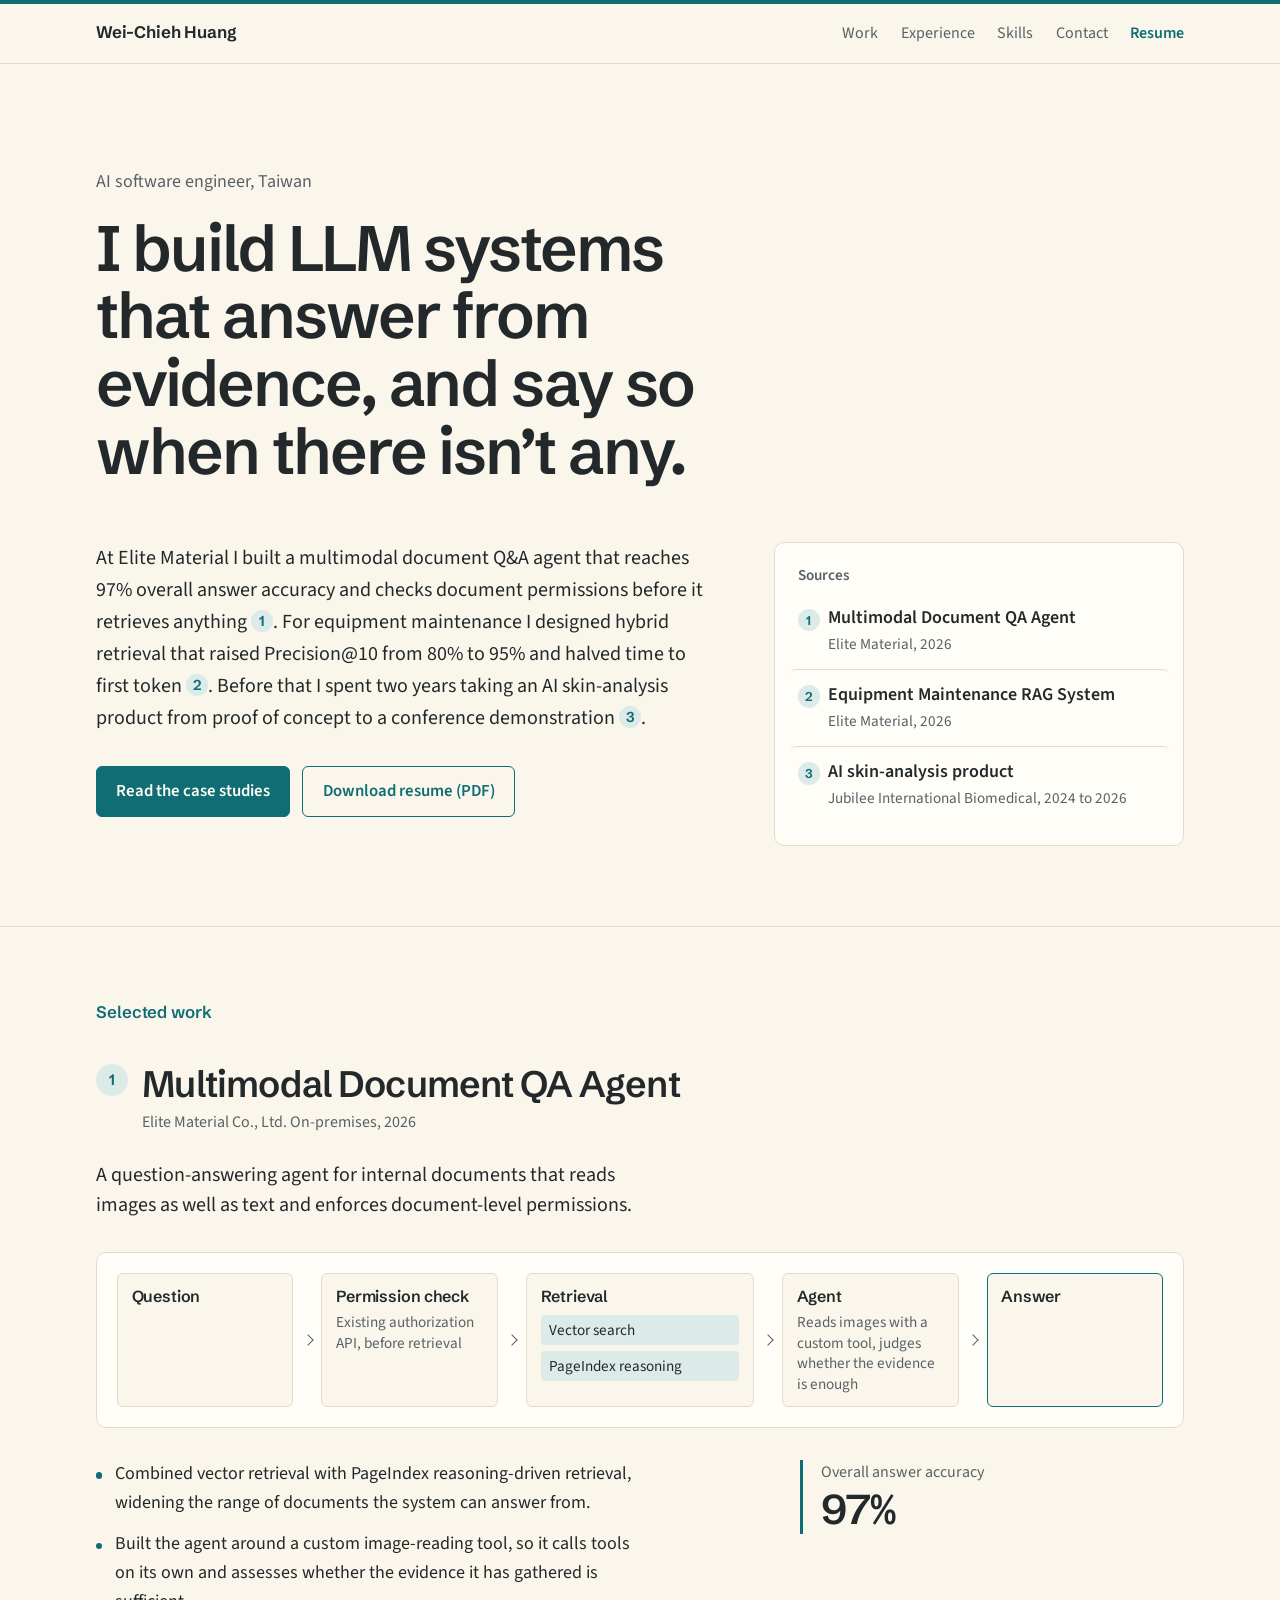
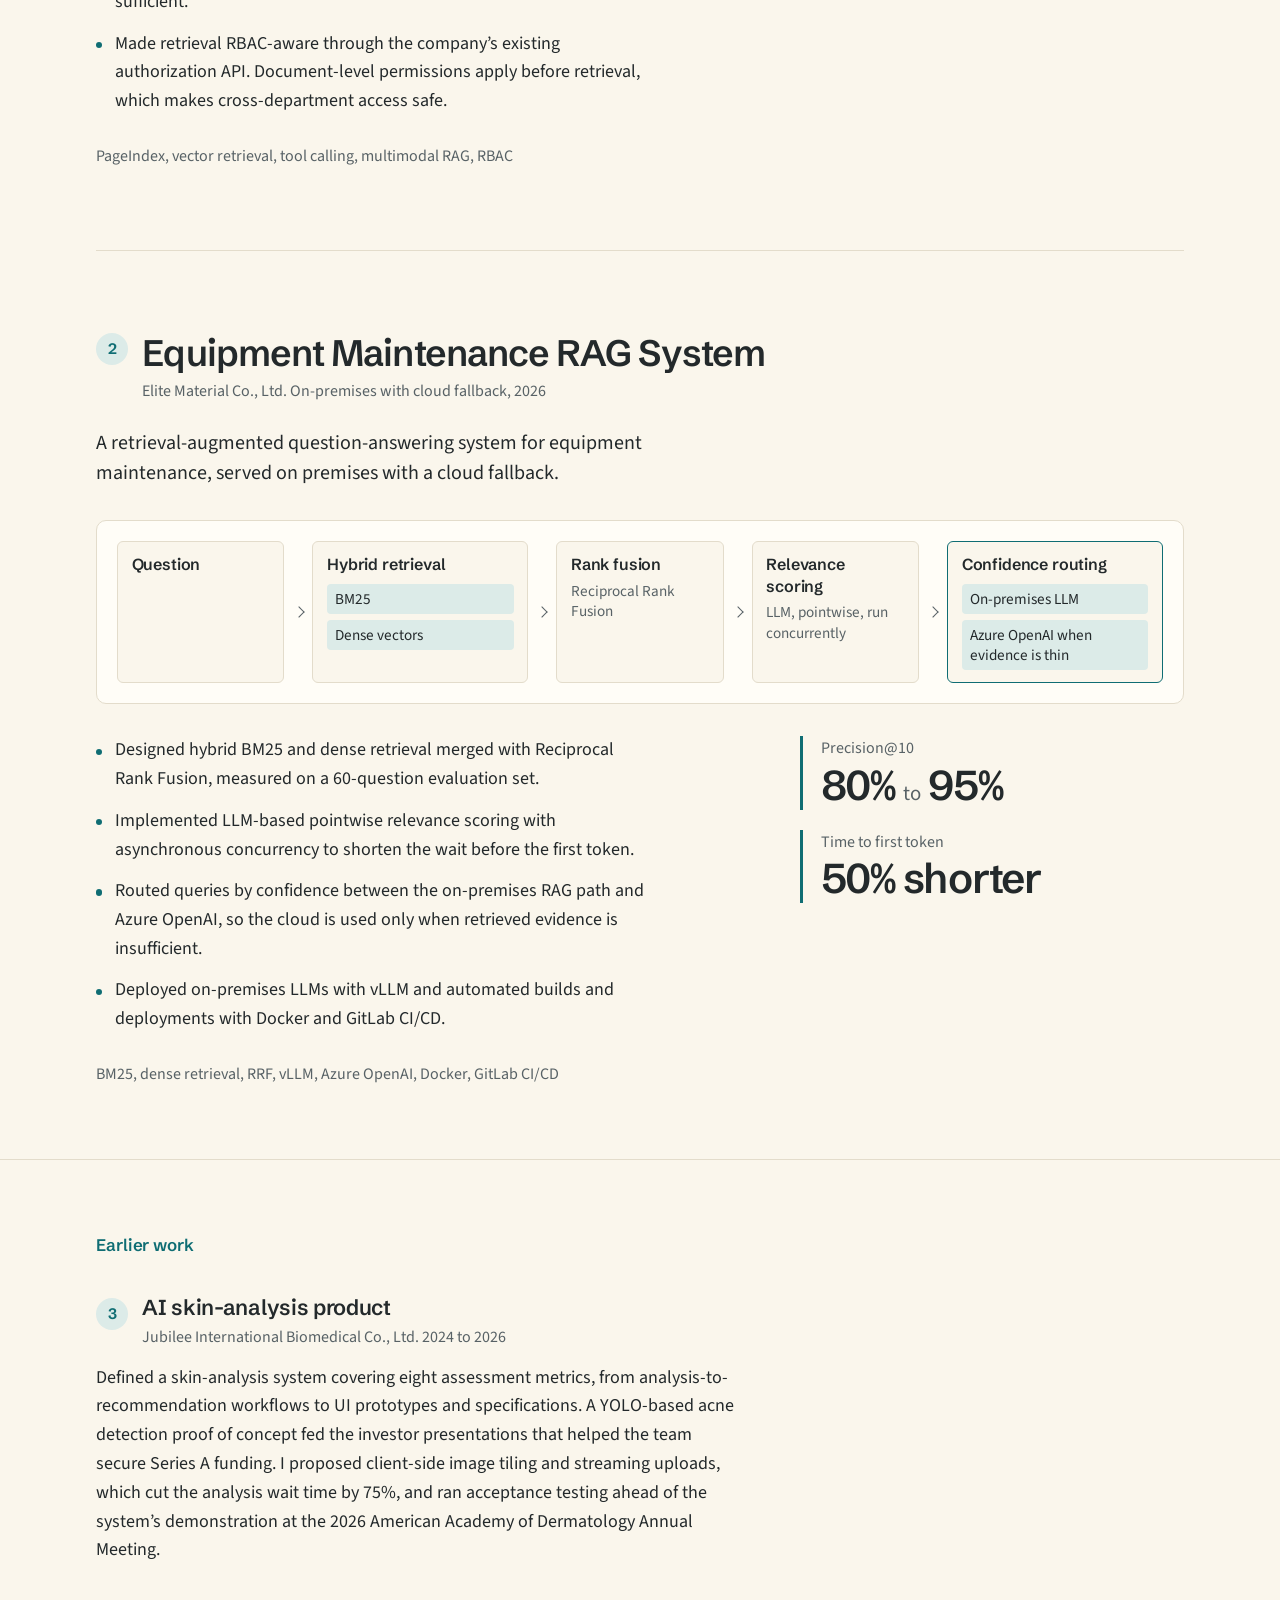
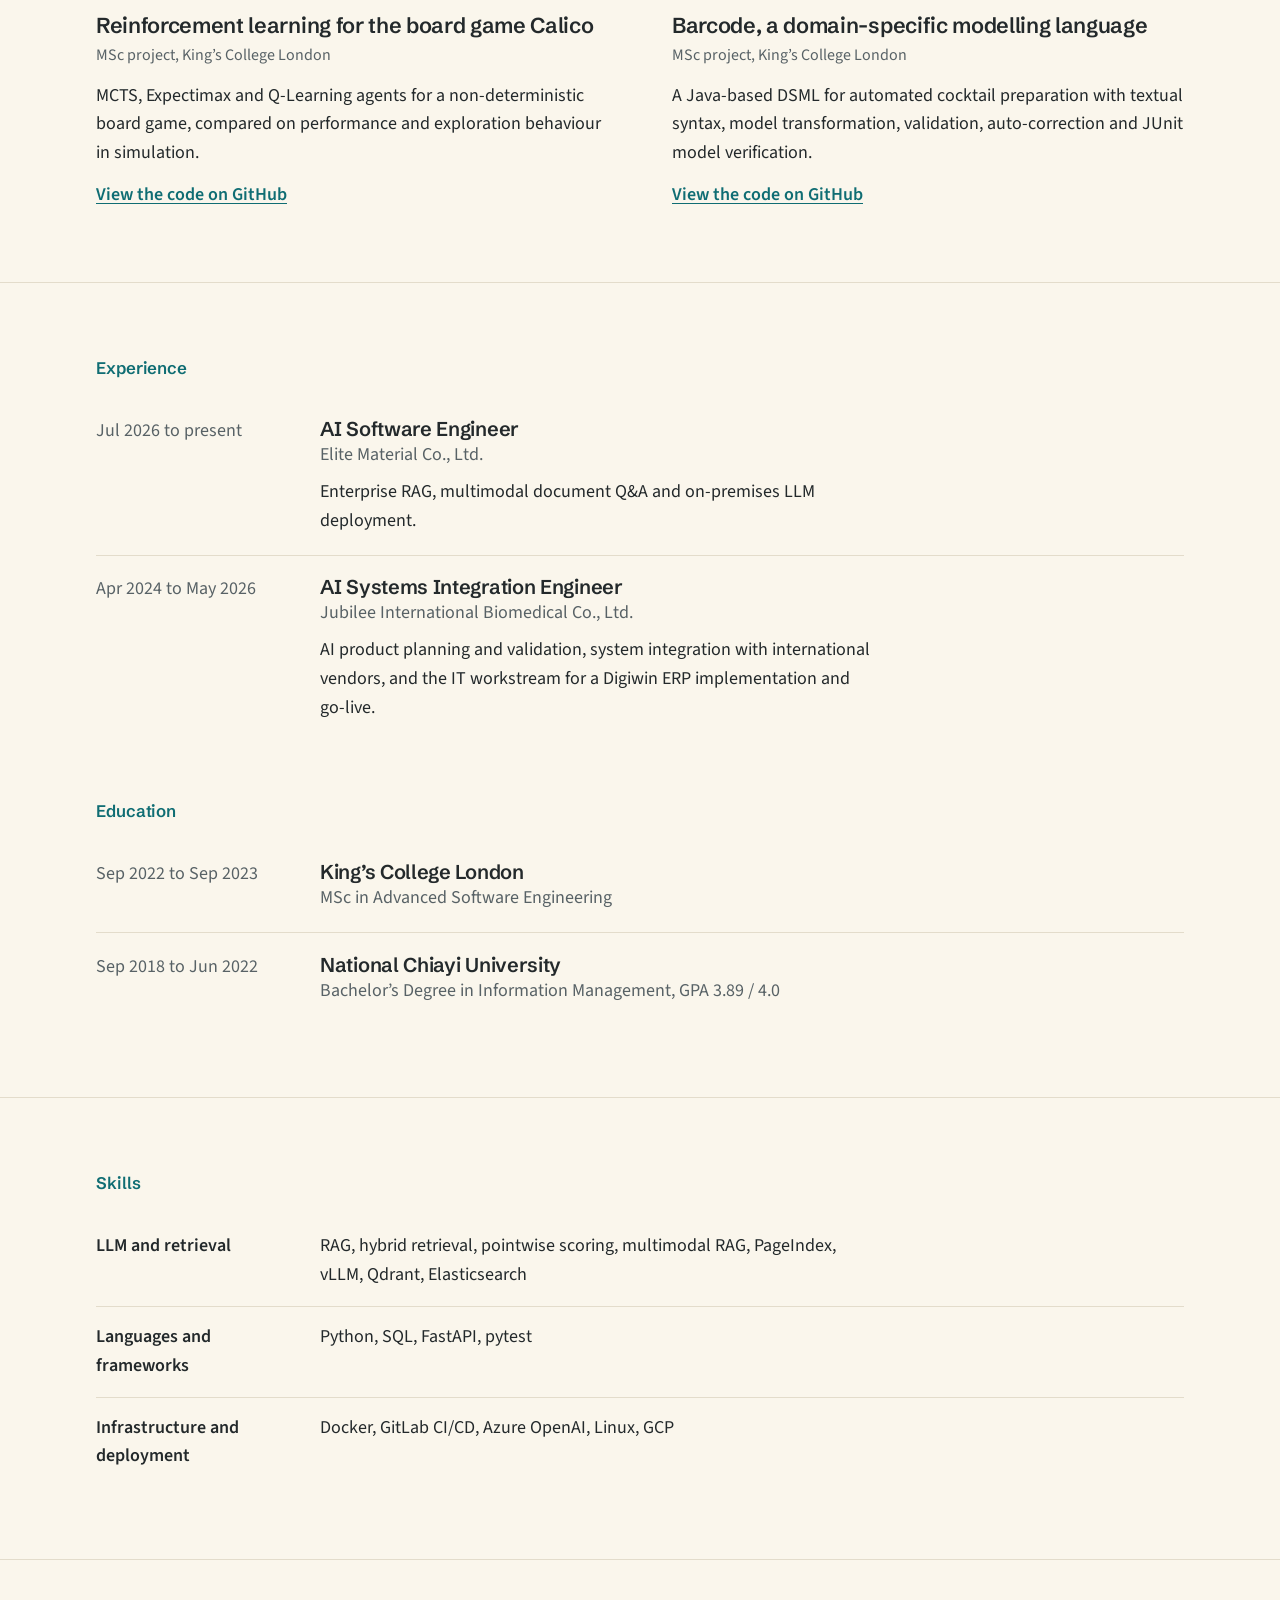
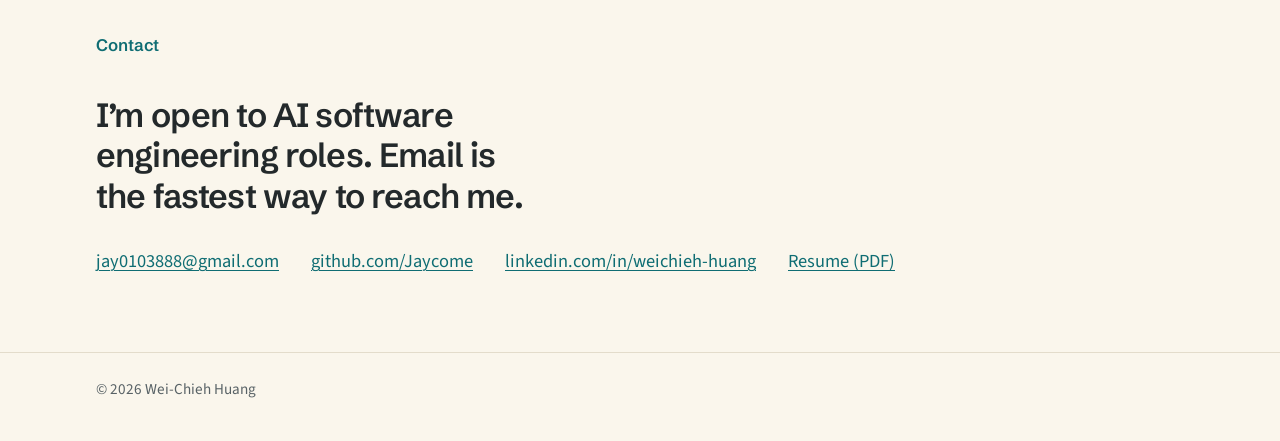
==== index.html @ 89e47720 "Keep case study intros to what the resume states Co-Authored-By: Claude Fable 5.2 <noreply@anthropic" ====
<!DOCTYPE html>
<html lang="en">
<head>
  <meta charset="UTF-8" />
  <meta name="viewport" content="width=device-width, initial-scale=1.0" />
  <title>Wei-Chieh Huang | AI Software Engineer</title>
  <meta name="description" content="Wei-Chieh Huang is an AI software engineer building enterprise RAG, multimodal document Q&amp;A and on-premises LLM systems." />
  <meta property="og:title" content="Wei-Chieh Huang | AI Software Engineer" />
  <meta property="og:description" content="Enterprise RAG, multimodal document Q&amp;A and on-premises LLM deployment, from proof of concept to delivery." />
  <meta property="og:type" content="website" />
  <meta property="og:url" content="https://jaycome.github.io/" />
  <meta name="theme-color" content="#FAF6EC" />
  <link rel="icon" href="data:image/svg+xml,%3Csvg xmlns='http://www.w3.org/2000/svg' viewBox='0 0 32 32'%3E%3Crect width='32' height='32' rx='6' fill='%230F6D73'/%3E%3Cpath d='M7 10l4 12 5-9 5 9 4-12' fill='none' stroke='%23FAF6EC' stroke-width='2.6' stroke-linecap='round' stroke-linejoin='round'/%3E%3C/svg%3E" />
  <link rel="preload" href="assets/fonts/schibsted-grotesk-latin-wght-normal.woff2" as="font" type="font/woff2" crossorigin />
  <link rel="preload" href="assets/fonts/source-sans-3-latin-wght-normal.woff2" as="font" type="font/woff2" crossorigin />
  <link rel="stylesheet" href="styles.css" />
</head>

<body>
  <a class="skip" href="#work">Skip to selected work</a>

  <header class="masthead">
    <a class="masthead-name" href="#top">Wei-Chieh Huang</a>
    <nav aria-label="Sections">
      <a href="#work">Work</a>
      <a href="#experience">Experience</a>
      <a href="#skills">Skills</a>
      <a href="#contact">Contact</a>
      <a class="nav-resume" href="assets/resume.pdf" download="Wei-Chieh_Huang_Resume.pdf">Resume</a>
    </nav>
  </header>

  <main id="top">
    <section class="intro">
      <p class="role">AI software engineer, Taiwan</p>
      <h1>I build LLM systems that answer from evidence, and say so when there isn’t any.</h1>

      <div class="grounded">
        <div class="answer">
          <p>
            At Elite Material I built a multimodal document Q&amp;A agent that reaches 97% overall answer
            accuracy and checks document permissions before it retrieves anything&nbsp;<a class="cite" href="#doc-qa" aria-label="Source 1: Multimodal Document QA Agent">1</a>.
            For equipment maintenance I designed hybrid retrieval that raised Precision@10 from 80% to 95%
            and halved time to first token&nbsp;<a class="cite" href="#maintenance-rag" aria-label="Source 2: Equipment Maintenance RAG System">2</a>.
            Before that I spent two years taking an AI skin-analysis product from proof of concept
            to a conference demonstration&nbsp;<a class="cite" href="#skin-analysis" aria-label="Source 3: AI skin-analysis product">3</a>.
          </p>
          <p class="actions">
            <a class="button" href="#work">Read the case studies</a>
            <a class="button quiet" href="assets/resume.pdf" download="Wei-Chieh_Huang_Resume.pdf">Download resume (PDF)</a>
          </p>
        </div>

        <aside class="sources" aria-label="Sources for the summary">
          <h2>Sources</h2>
          <ol>
            <li>
              <a href="#doc-qa">Multimodal Document QA Agent</a>
              <span>Elite Material, 2026</span>
            </li>
            <li>
              <a href="#maintenance-rag">Equipment Maintenance RAG System</a>
              <span>Elite Material, 2026</span>
            </li>
            <li>
              <a href="#skin-analysis">AI skin-analysis product</a>
              <span>Jubilee International Biomedical, 2024 to 2026</span>
            </li>
          </ol>
        </aside>
      </div>
    </section>

    <section id="work" class="band">
      <h2 class="band-title">Selected work</h2>

      <article id="doc-qa" class="case">
        <header class="case-head">
          <span class="case-no" aria-hidden="true">1</span>
          <div>
            <h3>Multimodal Document QA Agent</h3>
            <p class="case-meta">Elite Material Co., Ltd. On-premises, 2026</p>
          </div>
        </header>

        <p class="case-lede">
          A question-answering agent for internal documents that reads images as well as text and
          enforces document-level permissions.
        </p>

        <ol class="flow" aria-label="How a question is answered">
          <li><b>Question</b></li>
          <li><b>Permission check</b><span>Existing authorization API, before retrieval</span></li>
          <li class="fork"><b>Retrieval</b>
            <span class="lanes"><i>Vector search</i><i>PageIndex reasoning</i></span>
          </li>
          <li><b>Agent</b><span>Reads images with a custom tool, judges whether the evidence is enough</span></li>
          <li class="end"><b>Answer</b></li>
        </ol>

        <div class="case-body">
          <ul class="built">
            <li>Combined vector retrieval with PageIndex reasoning-driven retrieval, widening the range of documents the system can answer from.</li>
            <li>Built the agent around a custom image-reading tool, so it calls tools on its own and assesses whether the evidence it has gathered is sufficient.</li>
            <li>Made retrieval RBAC-aware through the company’s existing authorization API. Document-level permissions apply before retrieval, which makes cross-department access safe.</li>
          </ul>
          <dl class="results">
            <div>
              <dt>Overall answer accuracy</dt>
              <dd>97%</dd>
            </div>
          </dl>
        </div>
        <p class="stack">PageIndex, vector retrieval, tool calling, multimodal RAG, RBAC</p>
      </article>

      <article id="maintenance-rag" class="case">
        <header class="case-head">
          <span class="case-no" aria-hidden="true">2</span>
          <div>
            <h3>Equipment Maintenance RAG System</h3>
            <p class="case-meta">Elite Material Co., Ltd. On-premises with cloud fallback, 2026</p>
          </div>
        </header>

        <p class="case-lede">
          A retrieval-augmented question-answering system for equipment maintenance, served on premises
          with a cloud fallback.
        </p>

        <ol class="flow" aria-label="How a question is answered">
          <li><b>Question</b></li>
          <li class="fork"><b>Hybrid retrieval</b>
            <span class="lanes"><i>BM25</i><i>Dense vectors</i></span>
          </li>
          <li><b>Rank fusion</b><span>Reciprocal Rank Fusion</span></li>
          <li><b>Relevance scoring</b><span>LLM, pointwise, run concurrently</span></li>
          <li class="fork end"><b>Confidence routing</b>
            <span class="lanes"><i>On-premises LLM</i><i>Azure OpenAI when evidence is thin</i></span>
          </li>
        </ol>

        <div class="case-body">
          <ul class="built">
            <li>Designed hybrid BM25 and dense retrieval merged with Reciprocal Rank Fusion, measured on a 60-question evaluation set.</li>
            <li>Implemented LLM-based pointwise relevance scoring with asynchronous concurrency to shorten the wait before the first token.</li>
            <li>Routed queries by confidence between the on-premises RAG path and Azure OpenAI, so the cloud is used only when retrieved evidence is insufficient.</li>
            <li>Deployed on-premises LLMs with vLLM and automated builds and deployments with Docker and GitLab CI/CD.</li>
          </ul>
          <dl class="results">
            <div>
              <dt>Precision@10</dt>
              <dd>80% <span class="to">to</span> 95%</dd>
            </div>
            <div>
              <dt>Time to first token</dt>
              <dd>50% shorter</dd>
            </div>
          </dl>
        </div>
        <p class="stack">BM25, dense retrieval, RRF, vLLM, Azure OpenAI, Docker, GitLab CI/CD</p>
      </article>
    </section>

    <section class="band" aria-labelledby="earlier-title">
      <h2 class="band-title" id="earlier-title">Earlier work</h2>

      <div class="earlier">
        <article id="skin-analysis" class="earlier-item">
          <header class="case-head">
            <span class="case-no" aria-hidden="true">3</span>
            <div>
              <h3>AI skin-analysis product</h3>
              <p class="case-meta">Jubilee International Biomedical Co., Ltd. 2024 to 2026</p>
            </div>
          </header>
          <p>
            Defined a skin-analysis system covering eight assessment metrics, from analysis-to-recommendation
            workflows to UI prototypes and specifications. A YOLO-based acne detection proof of concept fed the
            investor presentations that helped the team secure Series A funding. I proposed client-side image
            tiling and streaming uploads, which cut the analysis wait time by 75%, and ran acceptance testing
            ahead of the system’s demonstration at the 2026 American Academy of Dermatology Annual Meeting.
          </p>
        </article>

        <article class="earlier-item">
          <h3>Reinforcement learning for the board game Calico</h3>
          <p class="case-meta">MSc project, King’s College London</p>
          <p>
            MCTS, Expectimax and Q-Learning agents for a non-deterministic board game, compared on
            performance and exploration behaviour in simulation.
          </p>
          <p><a class="text-link" href="https://github.com/Jaycome/Calico-with-MCTS">View the code on GitHub</a></p>
        </article>

        <article class="earlier-item">
          <h3>Barcode, a domain-specific modelling language</h3>
          <p class="case-meta">MSc project, King’s College London</p>
          <p>
            A Java-based DSML for automated cocktail preparation with textual syntax, model
            transformation, validation, auto-correction and JUnit model verification.
          </p>
          <p><a class="text-link" href="https://github.com/Jaycome/barcode_dsml">View the code on GitHub</a></p>
        </article>
      </div>
    </section>

    <section id="experience" class="band">
      <h2 class="band-title">Experience</h2>
      <div class="rows">
        <div class="row">
          <p class="when">Jul 2026 to present</p>
          <div>
            <h3>AI Software Engineer</h3>
            <p class="where">Elite Material Co., Ltd.</p>
            <p>Enterprise RAG, multimodal document Q&amp;A and on-premises LLM deployment.</p>
          </div>
        </div>
        <div class="row">
          <p class="when">Apr 2024 to May 2026</p>
          <div>
            <h3>AI Systems Integration Engineer</h3>
            <p class="where">Jubilee International Biomedical Co., Ltd.</p>
            <p>
              AI product planning and validation, system integration with international vendors, and the
              IT workstream for a Digiwin ERP implementation and go-live.
            </p>
          </div>
        </div>
      </div>

      <h2 class="band-title second">Education</h2>
      <div class="rows">
        <div class="row">
          <p class="when">Sep 2022 to Sep 2023</p>
          <div>
            <h3>King’s College London</h3>
            <p class="where">MSc in Advanced Software Engineering</p>
          </div>
        </div>
        <div class="row">
          <p class="when">Sep 2018 to Jun 2022</p>
          <div>
            <h3>National Chiayi University</h3>
            <p class="where">Bachelor’s Degree in Information Management, GPA 3.89 / 4.0</p>
          </div>
        </div>
      </div>
    </section>

    <section id="skills" class="band">
      <h2 class="band-title">Skills</h2>
      <dl class="skills">
        <div>
          <dt>LLM and retrieval</dt>
          <dd>RAG, hybrid retrieval, pointwise scoring, multimodal RAG, PageIndex, vLLM, Qdrant, Elasticsearch</dd>
        </div>
        <div>
          <dt>Languages and frameworks</dt>
          <dd>Python, SQL, FastAPI, pytest</dd>
        </div>
        <div>
          <dt>Infrastructure and deployment</dt>
          <dd>Docker, GitLab CI/CD, Azure OpenAI, Linux, GCP</dd>
        </div>
      </dl>
    </section>

    <section id="contact" class="band contact">
      <h2 class="band-title">Contact</h2>
      <p class="contact-line">
        I’m open to AI software engineering roles. Email is the fastest way to reach me.
      </p>
      <ul class="contact-links">
        <li><a href="mailto:jay0103888@gmail.com">jay0103888@gmail.com</a></li>
        <li><a href="https://github.com/Jaycome">github.com/Jaycome</a></li>
        <li><a href="https://www.linkedin.com/in/weichieh-huang/">linkedin.com/in/weichieh-huang</a></li>
        <li><a href="assets/resume.pdf" download="Wei-Chieh_Huang_Resume.pdf">Resume (PDF)</a></li>
      </ul>
    </section>
  </main>

  <footer class="colophon">
    <p>© 2026 Wei-Chieh Huang</p>
  </footer>
</body>
</html>
---- styles.css ----
/* Wei-Chieh Huang, portfolio. Static HTML and CSS, no build step. */

@font-face {
  font-family: "Schibsted Grotesk";
  src: url("assets/fonts/schibsted-grotesk-latin-wght-normal.woff2") format("woff2");
  font-weight: 400 900;
  font-display: swap;
}

@font-face {
  font-family: "Source Sans 3";
  src: url("assets/fonts/source-sans-3-latin-wght-normal.woff2") format("woff2");
  font-weight: 200 900;
  font-display: swap;
}

:root {
  --milk: #faf6ec;        /* page */
  --paper: #fffdf7;       /* raised surfaces */
  --ink: #23292b;         /* text */
  --slate: #586266;       /* secondary text */
  --teal: #0f6d73;        /* accent, same as the resume */
  --teal-wash: #dcebe8;   /* accent tint */
  --rule: #e3dccb;        /* hairlines */

  --display: "Schibsted Grotesk", "Helvetica Neue", Arial, sans-serif;
  --text: "Source Sans 3", "Segoe UI", system-ui, sans-serif;

  --page: 68rem;
  --gutter: clamp(1.25rem, 5vw, 3rem);
}

*,
*::before,
*::after {
  box-sizing: border-box;
}

html {
  scroll-behavior: smooth;
  scroll-padding-top: 5rem;
  -webkit-text-size-adjust: 100%;
}

body {
  margin: 0;
  background: var(--milk);
  color: var(--ink);
  font-family: var(--text);
  font-size: 1.125rem;
  line-height: 1.6;
  border-top: 4px solid var(--teal);
}

h1,
h2,
h3,
p,
ul,
ol,
dl,
dd {
  margin: 0;
}

ul,
ol {
  padding: 0;
  list-style: none;
}

a {
  color: var(--teal);
  text-decoration-thickness: 1px;
  text-underline-offset: 0.18em;
}

a:hover {
  text-decoration-thickness: 2px;
}

:focus-visible {
  outline: 2px solid var(--teal);
  outline-offset: 3px;
  border-radius: 2px;
}

.skip {
  position: absolute;
  left: var(--gutter);
  top: -4rem;
  background: var(--ink);
  color: var(--milk);
  padding: 0.5rem 0.9rem;
  z-index: 30;
}

.skip:focus {
  top: 0.75rem;
}

/* Masthead */

.masthead {
  position: sticky;
  top: 0;
  z-index: 20;
  display: flex;
  flex-wrap: wrap;
  align-items: baseline;
  justify-content: space-between;
  gap: 0.25rem 2rem;
  padding: 0.85rem max(var(--gutter), calc((100vw - var(--page)) / 2));
  background: color-mix(in srgb, var(--milk) 92%, transparent);
  backdrop-filter: blur(10px);
  border-bottom: 1px solid var(--rule);
}

.masthead-name {
  font-family: var(--display);
  font-weight: 650;
  font-size: 1.05rem;
  letter-spacing: -0.01em;
  color: var(--ink);
  text-decoration: none;
}

.masthead nav {
  display: flex;
  flex-wrap: wrap;
  gap: 0.1rem 1.4rem;
  font-size: 1rem;
}

.masthead nav a {
  color: var(--slate);
  text-decoration: none;
  padding: 0.2rem 0;
}

.masthead nav a:hover {
  color: var(--ink);
}

.masthead nav .nav-resume {
  color: var(--teal);
  font-weight: 600;
}

/* Shared page width */

main > section {
  padding-inline: max(var(--gutter), calc((100vw - var(--page)) / 2));
}

/* Intro */

.intro {
  padding-block: clamp(3rem, 9vw, 6.5rem) clamp(3rem, 7vw, 5rem);
}

.role {
  color: var(--slate);
  margin-bottom: 1.1rem;
}

h1 {
  font-family: var(--display);
  font-weight: 600;
  font-size: clamp(2.1rem, 5.6vw, 4rem);
  line-height: 1.06;
  letter-spacing: -0.032em;
  max-width: 19ch;
  text-wrap: balance;
}

.grounded {
  display: grid;
  grid-template-columns: minmax(0, 1.5fr) minmax(0, 1fr);
  gap: clamp(2rem, 5vw, 4.5rem);
  align-items: start;
  margin-top: clamp(2.25rem, 5vw, 3.5rem);
}

.answer p {
  font-size: 1.25rem;
  line-height: 1.6;
  max-width: 62ch;
}

/* Citation markers: the one loud element on the page */

.cite {
  display: inline-grid;
  place-items: center;
  min-width: 1.55em;
  height: 1.55em;
  padding: 0 0.35em;
  font-family: var(--display);
  font-size: 0.72em;
  font-weight: 650;
  line-height: 1;
  color: var(--teal);
  background: var(--teal-wash);
  border-radius: 999px;
  text-decoration: none;
  vertical-align: 0.14em;
  transition: background-color 0.15s, color 0.15s;
}

.cite:hover,
.cite:focus-visible {
  background: var(--teal);
  color: var(--paper);
}

.actions {
  display: flex;
  flex-wrap: wrap;
  gap: 0.75rem;
  margin-top: 2rem;
}

.button {
  display: inline-block;
  padding: 0.7rem 1.2rem;
  font-size: 1.05rem;
  font-weight: 600;
  color: var(--paper);
  background: var(--teal);
  border: 1px solid var(--teal);
  border-radius: 6px;
  text-decoration: none;
}

.button:hover {
  background: #0b5a5f;
}

.button.quiet {
  color: var(--teal);
  background: transparent;
}

.button.quiet:hover {
  background: var(--teal-wash);
}

.sources {
  padding: 1.25rem 1.4rem 1.4rem;
  background: var(--paper);
  border: 1px solid var(--rule);
  border-radius: 10px;
}

.sources h2 {
  font-family: var(--text);
  font-size: 0.95rem;
  font-weight: 600;
  color: var(--slate);
  margin-bottom: 0.4rem;
}

.sources ol {
  counter-reset: source;
}

.sources li {
  counter-increment: source;
  position: relative;
  padding: 0.8rem 0.5rem 0.8rem 2.4rem;
  margin-inline: -0.5rem;
  border-radius: 6px;
  transition: background-color 0.15s;
}

.sources li + li {
  border-top: 1px solid var(--rule);
}

.sources li::before {
  content: counter(source);
  position: absolute;
  left: 0.5rem;
  top: 0.95rem;
  display: grid;
  place-items: center;
  width: 1.4rem;
  height: 1.4rem;
  font-family: var(--display);
  font-size: 0.8rem;
  font-weight: 650;
  color: var(--teal);
  background: var(--teal-wash);
  border-radius: 999px;
}

.sources a {
  display: block;
  font-weight: 600;
  line-height: 1.3;
  color: var(--ink);
  text-decoration: none;
}

.sources a:hover {
  color: var(--teal);
  text-decoration: underline;
}

.sources span {
  display: block;
  font-size: 0.95rem;
  color: var(--slate);
  margin-top: 0.15rem;
}

/* Pointing at a citation lights up its source */
.grounded:has(.cite[href="#doc-qa"]:is(:hover, :focus-visible)) .sources li:nth-child(1),
.grounded:has(.cite[href="#maintenance-rag"]:is(:hover, :focus-visible)) .sources li:nth-child(2),
.grounded:has(.cite[href="#skin-analysis"]:is(:hover, :focus-visible)) .sources li:nth-child(3) {
  background: var(--teal-wash);
}

/* Bands */

.band {
  padding-block: clamp(2.75rem, 6vw, 4.5rem);
  border-top: 1px solid var(--rule);
}

.band-title {
  font-family: var(--display);
  font-size: 1.05rem;
  font-weight: 600;
  letter-spacing: -0.005em;
  color: var(--teal);
  margin-bottom: clamp(1.5rem, 3vw, 2.25rem);
}

.band-title.second {
  margin-top: clamp(2.5rem, 5vw, 3.5rem);
}

h3 {
  font-family: var(--display);
  font-weight: 600;
  letter-spacing: -0.015em;
  line-height: 1.2;
}

/* Case studies */

.case + .case {
  margin-top: clamp(3rem, 7vw, 5rem);
  padding-top: clamp(3rem, 7vw, 5rem);
  border-top: 1px solid var(--rule);
}

.case-head {
  display: flex;
  align-items: flex-start;
  gap: 0.9rem;
}

.case-no {
  flex: none;
  display: grid;
  place-items: center;
  width: 2rem;
  height: 2rem;
  margin-top: 0.15rem;
  font-family: var(--display);
  font-size: 0.95rem;
  font-weight: 650;
  color: var(--teal);
  background: var(--teal-wash);
  border-radius: 999px;
}

.case h3 {
  font-size: clamp(1.6rem, 3.4vw, 2.3rem);
  letter-spacing: -0.025em;
}

.case-meta {
  color: var(--slate);
  font-size: 1rem;
  margin-top: 0.25rem;
}

.case-lede {
  font-size: 1.25rem;
  line-height: 1.5;
  max-width: 58ch;
  margin-top: 1.5rem;
}

/* Target highlight when arriving from a citation */
.case:target .case-no,
.earlier-item:target .case-no {
  background: var(--teal);
  color: var(--paper);
}

/* Pipeline: a real sequence, so it is an ordered list */

.flow {
  display: flex;
  align-items: stretch;
  gap: 1.75rem;
  margin-top: 2rem;
  padding: 1.25rem;
  background: var(--paper);
  border: 1px solid var(--rule);
  border-radius: 10px;
}

.flow li {
  position: relative;
  flex: 1 1 0;
  min-width: 0;
  padding: 0.75rem 0.85rem;
  font-size: 0.95rem;
  line-height: 1.35;
  background: var(--milk);
  border: 1px solid var(--rule);
  border-radius: 6px;
}

.flow li.fork {
  flex-grow: 1.35;
}

.flow b {
  display: block;
  font-family: var(--display);
  font-weight: 600;
  font-size: 1rem;
  letter-spacing: -0.01em;
}

.flow span {
  display: block;
  color: var(--slate);
  margin-top: 0.3rem;
}

.flow .lanes {
  display: grid;
  gap: 0.35rem;
  margin-top: 0.5rem;
}

.flow .lanes i {
  font-style: normal;
  color: var(--ink);
  padding: 0.3rem 0.5rem;
  background: var(--teal-wash);
  border-radius: 4px;
}

.flow li.end {
  border-color: var(--teal);
}

/* Arrow between steps */
.flow li:not(:last-child)::after {
  content: "";
  position: absolute;
  top: 50%;
  right: -1.2rem;
  width: 0.5rem;
  height: 0.5rem;
  border-top: 1.5px solid var(--slate);
  border-right: 1.5px solid var(--slate);
  transform: translateY(-50%) rotate(45deg);
}

.case-body {
  display: grid;
  grid-template-columns: minmax(0, 1.7fr) minmax(0, 1fr);
  gap: clamp(1.5rem, 4vw, 4rem);
  align-items: start;
  margin-top: 2rem;
}

.built li {
  position: relative;
  padding-left: 1.2rem;
  max-width: 62ch;
}

.built li + li {
  margin-top: 0.8rem;
}

.built li::before {
  content: "";
  position: absolute;
  left: 0;
  top: 0.68em;
  width: 0.4rem;
  height: 0.4rem;
  background: var(--teal);
  border-radius: 50%;
}

.results {
  display: grid;
  gap: 1.25rem;
}

.results div {
  padding-left: 1.1rem;
  border-left: 3px solid var(--teal);
}

.results dt {
  color: var(--slate);
  font-size: 1rem;
}

.results dd {
  font-family: var(--display);
  font-weight: 600;
  font-size: clamp(1.9rem, 3.6vw, 2.6rem);
  line-height: 1.15;
  letter-spacing: -0.03em;
  font-variant-numeric: tabular-nums;
}

.results .to {
  font-family: var(--text);
  font-size: 0.5em;
  font-weight: 400;
  letter-spacing: 0;
  color: var(--slate);
}

.stack {
  margin-top: 1.75rem;
  font-size: 1rem;
  color: var(--slate);
}

/* Earlier work */

.earlier {
  display: grid;
  grid-template-columns: repeat(2, minmax(0, 1fr));
  gap: clamp(2rem, 4vw, 3rem) clamp(2rem, 5vw, 4.5rem);
}

.earlier-item:first-child {
  grid-column: 1 / -1;
}

.earlier-item h3 {
  font-size: 1.35rem;
}

.earlier-item > p:not(.case-meta) {
  margin-top: 0.8rem;
  max-width: 72ch;
}

.text-link {
  font-weight: 600;
}

/* Experience and education rows */

.row {
  display: grid;
  grid-template-columns: 12rem minmax(0, 1fr);
  gap: 0.25rem 2rem;
  padding-block: 1.2rem;
  border-top: 1px solid var(--rule);
}

.rows .row:first-child {
  border-top: 0;
  padding-top: 0;
}

.when {
  color: var(--slate);
  font-variant-numeric: tabular-nums;
}

.row h3 {
  font-size: 1.25rem;
}

.where {
  color: var(--slate);
}

.row div p:not(.where) {
  margin-top: 0.5rem;
  max-width: 62ch;
}

/* Skills */

.skills div {
  display: grid;
  grid-template-columns: 12rem minmax(0, 1fr);
  gap: 0.25rem 2rem;
  padding-block: 1rem;
  border-top: 1px solid var(--rule);
}

.skills div:first-child {
  border-top: 0;
  padding-top: 0;
}

.skills dt {
  font-weight: 600;
}

.skills dd {
  max-width: 62ch;
}

/* Contact */

.contact-line {
  font-family: var(--display);
  font-weight: 600;
  font-size: clamp(1.5rem, 3.2vw, 2.1rem);
  line-height: 1.2;
  letter-spacing: -0.025em;
  max-width: 26ch;
  text-wrap: balance;
}

.contact-links {
  display: flex;
  flex-wrap: wrap;
  gap: 0.5rem 2rem;
  margin-top: 1.75rem;
  font-size: 1.15rem;
}

.contact-links a {
  display: inline-block;
  padding-block: 0.2rem;
}

.colophon {
  padding: 1.5rem max(var(--gutter), calc((100vw - var(--page)) / 2)) 2.5rem;
  border-top: 1px solid var(--rule);
  color: var(--slate);
  font-size: 0.95rem;
}

/* 404 */

.lost {
  min-height: 70vh;
  display: grid;
  align-content: center;
  gap: 1.25rem;
  justify-items: start;
  padding: 3rem max(var(--gutter), calc((100vw - var(--page)) / 2));
}

.lost h1 {
  max-width: 16ch;
}

/* Narrow screens */

@media (max-width: 56rem) {
  .grounded,
  .case-body {
    grid-template-columns: minmax(0, 1fr);
  }

  .flow {
    flex-direction: column;
    gap: 1.6rem;
  }

  .flow li:not(:last-child)::after {
    top: auto;
    right: auto;
    left: 50%;
    bottom: -1.1rem;
    transform: translateX(-50%) rotate(135deg);
  }

  .results {
    grid-template-columns: repeat(auto-fit, minmax(11rem, 1fr));
  }
}

@media (max-width: 40rem) {
  body {
    font-size: 1.0625rem;
  }

  .answer p,
  .case-lede {
    font-size: 1.15rem;
  }

  .masthead nav {
    gap: 0.1rem 1.1rem;
  }

  .earlier {
    grid-template-columns: minmax(0, 1fr);
  }

  .row,
  .skills div {
    grid-template-columns: minmax(0, 1fr);
  }
}

@media (prefers-reduced-motion: reduce) {
  html {
    scroll-behavior: auto;
  }

  * {
    transition: none !important;
  }
}

@media print {
  .masthead {
    position: static;
  }

  .actions,
  .skip {
    display: none;
  }
}
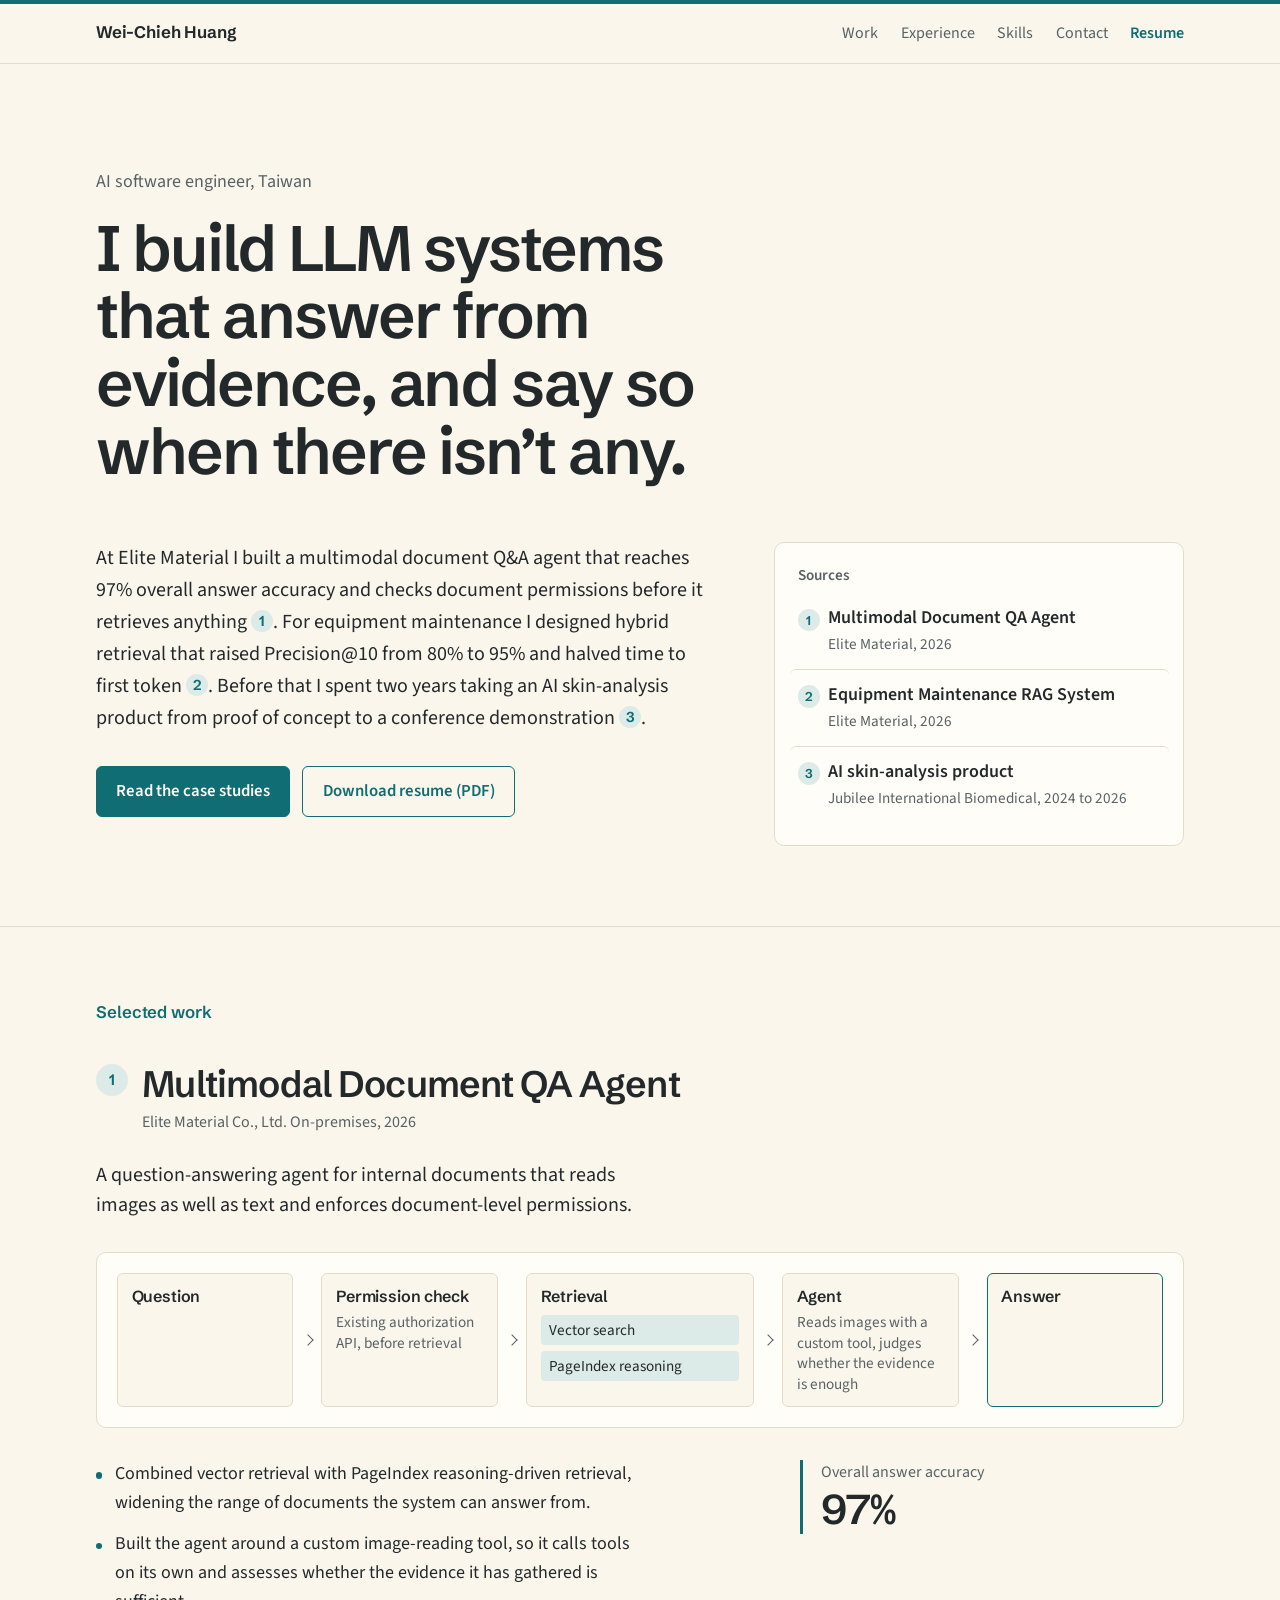
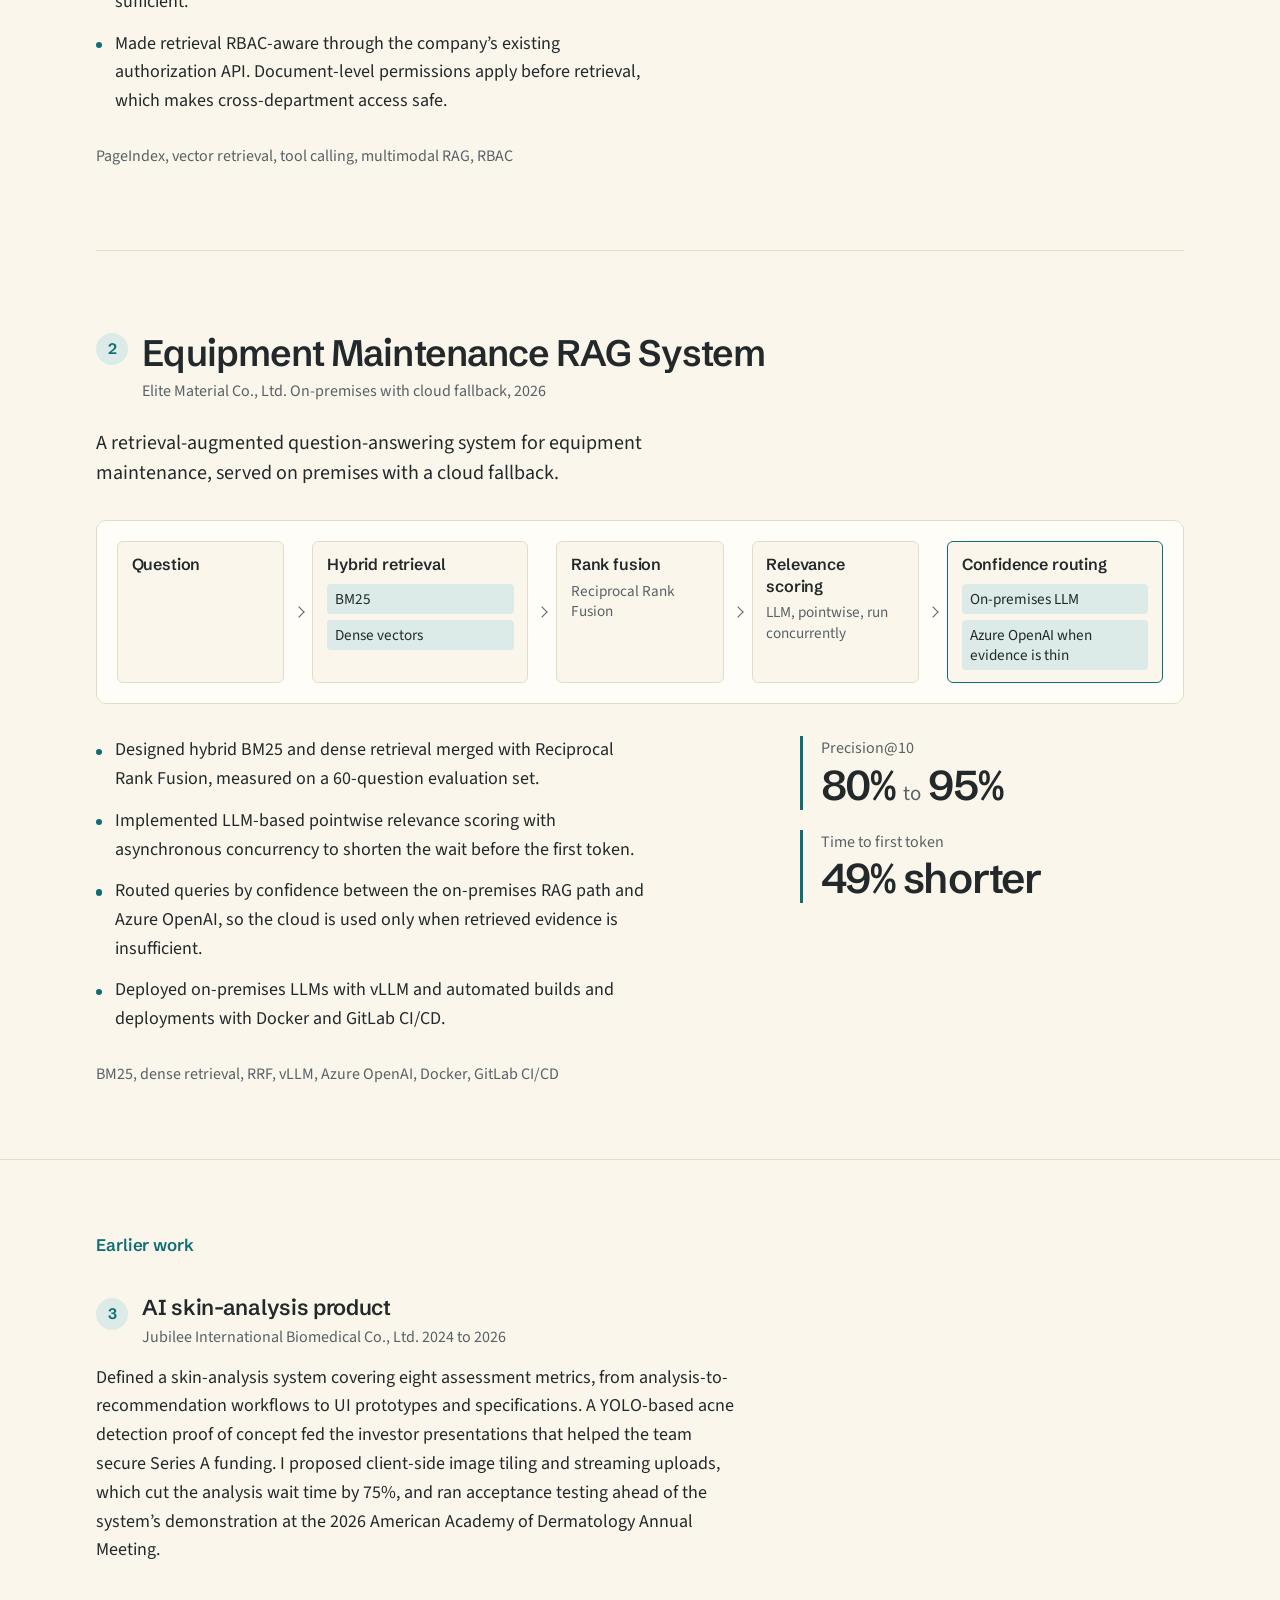
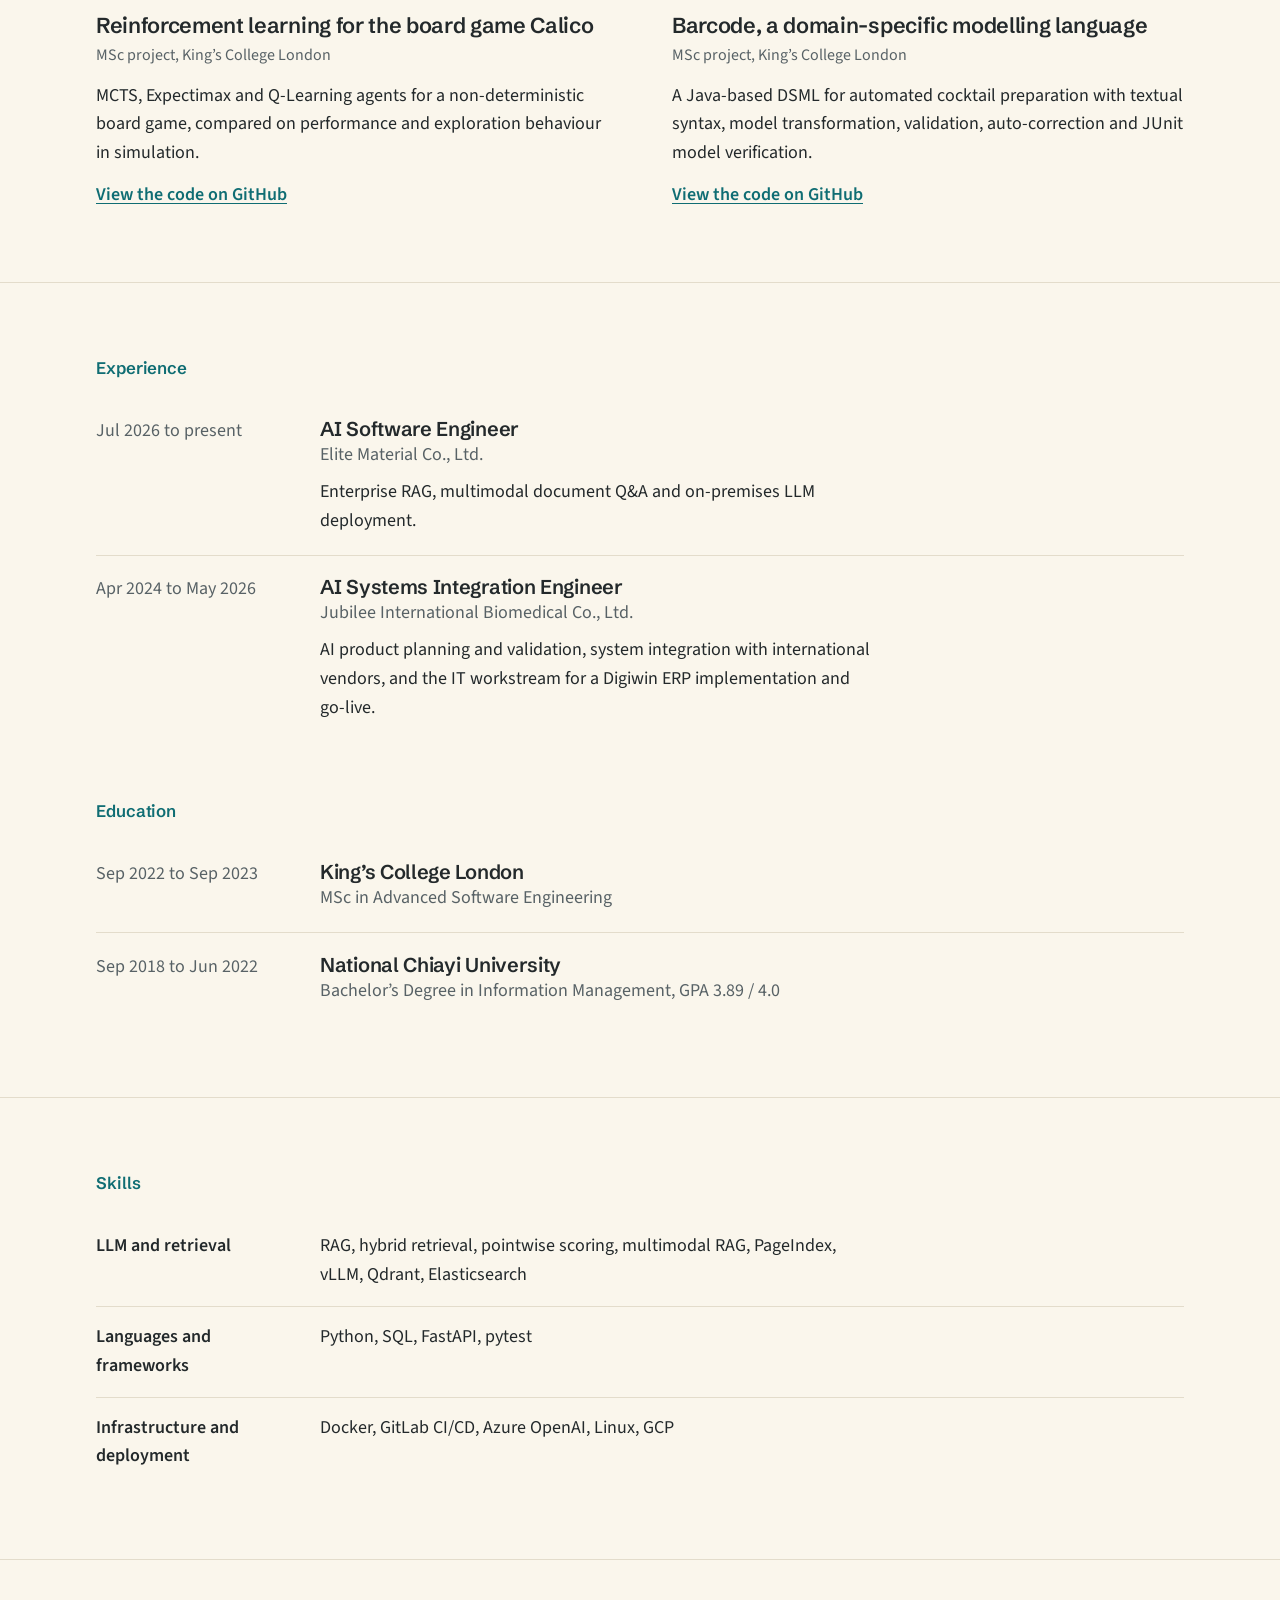
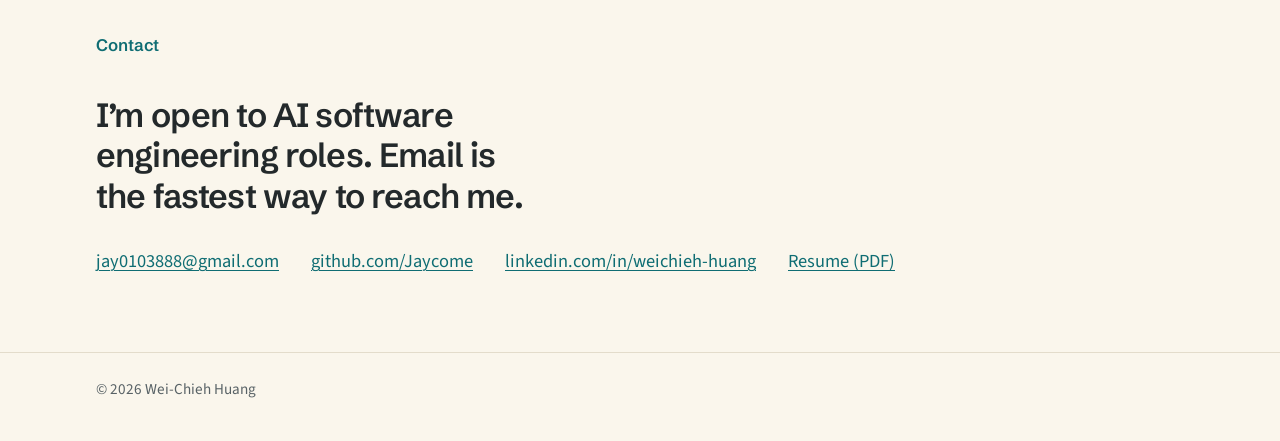
==== commit 79dfd836: "Add motion: grounded load sequence, running pipelines, counters Motion is progressive enhancement. T" ====
--- a/index.html
+++ b/index.html
@@ -14,6 +14,7 @@
   <link rel="preload" href="assets/fonts/schibsted-grotesk-latin-wght-normal.woff2" as="font" type="font/woff2" crossorigin />
   <link rel="preload" href="assets/fonts/source-sans-3-latin-wght-normal.woff2" as="font" type="font/woff2" crossorigin />
   <link rel="stylesheet" href="styles.css" />
+  <script>document.documentElement.classList.add("js");</script>
 </head>
 
 <body>
@@ -107,7 +108,7 @@
           <dl class="results">
             <div>
               <dt>Overall answer accuracy</dt>
-              <dd>97%</dd>
+              <dd><span data-count="97">97</span>%</dd>
             </div>
           </dl>
         </div>
@@ -150,11 +151,11 @@
           <dl class="results">
             <div>
               <dt>Precision@10</dt>
-              <dd>80% <span class="to">to</span> 95%</dd>
+              <dd>80% <span class="to">to</span> <span data-count="95" data-from="80">95</span>%</dd>
             </div>
             <div>
               <dt>Time to first token</dt>
-              <dd>50% shorter</dd>
+              <dd><span data-count="50">50</span>% shorter</dd>
             </div>
           </dl>
         </div>
@@ -283,5 +284,7 @@
   <footer class="colophon">
     <p>© 2026 Wei-Chieh Huang</p>
   </footer>
+
+  <script src="script.js" defer></script>
 </body>
 </html>
--- a/styles.css
+++ b/styles.css
@@ -722,13 +722,184 @@
   }
 }
 
+/* Motion
+   One orchestrated moment on load (the answer gets grounded in its sources),
+   then motion only where something happens: a pipeline running as it scrolls
+   into view, results counting up, and feedback on hover and focus. */
+
+.button {
+  transition: background-color 0.18s, transform 0.18s, box-shadow 0.18s;
+}
+
+.button:hover {
+  transform: translateY(-2px);
+  box-shadow: 0 6px 16px -8px rgba(15, 109, 115, 0.55);
+}
+
+.button:active {
+  transform: translateY(0);
+  box-shadow: none;
+}
+
+.masthead nav a {
+  background: linear-gradient(var(--teal), var(--teal)) left bottom / 0 2px no-repeat;
+  transition: color 0.18s, background-size 0.3s cubic-bezier(0.2, 0.7, 0.2, 1);
+}
+
+.masthead nav a:hover,
+.masthead nav a[aria-current="true"] {
+  background-size: 100% 2px;
+}
+
+.masthead nav a[aria-current="true"] {
+  color: var(--ink);
+}
+
+.case-no {
+  transition: background-color 0.3s, color 0.3s;
+}
+
+@media (prefers-reduced-motion: no-preference) {
+  @keyframes rise {
+    from {
+      opacity: 0;
+      transform: translateY(16px);
+    }
+  }
+
+  @keyframes pop {
+    0% {
+      opacity: 0;
+      transform: scale(0.3);
+    }
+    70% {
+      background: var(--teal);
+      color: var(--paper);
+    }
+  }
+
+  @keyframes slide-in {
+    0% {
+      opacity: 0;
+      transform: translateX(12px);
+    }
+    60% {
+      background: var(--teal-wash);
+    }
+  }
+
+  @keyframes step {
+    0% {
+      opacity: 0;
+      transform: translateY(10px);
+      border-color: var(--teal);
+    }
+    55% {
+      opacity: 1;
+      transform: none;
+      border-color: var(--teal);
+      box-shadow: 0 0 0 3px var(--teal-wash);
+    }
+    100% {
+      box-shadow: 0 0 0 0 transparent;
+    }
+  }
+
+  @keyframes arrive {
+    0% {
+      opacity: 0;
+      transform: translateY(10px);
+    }
+    55% {
+      opacity: 1;
+      transform: none;
+      box-shadow: 0 0 0 4px var(--teal-wash);
+    }
+    100% {
+      box-shadow: 0 0 0 0 transparent;
+    }
+  }
+
+  @keyframes ring {
+    from {
+      box-shadow: 0 0 0 0 rgba(15, 109, 115, 0.45);
+    }
+    to {
+      box-shadow: 0 0 0 14px rgba(15, 109, 115, 0);
+    }
+  }
+
+  /* Load sequence */
+  .intro .role,
+  .intro h1,
+  .answer > p,
+  .sources {
+    animation: rise 0.75s cubic-bezier(0.2, 0.7, 0.2, 1) both;
+  }
+
+  .intro .role { animation-delay: 0.05s; }
+  .intro h1 { animation-delay: 0.14s; }
+  .answer > p:first-child { animation-delay: 0.42s; }
+  .sources { animation-delay: 0.56s; }
+  .answer > .actions { animation-delay: 1.9s; }
+
+  .cite {
+    animation: pop 0.5s cubic-bezier(0.3, 1.5, 0.5, 1) both;
+  }
+
+  .sources li {
+    animation: slide-in 0.6s cubic-bezier(0.2, 0.7, 0.2, 1) both;
+  }
+
+  .cite[href="#doc-qa"],
+  .sources li:nth-child(1) { animation-delay: 1.05s; }
+  .cite[href="#maintenance-rag"],
+  .sources li:nth-child(2) { animation-delay: 1.35s; }
+  .cite[href="#skin-analysis"],
+  .sources li:nth-child(3) { animation-delay: 1.65s; }
+
+  /* Pipelines run when they scroll into view */
+  .js .flow:not(.run) li,
+  .js .results:not(.run) div {
+    opacity: 0;
+  }
+
+  .flow.run li {
+    animation: step 0.7s cubic-bezier(0.2, 0.7, 0.2, 1) both;
+  }
+
+  .flow.run li.end {
+    animation-name: arrive;
+  }
+
+  .flow.run li:nth-child(2) { animation-delay: 0.28s; }
+  .flow.run li:nth-child(3) { animation-delay: 0.56s; }
+  .flow.run li:nth-child(4) { animation-delay: 0.84s; }
+  .flow.run li:nth-child(5) { animation-delay: 1.12s; }
+
+  .results.run div {
+    animation: rise 0.6s cubic-bezier(0.2, 0.7, 0.2, 1) both;
+  }
+
+  .results.run div:nth-child(2) { animation-delay: 0.15s; }
+
+  /* Arriving from a citation */
+  .case:target .case-no,
+  .earlier-item:target .case-no {
+    animation: ring 0.9s ease-out 0.2s 2;
+  }
+}
+
 @media (prefers-reduced-motion: reduce) {
   html {
     scroll-behavior: auto;
   }
 
-  * {
+  *,
+  *::before,
+  *::after {
     transition: none !important;
+    animation: none !important;
   }
 }
 
@@ -741,4 +912,9 @@
   .skip {
     display: none;
   }
-}
+
+  .flow li,
+  .results div {
+    opacity: 1 !important;
+  }
+}
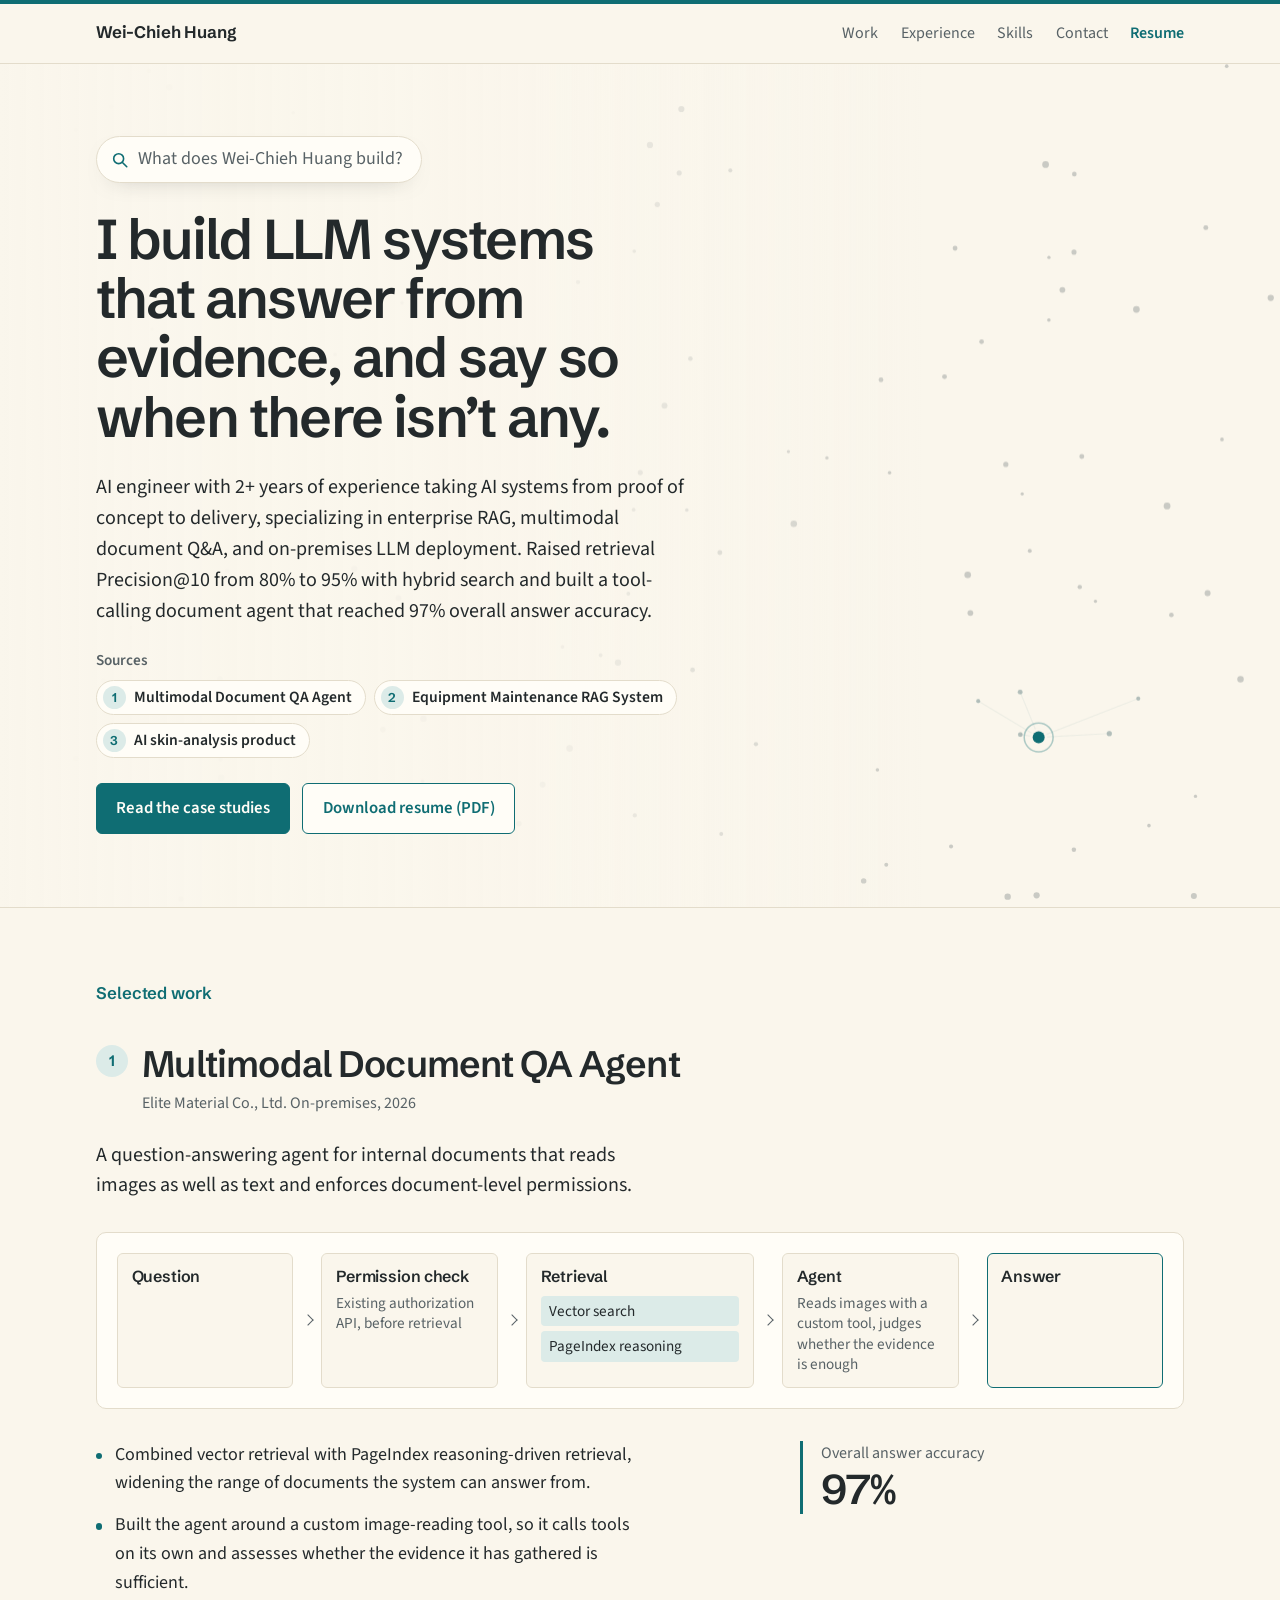
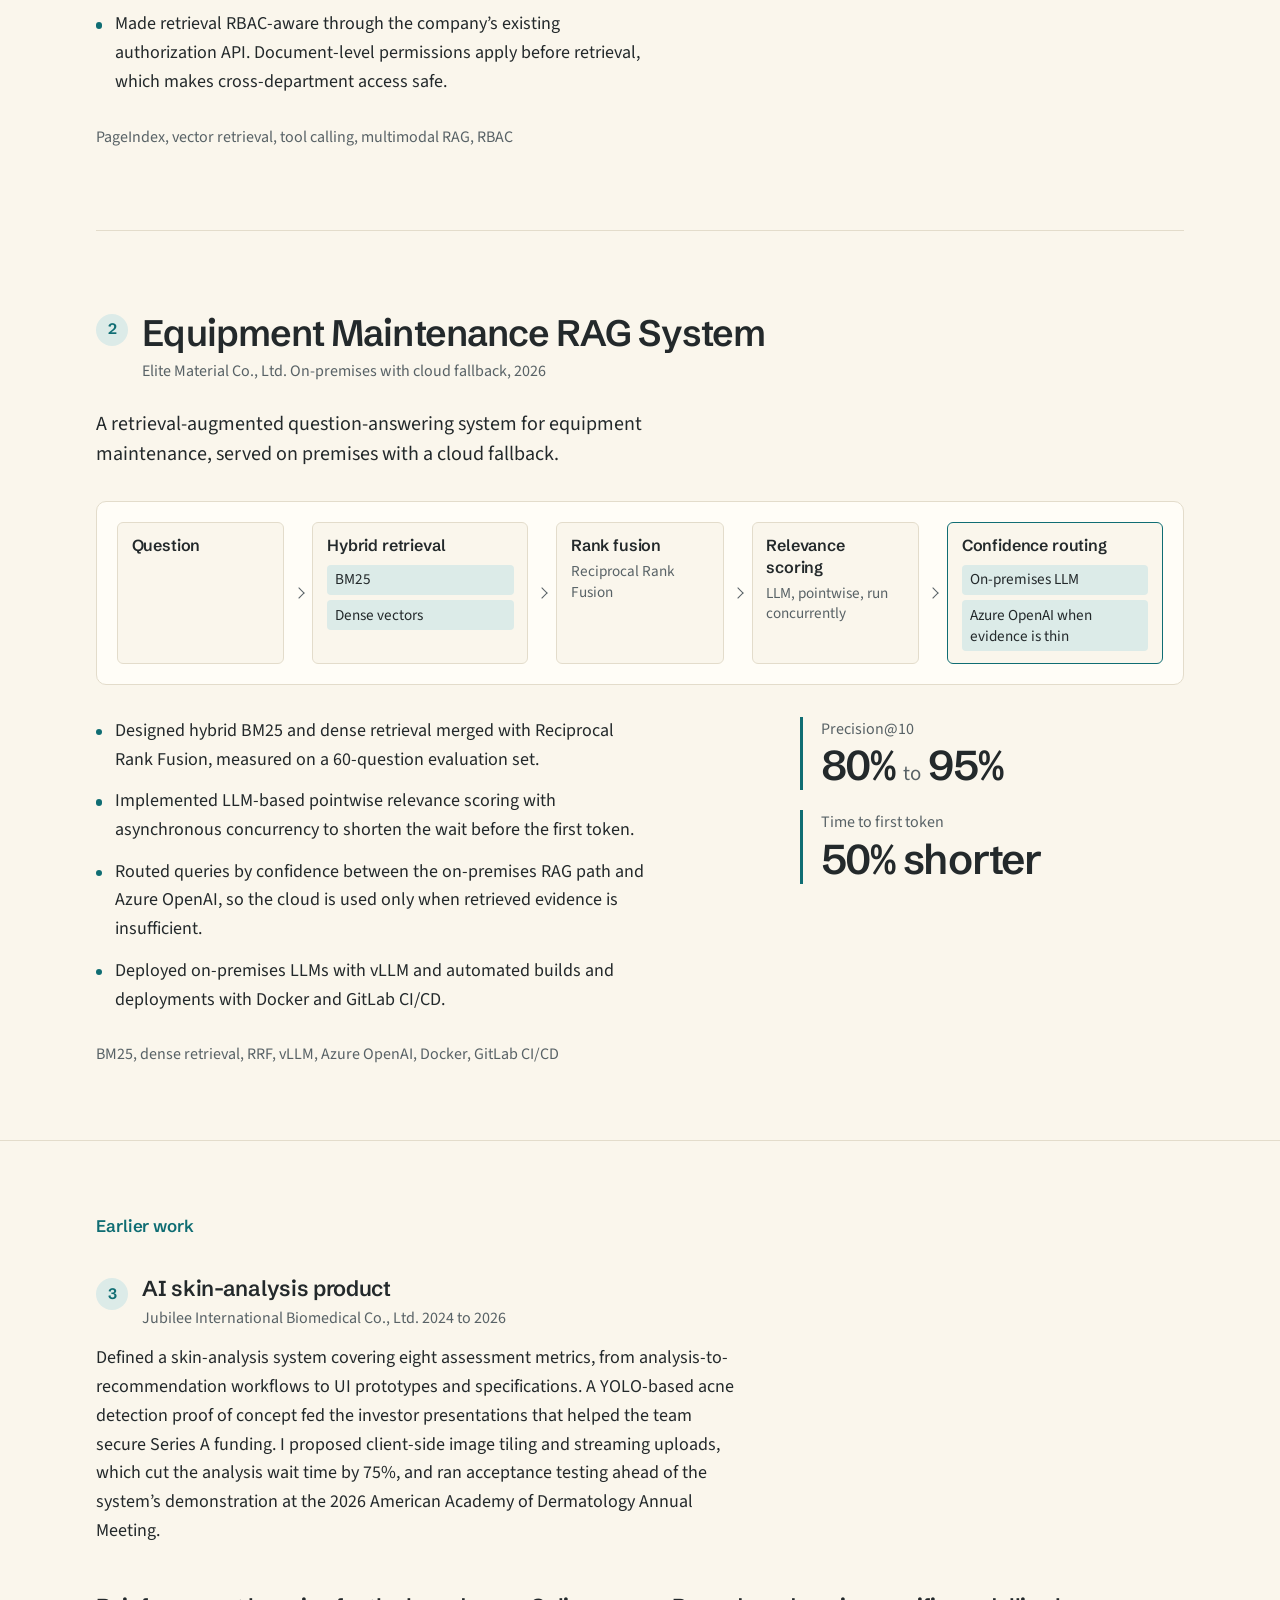
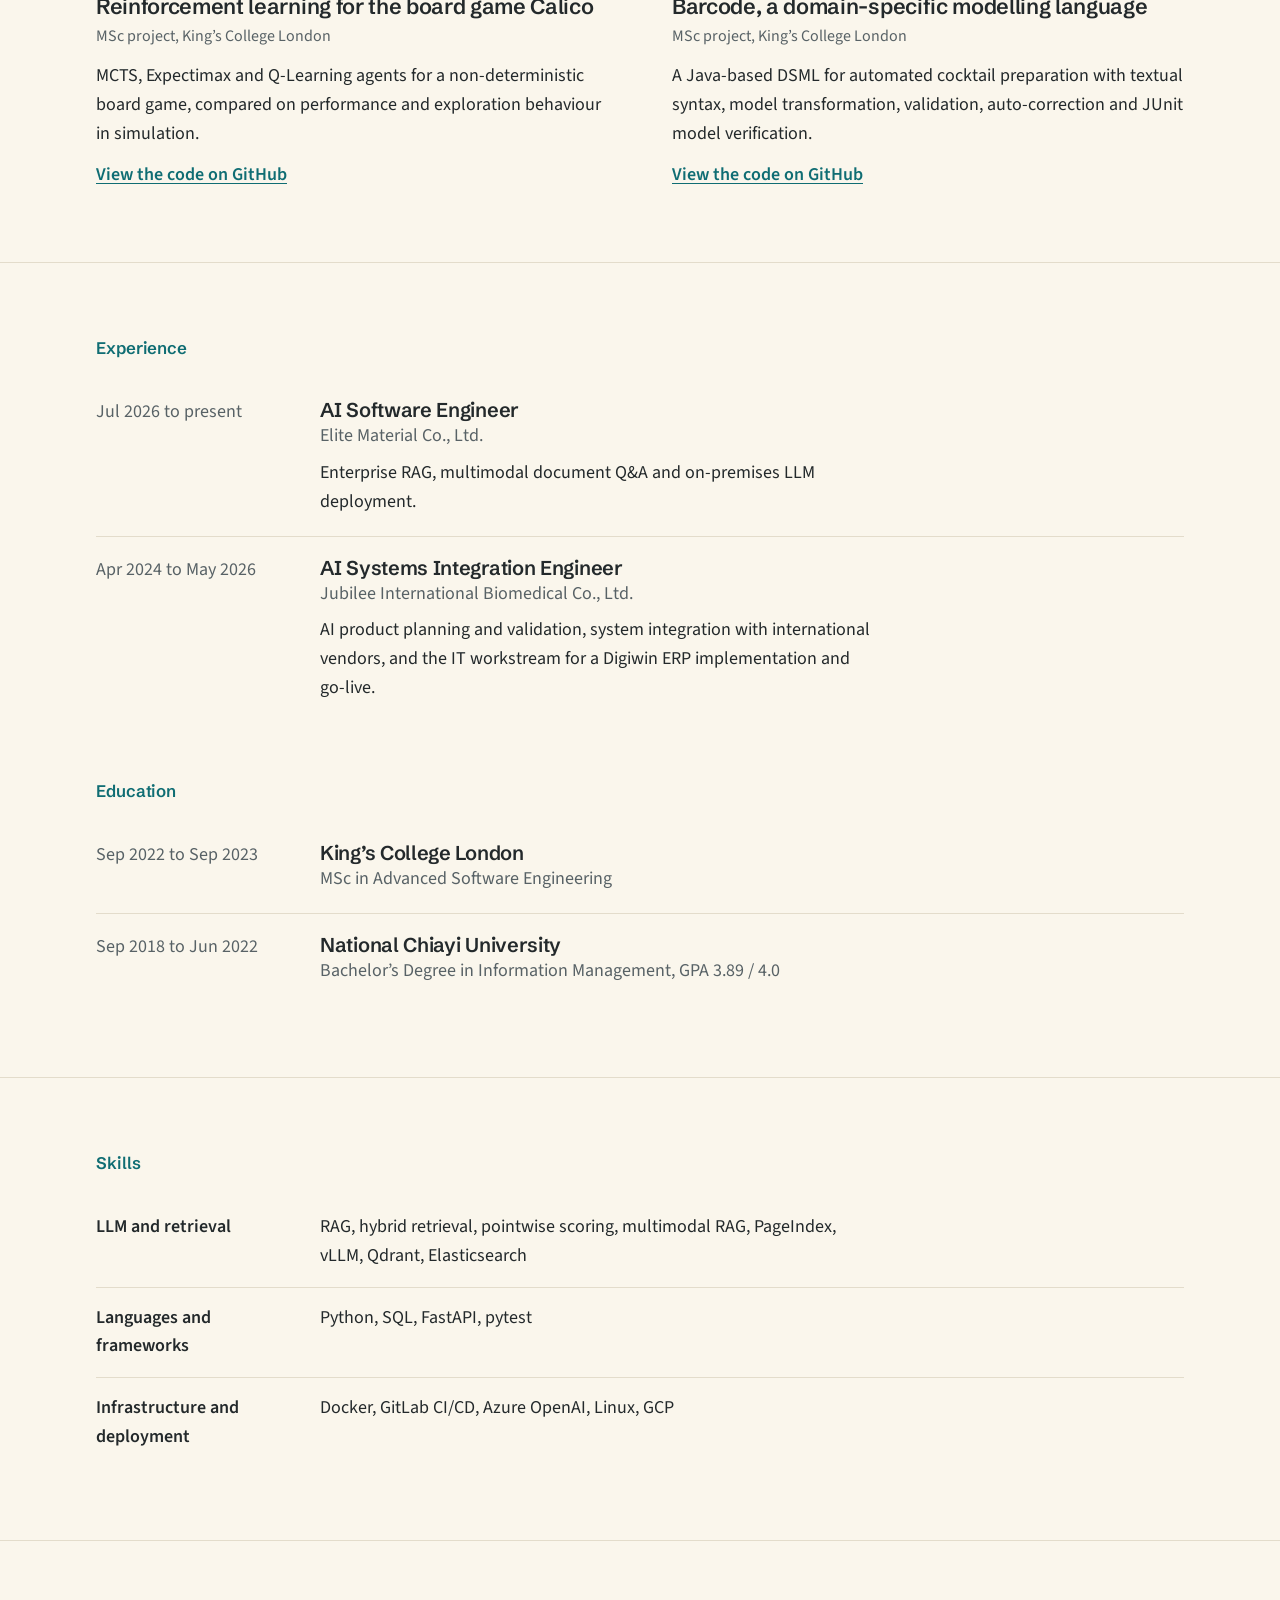
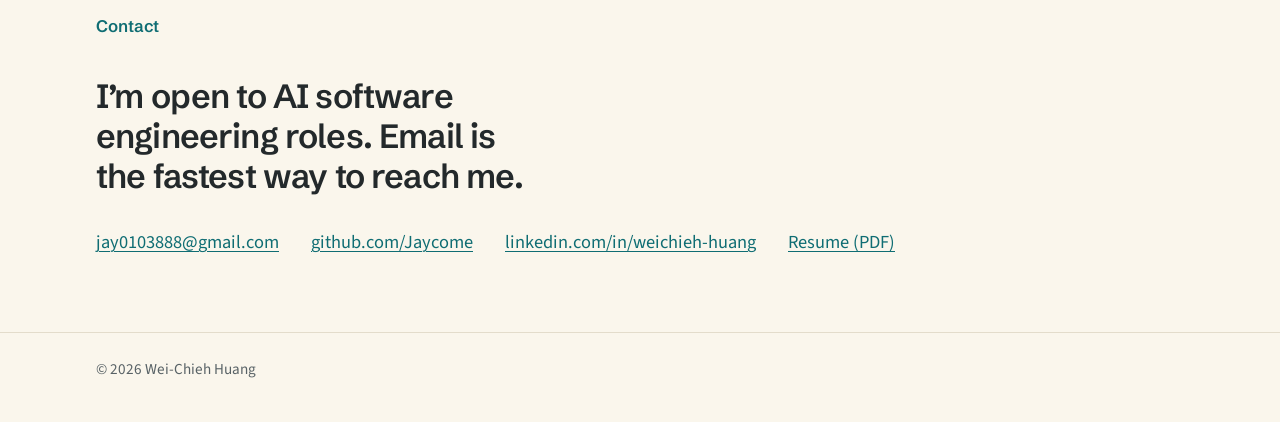
==== commit 0cb71ebe: "Add full-screen landing with streamed summary and retrieval field The landing types a question, stre" ====
--- a/index.html
+++ b/index.html
@@ -32,43 +32,37 @@
   </header>
 
   <main id="top">
-    <section class="intro">
-      <p class="role">AI software engineer, Taiwan</p>
-      <h1>I build LLM systems that answer from evidence, and say so when there isn’t any.</h1>
-
-      <div class="grounded">
-        <div class="answer">
-          <p>
-            At Elite Material I built a multimodal document Q&amp;A agent that reaches 97% overall answer
-            accuracy and checks document permissions before it retrieves anything&nbsp;<a class="cite" href="#doc-qa" aria-label="Source 1: Multimodal Document QA Agent">1</a>.
-            For equipment maintenance I designed hybrid retrieval that raised Precision@10 from 80% to 95%
-            and halved time to first token&nbsp;<a class="cite" href="#maintenance-rag" aria-label="Source 2: Equipment Maintenance RAG System">2</a>.
-            Before that I spent two years taking an AI skin-analysis product from proof of concept
-            to a conference demonstration&nbsp;<a class="cite" href="#skin-analysis" aria-label="Source 3: AI skin-analysis product">3</a>.
-          </p>
-          <p class="actions">
-            <a class="button" href="#work">Read the case studies</a>
-            <a class="button quiet" href="assets/resume.pdf" download="Wei-Chieh_Huang_Resume.pdf">Download resume (PDF)</a>
-          </p>
-        </div>
-
-        <aside class="sources" aria-label="Sources for the summary">
-          <h2>Sources</h2>
+    <section class="landing">
+      <canvas class="field" aria-hidden="true"></canvas>
+
+      <div class="landing-inner">
+        <p class="query">
+          <svg viewBox="0 0 20 20" width="18" height="18" aria-hidden="true"><circle cx="8.5" cy="8.5" r="5.5" fill="none" stroke="currentColor" stroke-width="1.8"/><path d="M13 13l4.5 4.5" stroke="currentColor" stroke-width="1.8" stroke-linecap="round"/></svg>
+          <span data-stream="char">What does Wei-Chieh Huang build?</span>
+        </p>
+
+        <h1>I build LLM systems that answer from evidence, and say so when there isn’t any.</h1>
+
+        <p class="summary" data-stream="word">
+          AI engineer with 2+ years of experience taking AI systems from proof of concept to delivery,
+          specializing in enterprise RAG, multimodal document Q&amp;A, and on-premises LLM deployment.
+          Raised retrieval Precision@10 from 80% to 95% with hybrid search and built a tool-calling
+          document agent that reached 97% overall answer accuracy.
+        </p>
+
+        <div class="retrieved">
+          <p>Sources</p>
           <ol>
-            <li>
-              <a href="#doc-qa">Multimodal Document QA Agent</a>
-              <span>Elite Material, 2026</span>
-            </li>
-            <li>
-              <a href="#maintenance-rag">Equipment Maintenance RAG System</a>
-              <span>Elite Material, 2026</span>
-            </li>
-            <li>
-              <a href="#skin-analysis">AI skin-analysis product</a>
-              <span>Jubilee International Biomedical, 2024 to 2026</span>
-            </li>
+            <li><a href="#doc-qa"><b>1</b>Multimodal Document QA Agent</a></li>
+            <li><a href="#maintenance-rag"><b>2</b>Equipment Maintenance RAG System</a></li>
+            <li><a href="#skin-analysis"><b>3</b>AI skin-analysis product</a></li>
           </ol>
-        </aside>
+        </div>
+
+        <p class="actions">
+          <a class="button" href="#work">Read the case studies</a>
+          <a class="button quiet" href="assets/resume.pdf" download="Wei-Chieh_Huang_Resume.pdf">Download resume (PDF)</a>
+        </p>
       </div>
     </section>
 
--- a/styles.css
+++ b/styles.css
@@ -153,140 +153,129 @@
   padding-inline: max(var(--gutter), calc((100vw - var(--page)) / 2));
 }
 
-/* Intro */
-
-.intro {
-  padding-block: clamp(3rem, 9vw, 6.5rem) clamp(3rem, 7vw, 5rem);
+/* Landing: the page opens as a retrieval-augmented answer */
+
+.landing {
+  position: relative;
+  display: grid;
+  align-items: center;
+  min-height: calc(100svh - 3.6rem);
+  padding-block: clamp(2rem, 4.5vh, 4rem);
+  overflow: hidden;
+  isolation: isolate;
+}
+
+.field {
+  position: absolute;
+  inset: 0;
+  width: 100%;
+  height: 100%;
+  z-index: -2;
+}
+
+/* Keeps the text column legible over the field */
+.landing::before {
+  content: "";
+  position: absolute;
+  inset: 0;
+  z-index: -1;
+  background: linear-gradient(90deg, var(--milk) 0%, color-mix(in srgb, var(--milk) 88%, transparent) 42%, transparent 72%);
+  pointer-events: none;
+}
+
+.landing-inner {
+  max-width: 49rem;
 }
 
 .role {
   color: var(--slate);
   margin-bottom: 1.1rem;
+}
+
+.query {
+  display: inline-flex;
+  align-items: center;
+  gap: 0.6rem;
+  max-width: 100%;
+  padding: 0.5rem 1.1rem 0.5rem 0.85rem;
+  margin-bottom: clamp(1.2rem, 2.4vw, 1.6rem);
+  color: var(--slate);
+  background: var(--paper);
+  border: 1px solid var(--rule);
+  border-radius: 999px;
+  box-shadow: 0 8px 24px -18px rgba(35, 41, 43, 0.5);
+}
+
+.query svg {
+  flex: none;
+  color: var(--teal);
 }
 
 h1 {
   font-family: var(--display);
   font-weight: 600;
-  font-size: clamp(2.1rem, 5.6vw, 4rem);
+  font-size: clamp(2.1rem, 5vw, 3.5rem);
   line-height: 1.06;
   letter-spacing: -0.032em;
   max-width: 19ch;
   text-wrap: balance;
 }
 
-.grounded {
-  display: grid;
-  grid-template-columns: minmax(0, 1.5fr) minmax(0, 1fr);
-  gap: clamp(2rem, 5vw, 4.5rem);
-  align-items: start;
-  margin-top: clamp(2.25rem, 5vw, 3.5rem);
-}
-
-.answer p {
+.summary {
+  margin-top: clamp(1.2rem, 2.4vw, 1.6rem);
   font-size: 1.25rem;
-  line-height: 1.6;
-  max-width: 62ch;
-}
-
-/* Citation markers: the one loud element on the page */
-
-.cite {
-  display: inline-grid;
-  place-items: center;
-  min-width: 1.55em;
-  height: 1.55em;
-  padding: 0 0.35em;
-  font-family: var(--display);
-  font-size: 0.72em;
-  font-weight: 650;
-  line-height: 1;
-  color: var(--teal);
-  background: var(--teal-wash);
+  line-height: 1.55;
+  max-width: 60ch;
+}
+
+.retrieved {
+  display: flex;
+  flex-wrap: wrap;
+  align-items: baseline;
+  gap: 0.5rem 0.9rem;
+  margin-top: 1.3rem;
+}
+
+.retrieved p {
+  font-size: 0.95rem;
+  font-weight: 600;
+  color: var(--slate);
+}
+
+.retrieved ol {
+  display: flex;
+  flex-wrap: wrap;
+  gap: 0.5rem;
+}
+
+.retrieved a {
+  display: inline-flex;
+  align-items: center;
+  gap: 0.5rem;
+  padding: 0.3rem 0.8rem 0.3rem 0.35rem;
+  font-size: 0.98rem;
+  font-weight: 600;
+  line-height: 1.3;
+  color: var(--ink);
+  background: var(--paper);
+  border: 1px solid var(--rule);
   border-radius: 999px;
   text-decoration: none;
-  vertical-align: 0.14em;
-  transition: background-color 0.15s, color 0.15s;
-}
-
-.cite:hover,
-.cite:focus-visible {
-  background: var(--teal);
-  color: var(--paper);
-}
-
-.actions {
-  display: flex;
-  flex-wrap: wrap;
-  gap: 0.75rem;
-  margin-top: 2rem;
-}
-
-.button {
-  display: inline-block;
-  padding: 0.7rem 1.2rem;
-  font-size: 1.05rem;
-  font-weight: 600;
-  color: var(--paper);
-  background: var(--teal);
-  border: 1px solid var(--teal);
-  border-radius: 6px;
-  text-decoration: none;
-}
-
-.button:hover {
-  background: #0b5a5f;
-}
-
-.button.quiet {
-  color: var(--teal);
-  background: transparent;
-}
-
-.button.quiet:hover {
+  transition: border-color 0.18s, background-color 0.18s, transform 0.18s;
+}
+
+.retrieved a:hover {
+  border-color: var(--teal);
   background: var(--teal-wash);
-}
-
-.sources {
-  padding: 1.25rem 1.4rem 1.4rem;
-  background: var(--paper);
-  border: 1px solid var(--rule);
-  border-radius: 10px;
-}
-
-.sources h2 {
-  font-family: var(--text);
-  font-size: 0.95rem;
-  font-weight: 600;
-  color: var(--slate);
-  margin-bottom: 0.4rem;
-}
-
-.sources ol {
-  counter-reset: source;
-}
-
-.sources li {
-  counter-increment: source;
-  position: relative;
-  padding: 0.8rem 0.5rem 0.8rem 2.4rem;
-  margin-inline: -0.5rem;
-  border-radius: 6px;
-  transition: background-color 0.15s;
-}
-
-.sources li + li {
-  border-top: 1px solid var(--rule);
-}
-
-.sources li::before {
-  content: counter(source);
-  position: absolute;
-  left: 0.5rem;
-  top: 0.95rem;
+  transform: translateY(-1px);
+}
+
+.retrieved b {
   display: grid;
   place-items: center;
-  width: 1.4rem;
-  height: 1.4rem;
+  flex: none;
+  width: 1.45rem;
+  height: 1.45rem;
   font-family: var(--display);
   font-size: 0.8rem;
   font-weight: 650;
@@ -295,30 +284,40 @@
   border-radius: 999px;
 }
 
-.sources a {
-  display: block;
-  font-weight: 600;
-  line-height: 1.3;
-  color: var(--ink);
+.retrieved a:hover b {
+  color: var(--paper);
+  background: var(--teal);
+}
+
+.actions {
+  display: flex;
+  flex-wrap: wrap;
+  gap: 0.75rem;
+  margin-top: 1.6rem;
+}
+
+.button {
+  display: inline-block;
+  padding: 0.7rem 1.2rem;
+  font-size: 1.05rem;
+  font-weight: 600;
+  color: var(--paper);
+  background: var(--teal);
+  border: 1px solid var(--teal);
+  border-radius: 6px;
   text-decoration: none;
 }
 
-.sources a:hover {
+.button:hover {
+  background: #0b5a5f;
+}
+
+.button.quiet {
   color: var(--teal);
-  text-decoration: underline;
-}
-
-.sources span {
-  display: block;
-  font-size: 0.95rem;
-  color: var(--slate);
-  margin-top: 0.15rem;
-}
-
-/* Pointing at a citation lights up its source */
-.grounded:has(.cite[href="#doc-qa"]:is(:hover, :focus-visible)) .sources li:nth-child(1),
-.grounded:has(.cite[href="#maintenance-rag"]:is(:hover, :focus-visible)) .sources li:nth-child(2),
-.grounded:has(.cite[href="#skin-analysis"]:is(:hover, :focus-visible)) .sources li:nth-child(3) {
+  background: var(--paper);
+}
+
+.button.quiet:hover {
   background: var(--teal-wash);
 }
 
@@ -675,9 +674,12 @@
 /* Narrow screens */
 
 @media (max-width: 56rem) {
-  .grounded,
   .case-body {
     grid-template-columns: minmax(0, 1fr);
+  }
+
+  .landing::before {
+    background: color-mix(in srgb, var(--milk) 72%, transparent);
   }
 
   .flow {
@@ -703,9 +705,13 @@
     font-size: 1.0625rem;
   }
 
-  .answer p,
+  .summary,
   .case-lede {
     font-size: 1.15rem;
+  }
+
+  .query {
+    font-size: 1rem;
   }
 
   .masthead nav {
@@ -723,7 +729,8 @@
 }
 
 /* Motion
-   One orchestrated moment on load (the answer gets grounded in its sources),
+   One orchestrated moment on load (a question is asked, evidence is retrieved
+   in the field behind it, and the answer streams in with its sources),
    then motion only where something happens: a pipeline running as it scrolls
    into view, results counting up, and feedback on hover and focus. */
 
@@ -767,27 +774,6 @@
     }
   }
 
-  @keyframes pop {
-    0% {
-      opacity: 0;
-      transform: scale(0.3);
-    }
-    70% {
-      background: var(--teal);
-      color: var(--paper);
-    }
-  }
-
-  @keyframes slide-in {
-    0% {
-      opacity: 0;
-      transform: translateX(12px);
-    }
-    60% {
-      background: var(--teal-wash);
-    }
-  }
-
   @keyframes step {
     0% {
       opacity: 0;
@@ -829,34 +815,75 @@
     }
   }
 
-  /* Load sequence */
-  .intro .role,
-  .intro h1,
-  .answer > p,
-  .sources {
-    animation: rise 0.75s cubic-bezier(0.2, 0.7, 0.2, 1) both;
-  }
-
-  .intro .role { animation-delay: 0.05s; }
-  .intro h1 { animation-delay: 0.14s; }
-  .answer > p:first-child { animation-delay: 0.42s; }
-  .sources { animation-delay: 0.56s; }
-  .answer > .actions { animation-delay: 1.9s; }
-
-  .cite {
-    animation: pop 0.5s cubic-bezier(0.3, 1.5, 0.5, 1) both;
-  }
-
-  .sources li {
-    animation: slide-in 0.6s cubic-bezier(0.2, 0.7, 0.2, 1) both;
-  }
-
-  .cite[href="#doc-qa"],
-  .sources li:nth-child(1) { animation-delay: 1.05s; }
-  .cite[href="#maintenance-rag"],
-  .sources li:nth-child(2) { animation-delay: 1.35s; }
-  .cite[href="#skin-analysis"],
-  .sources li:nth-child(3) { animation-delay: 1.65s; }
+  /* Landing sequence: the question is typed, then the answer streams in
+     and its sources are attached. script.js sets --d on each piece. */
+  @keyframes ink {
+    0% {
+      opacity: 0;
+      color: var(--teal);
+    }
+    40% {
+      opacity: 1;
+      color: var(--teal);
+    }
+  }
+
+  @keyframes chip {
+    0% {
+      opacity: 0;
+      transform: translateY(8px) scale(0.92);
+    }
+    60% {
+      border-color: var(--teal);
+      box-shadow: 0 0 0 3px var(--teal-wash);
+    }
+    100% {
+      box-shadow: 0 0 0 0 transparent;
+    }
+  }
+
+  @keyframes reveal {
+    to {
+      opacity: 1;
+    }
+  }
+
+  .js .landing-inner > *,
+  .js .field {
+    opacity: 0;
+    /* If the script never runs, show everything after a moment */
+    animation: reveal 0.4s 3s forwards;
+  }
+
+  .js .landing.play .field {
+    animation: reveal 1.6s 0.2s forwards;
+  }
+
+  .js .landing.play .landing-inner > * {
+    opacity: 1;
+    animation: rise 0.7s cubic-bezier(0.2, 0.7, 0.2, 1) var(--d, 0s) both;
+  }
+
+  .js .landing.play .summary,
+  .js .landing.play .retrieved {
+    animation: none;
+  }
+
+  .landing.play [data-stream] > span {
+    animation: ink 0.5s var(--d, 0s) both;
+  }
+
+  .landing.play [data-stream="char"] > span {
+    animation-duration: 0.12s;
+  }
+
+  .landing.play .retrieved p {
+    animation: rise 0.5s var(--d, 0s) both;
+  }
+
+  .landing.play .retrieved li {
+    animation: chip 0.6s cubic-bezier(0.3, 1.4, 0.5, 1) var(--d, 0s) both;
+  }
 
   /* Pipelines run when they scroll into view */
   .js .flow:not(.run) li,
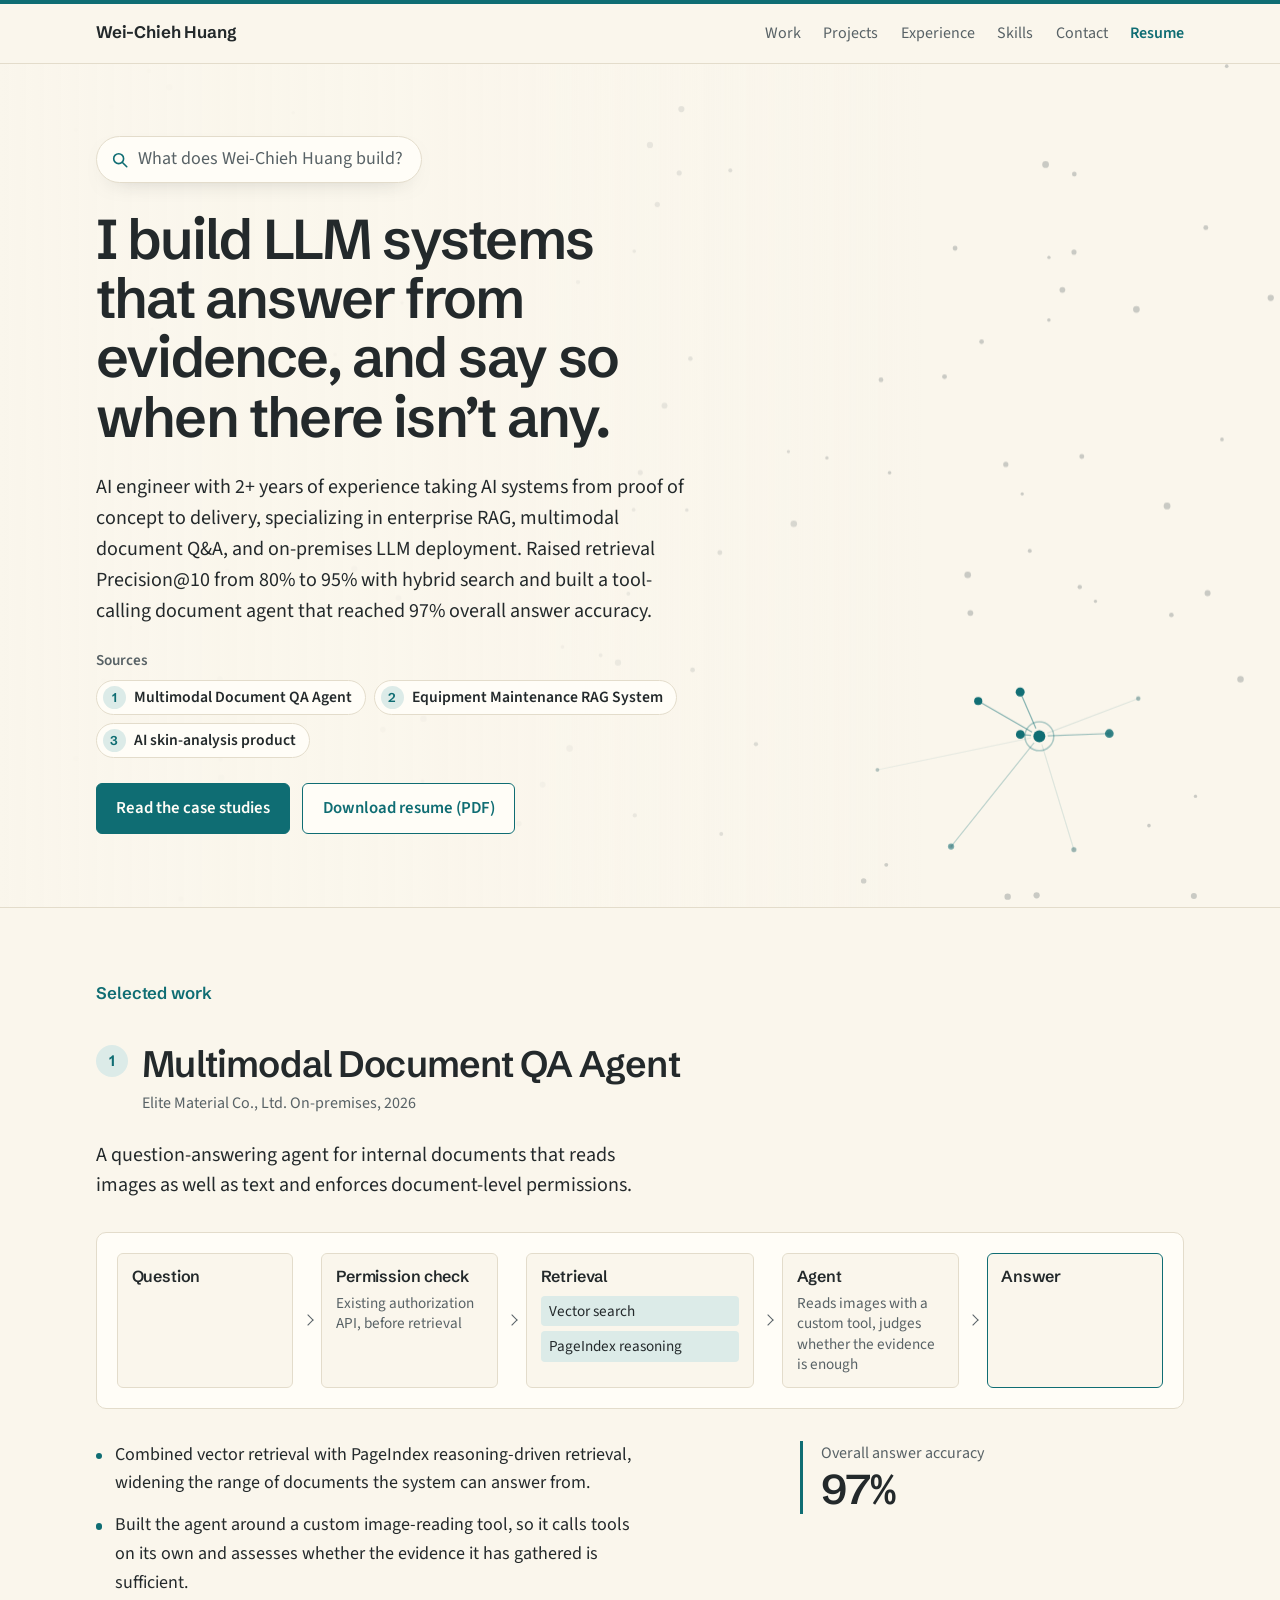
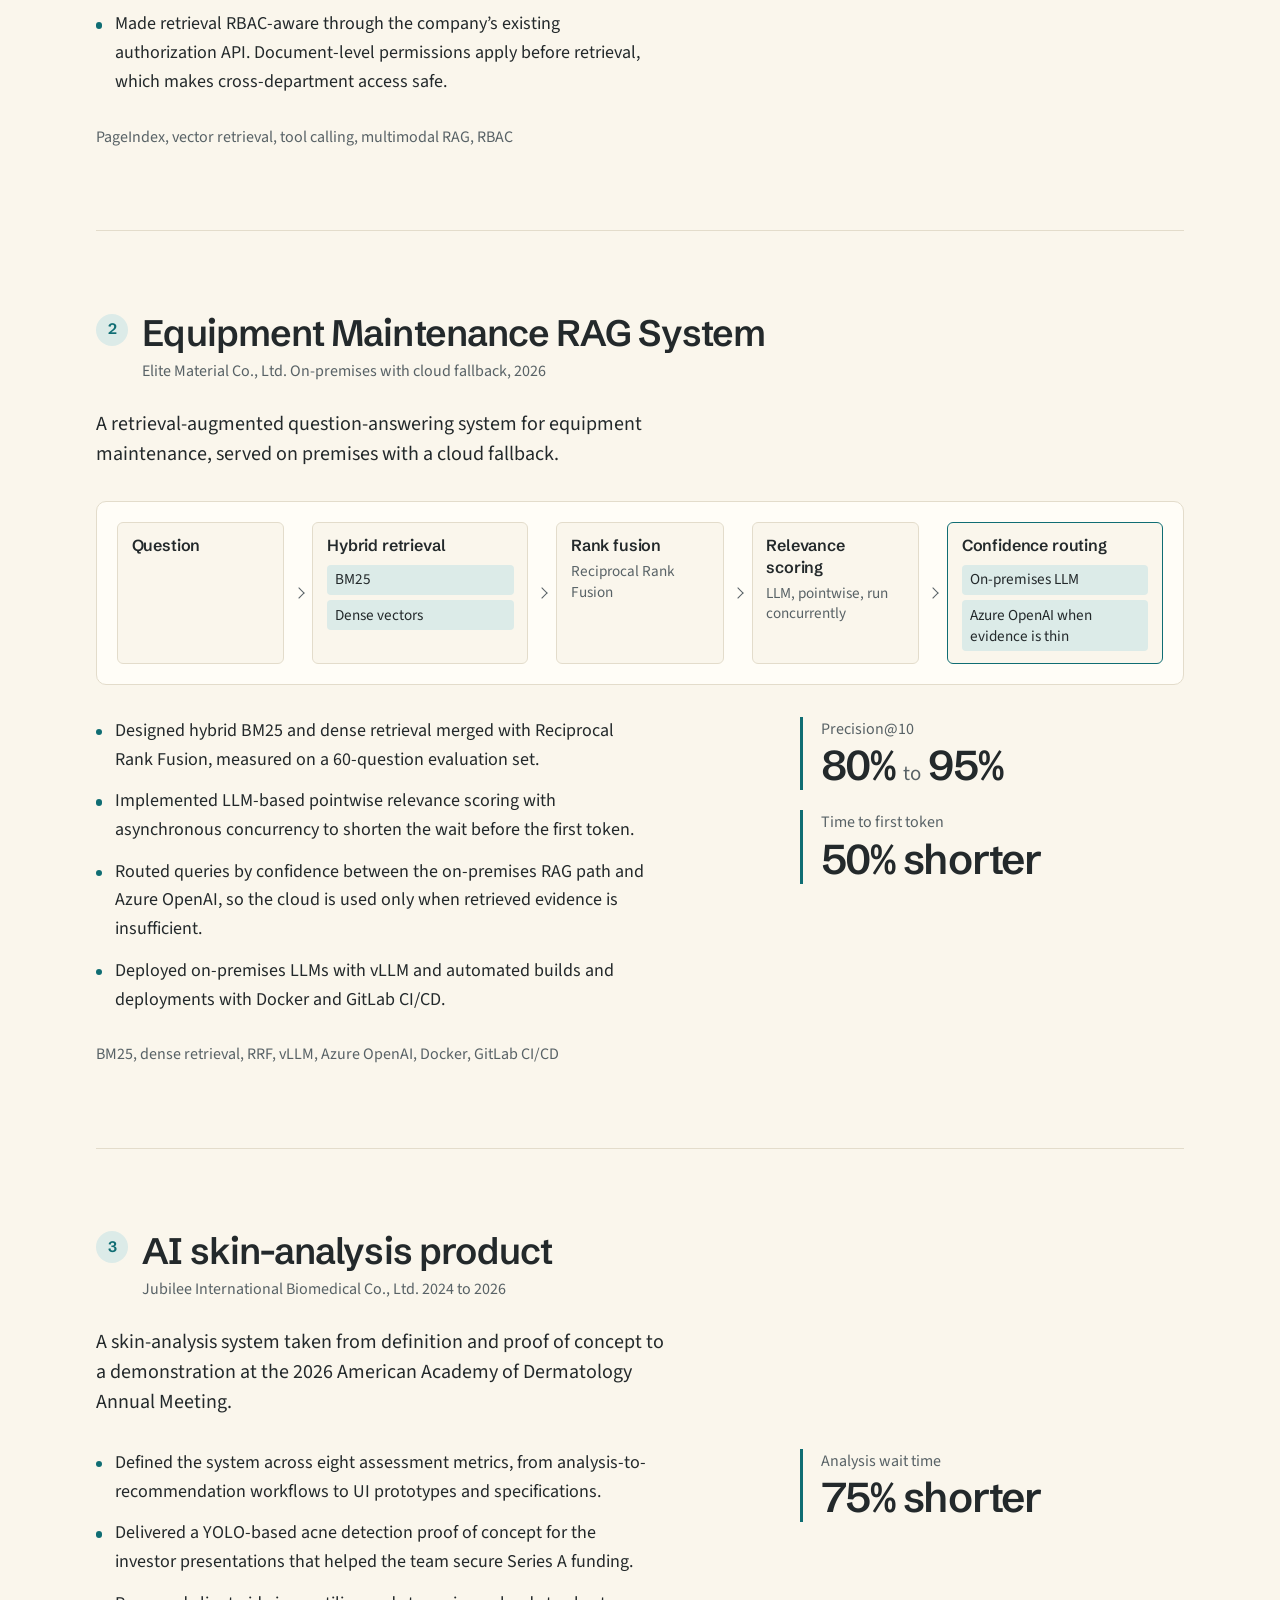
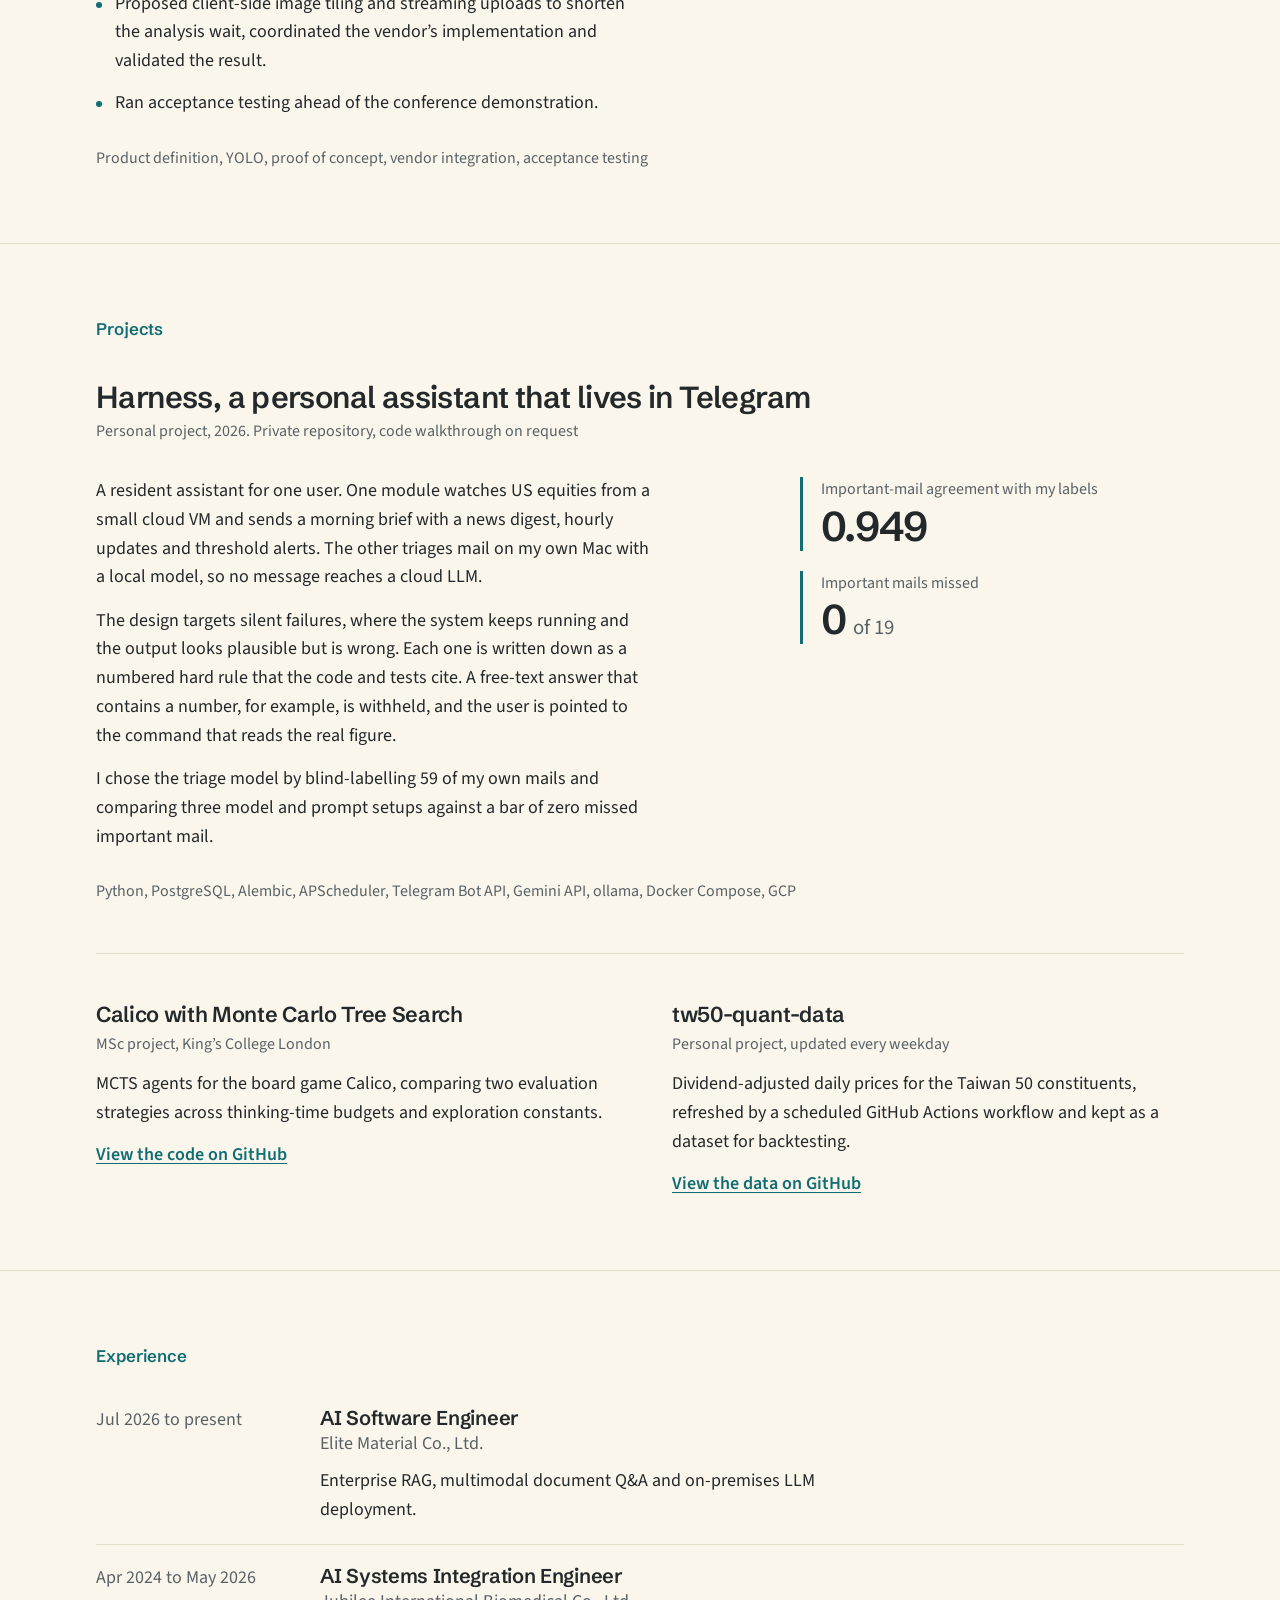
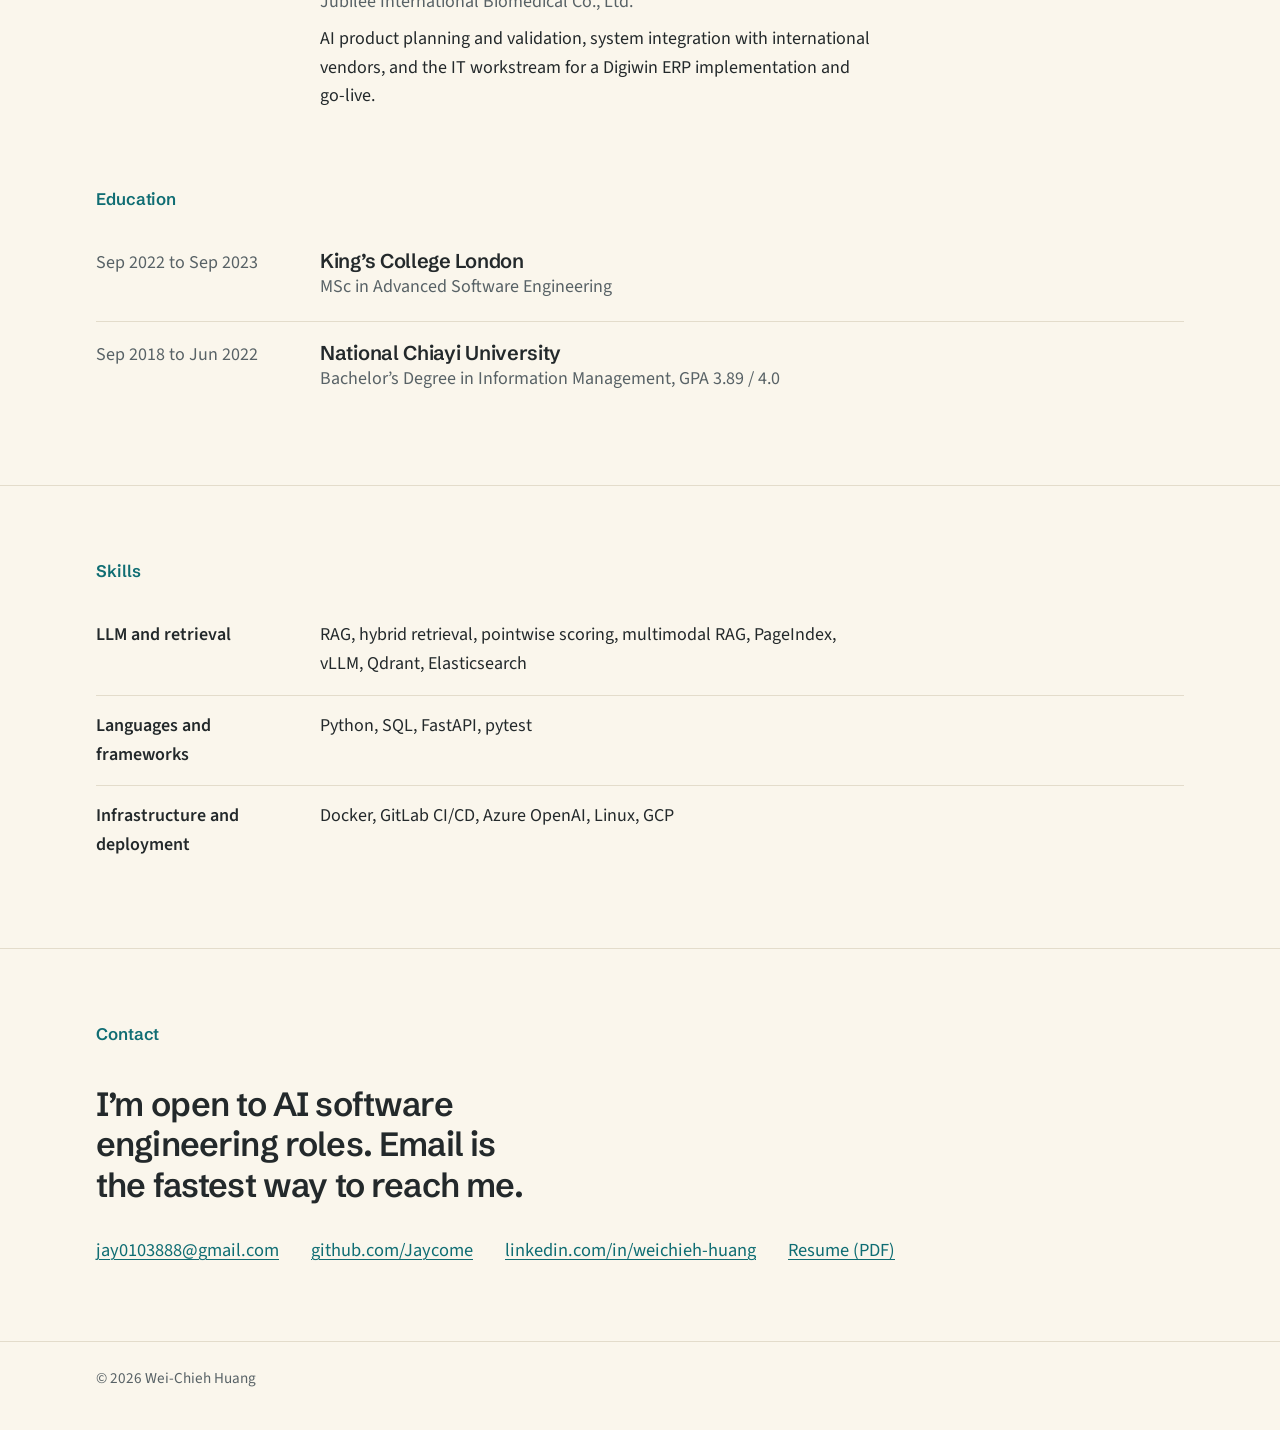
==== commit 710dd481: "Add Projects section; move skin analysis into Selected work Projects features Harness (private), Cal" ====
--- a/index.html
+++ b/index.html
@@ -24,6 +24,7 @@
     <a class="masthead-name" href="#top">Wei-Chieh Huang</a>
     <nav aria-label="Sections">
       <a href="#work">Work</a>
+      <a href="#projects">Projects</a>
       <a href="#experience">Experience</a>
       <a href="#skills">Skills</a>
       <a href="#contact">Contact</a>
@@ -155,47 +156,97 @@
         </div>
         <p class="stack">BM25, dense retrieval, RRF, vLLM, Azure OpenAI, Docker, GitLab CI/CD</p>
       </article>
-    </section>
-
-    <section class="band" aria-labelledby="earlier-title">
-      <h2 class="band-title" id="earlier-title">Earlier work</h2>
-
-      <div class="earlier">
-        <article id="skin-analysis" class="earlier-item">
-          <header class="case-head">
-            <span class="case-no" aria-hidden="true">3</span>
+
+      <article id="skin-analysis" class="case">
+        <header class="case-head">
+          <span class="case-no" aria-hidden="true">3</span>
+          <div>
+            <h3>AI skin-analysis product</h3>
+            <p class="case-meta">Jubilee International Biomedical Co., Ltd. 2024 to 2026</p>
+          </div>
+        </header>
+
+        <p class="case-lede">
+          A skin-analysis system taken from definition and proof of concept to a demonstration at the
+          2026 American Academy of Dermatology Annual Meeting.
+        </p>
+
+        <div class="case-body">
+          <ul class="built">
+            <li>Defined the system across eight assessment metrics, from analysis-to-recommendation workflows to UI prototypes and specifications.</li>
+            <li>Delivered a YOLO-based acne detection proof of concept for the investor presentations that helped the team secure Series A funding.</li>
+            <li>Proposed client-side image tiling and streaming uploads to shorten the analysis wait, coordinated the vendor’s implementation and validated the result.</li>
+            <li>Ran acceptance testing ahead of the conference demonstration.</li>
+          </ul>
+          <dl class="results">
             <div>
-              <h3>AI skin-analysis product</h3>
-              <p class="case-meta">Jubilee International Biomedical Co., Ltd. 2024 to 2026</p>
-            </div>
-          </header>
-          <p>
-            Defined a skin-analysis system covering eight assessment metrics, from analysis-to-recommendation
-            workflows to UI prototypes and specifications. A YOLO-based acne detection proof of concept fed the
-            investor presentations that helped the team secure Series A funding. I proposed client-side image
-            tiling and streaming uploads, which cut the analysis wait time by 75%, and ran acceptance testing
-            ahead of the system’s demonstration at the 2026 American Academy of Dermatology Annual Meeting.
-          </p>
+              <dt>Analysis wait time</dt>
+              <dd><span data-count="75">75</span>% shorter</dd>
+            </div>
+          </dl>
+        </div>
+        <p class="stack">Product definition, YOLO, proof of concept, vendor integration, acceptance testing</p>
+      </article>
+    </section>
+
+    <section id="projects" class="band">
+      <h2 class="band-title">Projects</h2>
+
+      <div class="projects">
+        <article class="project lead">
+          <h3>Harness, a personal assistant that lives in Telegram</h3>
+          <p class="case-meta">Personal project, 2026. Private repository, code walkthrough on request</p>
+
+          <div class="case-body">
+            <div class="project-text">
+              <p>
+                A resident assistant for one user. One module watches US equities from a small cloud VM and
+                sends a morning brief with a news digest, hourly updates and threshold alerts. The other
+                triages mail on my own Mac with a local model, so no message reaches a cloud LLM.
+              </p>
+              <p>
+                The design targets silent failures, where the system keeps running and the output looks
+                plausible but is wrong. Each one is written down as a numbered hard rule that the code and
+                tests cite. A free-text answer that contains a number, for example, is withheld, and the
+                user is pointed to the command that reads the real figure.
+              </p>
+              <p>
+                I chose the triage model by blind-labelling 59 of my own mails and comparing three
+                model and prompt setups against a bar of zero missed important mail.
+              </p>
+            </div>
+            <dl class="results">
+              <div>
+                <dt>Important-mail agreement with my labels</dt>
+                <dd class="decimal">0.949</dd>
+              </div>
+              <div>
+                <dt>Important mails missed</dt>
+                <dd>0 <span class="to">of 19</span></dd>
+              </div>
+            </dl>
+          </div>
+          <p class="stack">Python, PostgreSQL, Alembic, APScheduler, Telegram Bot API, Gemini API, ollama, Docker Compose, GCP</p>
         </article>
 
-        <article class="earlier-item">
-          <h3>Reinforcement learning for the board game Calico</h3>
+        <article class="project">
+          <h3>Calico with Monte Carlo Tree Search</h3>
           <p class="case-meta">MSc project, King’s College London</p>
           <p>
-            MCTS, Expectimax and Q-Learning agents for a non-deterministic board game, compared on
-            performance and exploration behaviour in simulation.
+            MCTS agents for the board game Calico, comparing two evaluation strategies across
+            thinking-time budgets and exploration constants.
           </p>
           <p><a class="text-link" href="https://github.com/Jaycome/Calico-with-MCTS">View the code on GitHub</a></p>
         </article>
 
-        <article class="earlier-item">
-          <h3>Barcode, a domain-specific modelling language</h3>
-          <p class="case-meta">MSc project, King’s College London</p>
+        <article class="project">
+          <h3>tw50-quant-data</h3>
+          <p class="case-meta">Personal project, updated every weekday</p>
           <p>
-            A Java-based DSML for automated cocktail preparation with textual syntax, model
-            transformation, validation, auto-correction and JUnit model verification.
+            Dividend-adjusted daily prices for the Taiwan 50 constituents, refreshed by a scheduled
+            GitHub Actions workflow and kept as a dataset for backtesting.
           </p>
-          <p><a class="text-link" href="https://github.com/Jaycome/barcode_dsml">View the code on GitHub</a></p>
+          <p><a class="text-link" href="https://github.com/Jaycome/tw50-quant-data">View the data on GitHub</a></p>
         </article>
       </div>
     </section>
--- a/styles.css
+++ b/styles.css
@@ -396,8 +396,7 @@
 }
 
 /* Target highlight when arriving from a citation */
-.case:target .case-no,
-.earlier-item:target .case-no {
+.case:target .case-no {
   background: var(--teal);
   color: var(--paper);
 }
@@ -529,6 +528,10 @@
   font-variant-numeric: tabular-nums;
 }
 
+.results .decimal {
+  font-variant-numeric: normal;
+}
+
 .results .to {
   font-family: var(--text);
   font-size: 0.5em;
@@ -543,25 +546,40 @@
   color: var(--slate);
 }
 
-/* Earlier work */
-
-.earlier {
+/* Projects */
+
+.projects {
   display: grid;
   grid-template-columns: repeat(2, minmax(0, 1fr));
-  gap: clamp(2rem, 4vw, 3rem) clamp(2rem, 5vw, 4.5rem);
-}
-
-.earlier-item:first-child {
+  gap: clamp(2.25rem, 4vw, 3rem) clamp(2rem, 5vw, 4.5rem);
+}
+
+.project.lead {
   grid-column: 1 / -1;
-}
-
-.earlier-item h3 {
+  padding-bottom: clamp(2.25rem, 4vw, 3rem);
+  border-bottom: 1px solid var(--rule);
+}
+
+.project h3 {
   font-size: 1.35rem;
 }
 
-.earlier-item > p:not(.case-meta) {
+.project.lead h3 {
+  font-size: clamp(1.5rem, 3vw, 1.9rem);
+  letter-spacing: -0.02em;
+}
+
+.project > p:not(.case-meta):not(.stack) {
   margin-top: 0.8rem;
-  max-width: 72ch;
+  max-width: 62ch;
+}
+
+.project-text p {
+  max-width: 62ch;
+}
+
+.project-text p + p {
+  margin-top: 0.9rem;
 }
 
 .text-link {
@@ -715,10 +733,11 @@
   }
 
   .masthead nav {
-    gap: 0.1rem 1.1rem;
-  }
-
-  .earlier {
+    gap: 0.1rem 0.75rem;
+    font-size: 0.92rem;
+  }
+
+  .projects {
     grid-template-columns: minmax(0, 1fr);
   }
 
@@ -911,8 +930,7 @@
   .results.run div:nth-child(2) { animation-delay: 0.15s; }
 
   /* Arriving from a citation */
-  .case:target .case-no,
-  .earlier-item:target .case-no {
+  .case:target .case-no {
     animation: ring 0.9s ease-out 0.2s 2;
   }
 }
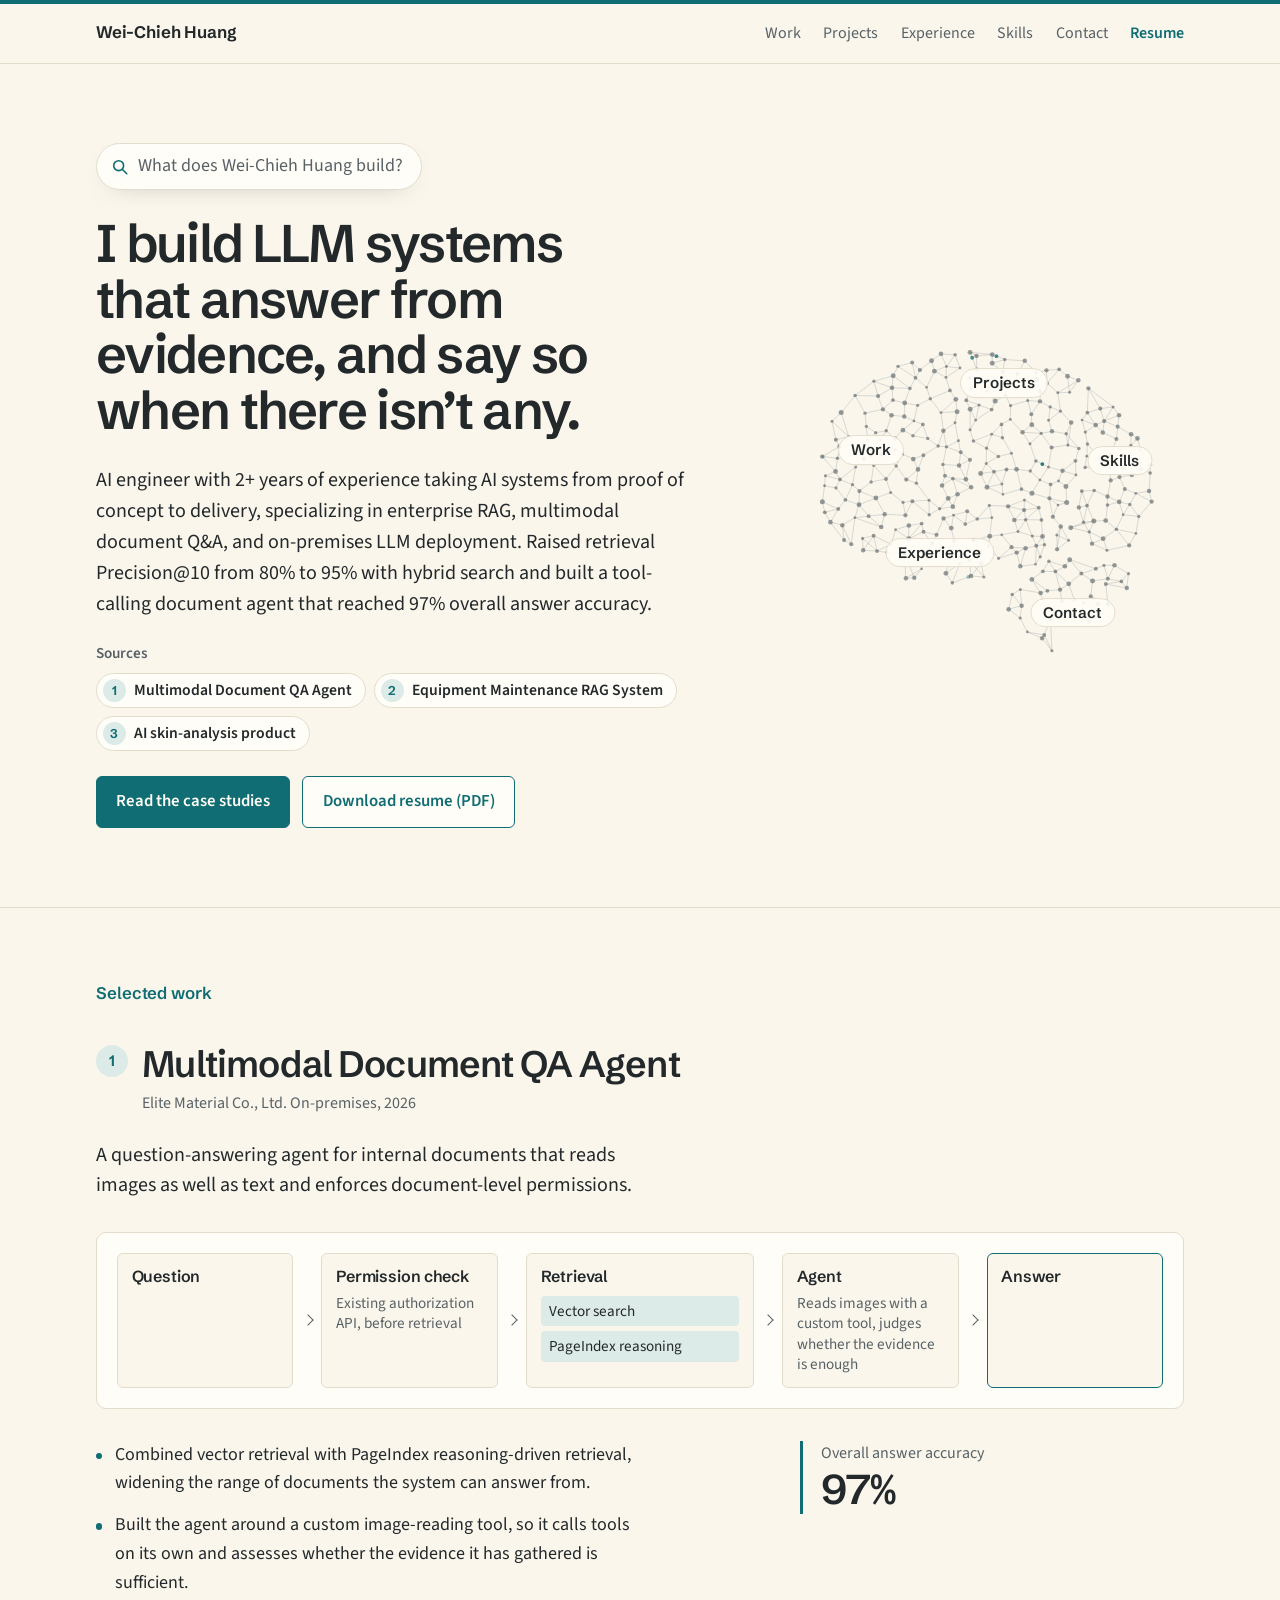
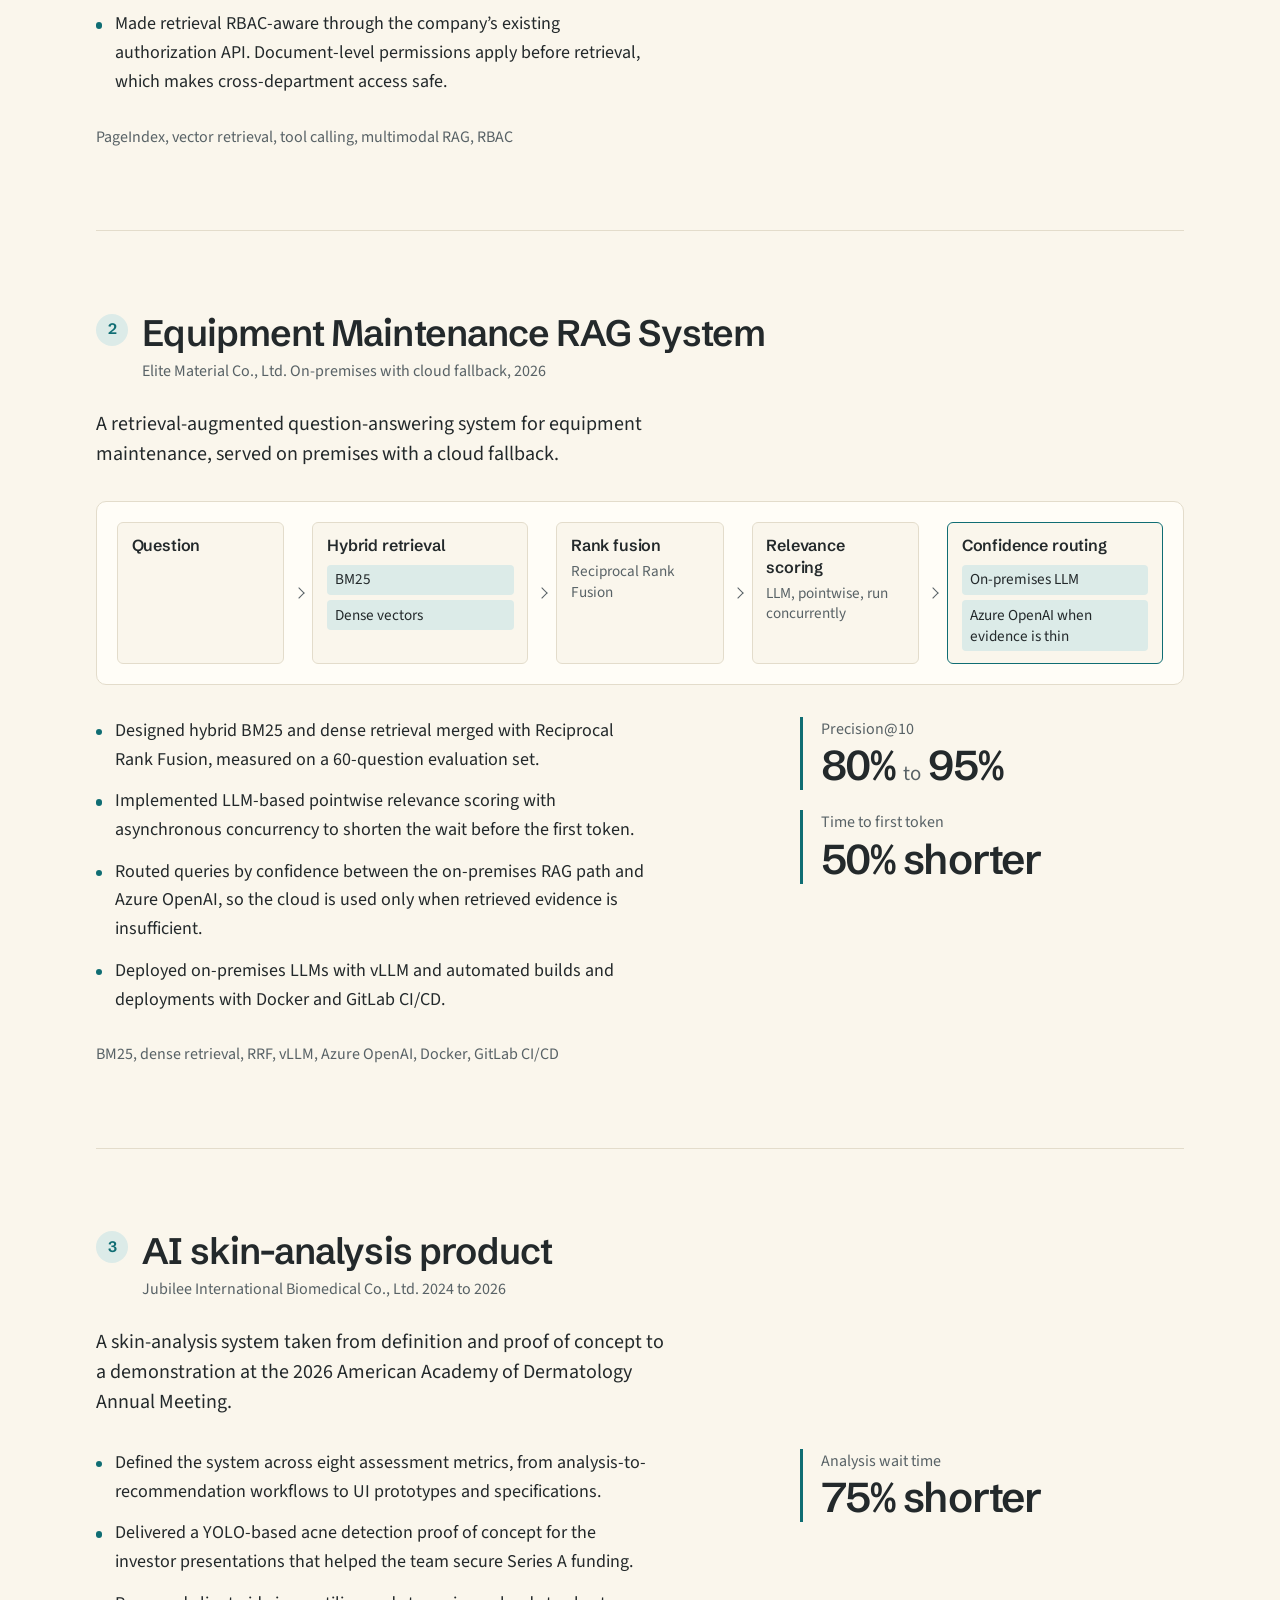
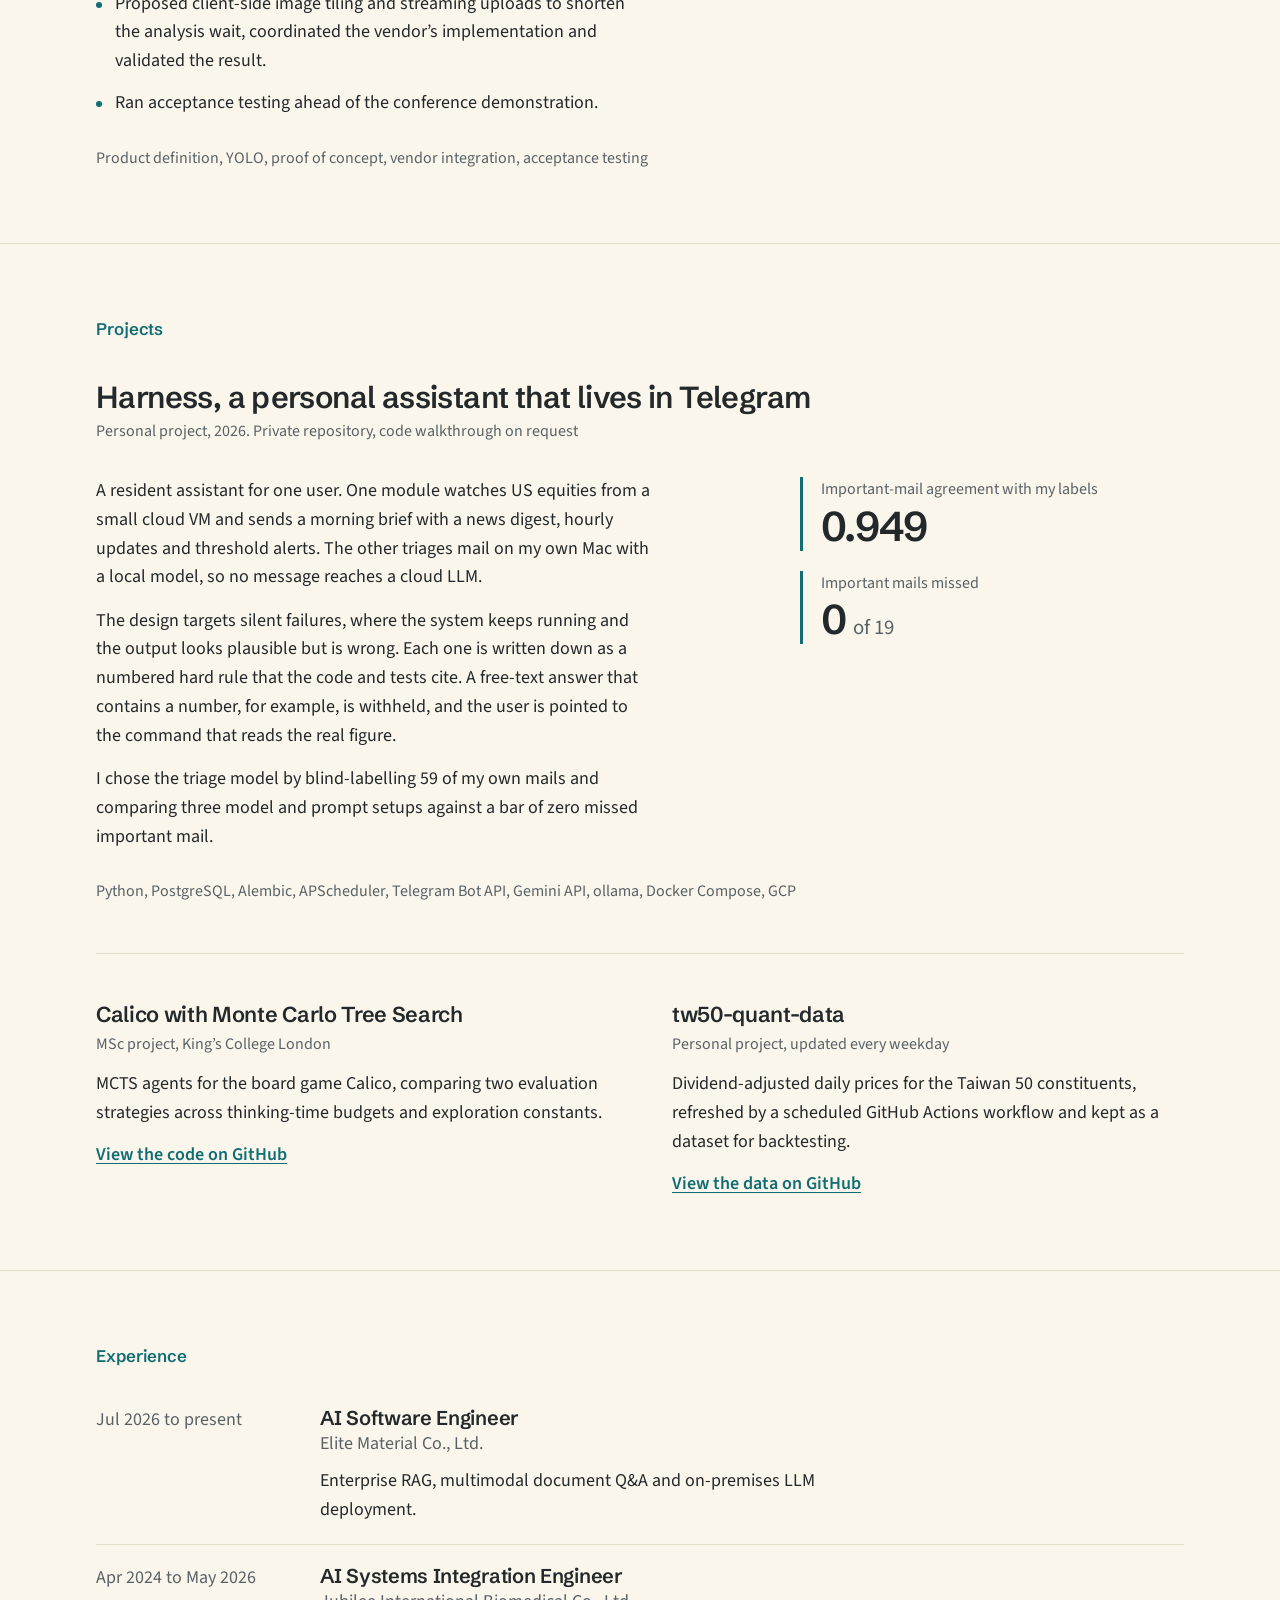
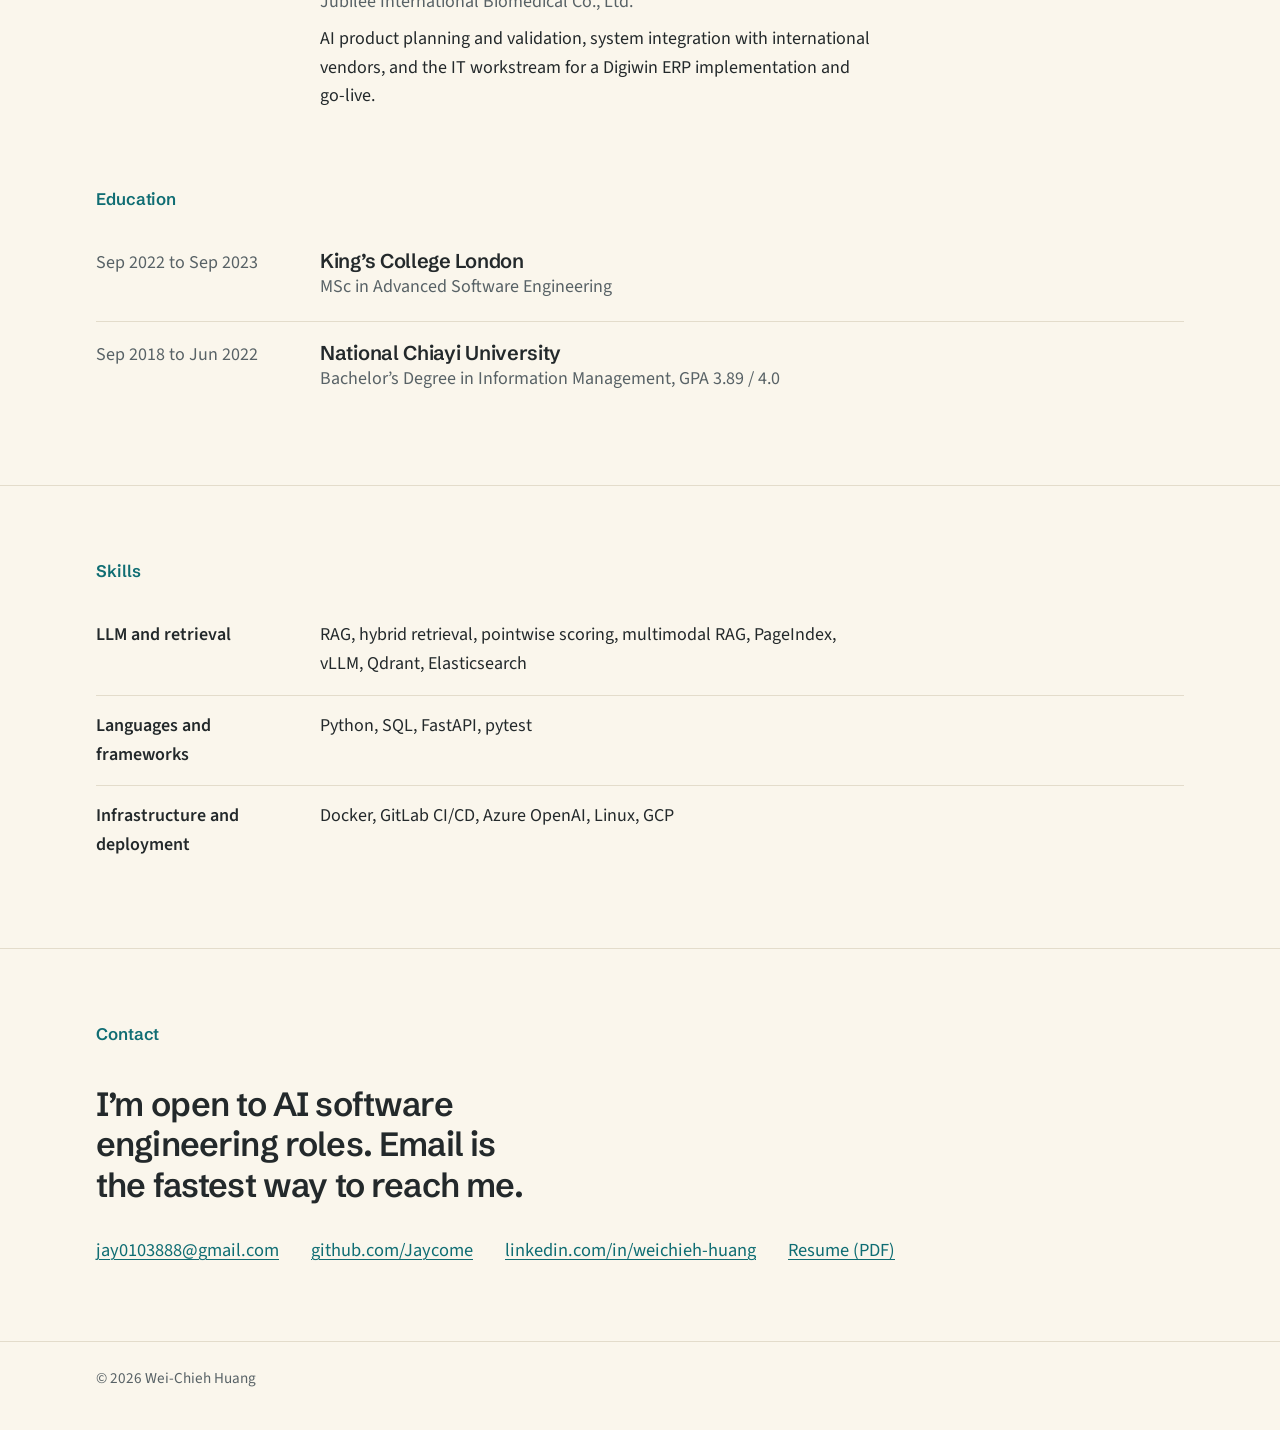
==== commit 9b00caa2: "Add interactive brain to the landing; its regions are the page sections A canvas point cloud shaped " ====
--- a/index.html
+++ b/index.html
@@ -34,8 +34,6 @@
 
   <main id="top">
     <section class="landing">
-      <canvas class="field" aria-hidden="true"></canvas>
-
       <div class="landing-inner">
         <p class="query">
           <svg viewBox="0 0 20 20" width="18" height="18" aria-hidden="true"><circle cx="8.5" cy="8.5" r="5.5" fill="none" stroke="currentColor" stroke-width="1.8"/><path d="M13 13l4.5 4.5" stroke="currentColor" stroke-width="1.8" stroke-linecap="round"/></svg>
@@ -65,6 +63,17 @@
           <a class="button quiet" href="assets/resume.pdf" download="Wei-Chieh_Huang_Resume.pdf">Download resume (PDF)</a>
         </p>
       </div>
+
+      <nav class="brain" aria-label="Sections, shown as regions of a brain">
+        <canvas aria-hidden="true"></canvas>
+        <ul>
+          <li><a href="#work" data-region="0" style="--x: 27%; --y: 40%">Work</a></li>
+          <li><a href="#projects" data-region="1" style="--x: 58%; --y: 21%">Projects</a></li>
+          <li><a href="#experience" data-region="2" style="--x: 43%; --y: 69%">Experience</a></li>
+          <li><a href="#skills" data-region="3" style="--x: 85%; --y: 43%">Skills</a></li>
+          <li><a href="#contact" data-region="4" style="--x: 74%; --y: 86%">Contact</a></li>
+        </ul>
+      </nav>
     </section>
 
     <section id="work" class="band">
--- a/styles.css
+++ b/styles.css
@@ -156,35 +156,82 @@
 /* Landing: the page opens as a retrieval-augmented answer */
 
 .landing {
-  position: relative;
   display: grid;
+  grid-template-columns: minmax(0, 38rem) minmax(0, 1fr);
+  gap: clamp(1.5rem, 4vw, 3.5rem);
   align-items: center;
   min-height: calc(100svh - 3.6rem);
   padding-block: clamp(2rem, 4.5vh, 4rem);
   overflow: hidden;
-  isolation: isolate;
-}
-
-.field {
+}
+
+.landing-inner {
+  min-width: 0;
+}
+
+/* The brain: each region is a section of the page */
+
+.brain {
+  position: relative;
+  width: 100%;
+  max-width: 34rem;
+  justify-self: center;
+}
+
+.brain ul {
+  display: flex;
+  flex-wrap: wrap;
+  gap: 0.5rem;
+}
+
+.brain a {
+  display: inline-block;
+  padding: 0.25rem 0.75rem;
+  font-family: var(--display);
+  font-size: 0.95rem;
+  font-weight: 600;
+  line-height: 1.3;
+  color: var(--ink);
+  background: color-mix(in srgb, var(--paper) 90%, transparent);
+  border: 1px solid var(--rule);
+  border-radius: 999px;
+  text-decoration: none;
+  white-space: nowrap;
+  transition: background-color 0.25s, color 0.25s, border-color 0.25s, transform 0.25s;
+}
+
+.brain canvas {
+  display: none;
+}
+
+/* With the script running, the links sit on their regions */
+.js .brain {
+  aspect-ratio: 400 / 330;
+}
+
+.js .brain canvas {
+  display: block;
   position: absolute;
   inset: 0;
   width: 100%;
   height: 100%;
-  z-index: -2;
-}
-
-/* Keeps the text column legible over the field */
-.landing::before {
-  content: "";
+  touch-action: pan-y;
+}
+
+.js .brain a {
   position: absolute;
-  inset: 0;
-  z-index: -1;
-  background: linear-gradient(90deg, var(--milk) 0%, color-mix(in srgb, var(--milk) 88%, transparent) 42%, transparent 72%);
-  pointer-events: none;
-}
-
-.landing-inner {
-  max-width: 49rem;
+  left: var(--x);
+  top: var(--y);
+  transform: translate(-50%, -50%);
+}
+
+.js .brain a.on,
+.js .brain a:hover,
+.js .brain a:focus-visible {
+  color: var(--paper);
+  background: var(--teal);
+  border-color: var(--teal);
+  transform: translate(-50%, -50%) scale(1.08);
 }
 
 .role {
@@ -214,7 +261,7 @@
 h1 {
   font-family: var(--display);
   font-weight: 600;
-  font-size: clamp(2.1rem, 5vw, 3.5rem);
+  font-size: clamp(2.1rem, 4.6vw, 3.3rem);
   line-height: 1.06;
   letter-spacing: -0.032em;
   max-width: 19ch;
@@ -696,8 +743,20 @@
     grid-template-columns: minmax(0, 1fr);
   }
 
-  .landing::before {
-    background: color-mix(in srgb, var(--milk) 72%, transparent);
+  .landing {
+    grid-template-columns: minmax(0, 1fr);
+    gap: 1.5rem;
+    padding-top: 1.25rem;
+  }
+
+  .brain {
+    order: -1;
+    max-width: 21rem;
+  }
+
+  .brain a {
+    font-size: 0.85rem;
+    padding: 0.2rem 0.6rem;
   }
 
   .flow {
@@ -868,14 +927,14 @@
   }
 
   .js .landing-inner > *,
-  .js .field {
+  .js .brain {
     opacity: 0;
     /* If the script never runs, show everything after a moment */
     animation: reveal 0.4s 3s forwards;
   }
 
-  .js .landing.play .field {
-    animation: reveal 1.6s 0.2s forwards;
+  .js .landing.play .brain {
+    animation: reveal 0.8s 0.1s forwards;
   }
 
   .js .landing.play .landing-inner > * {
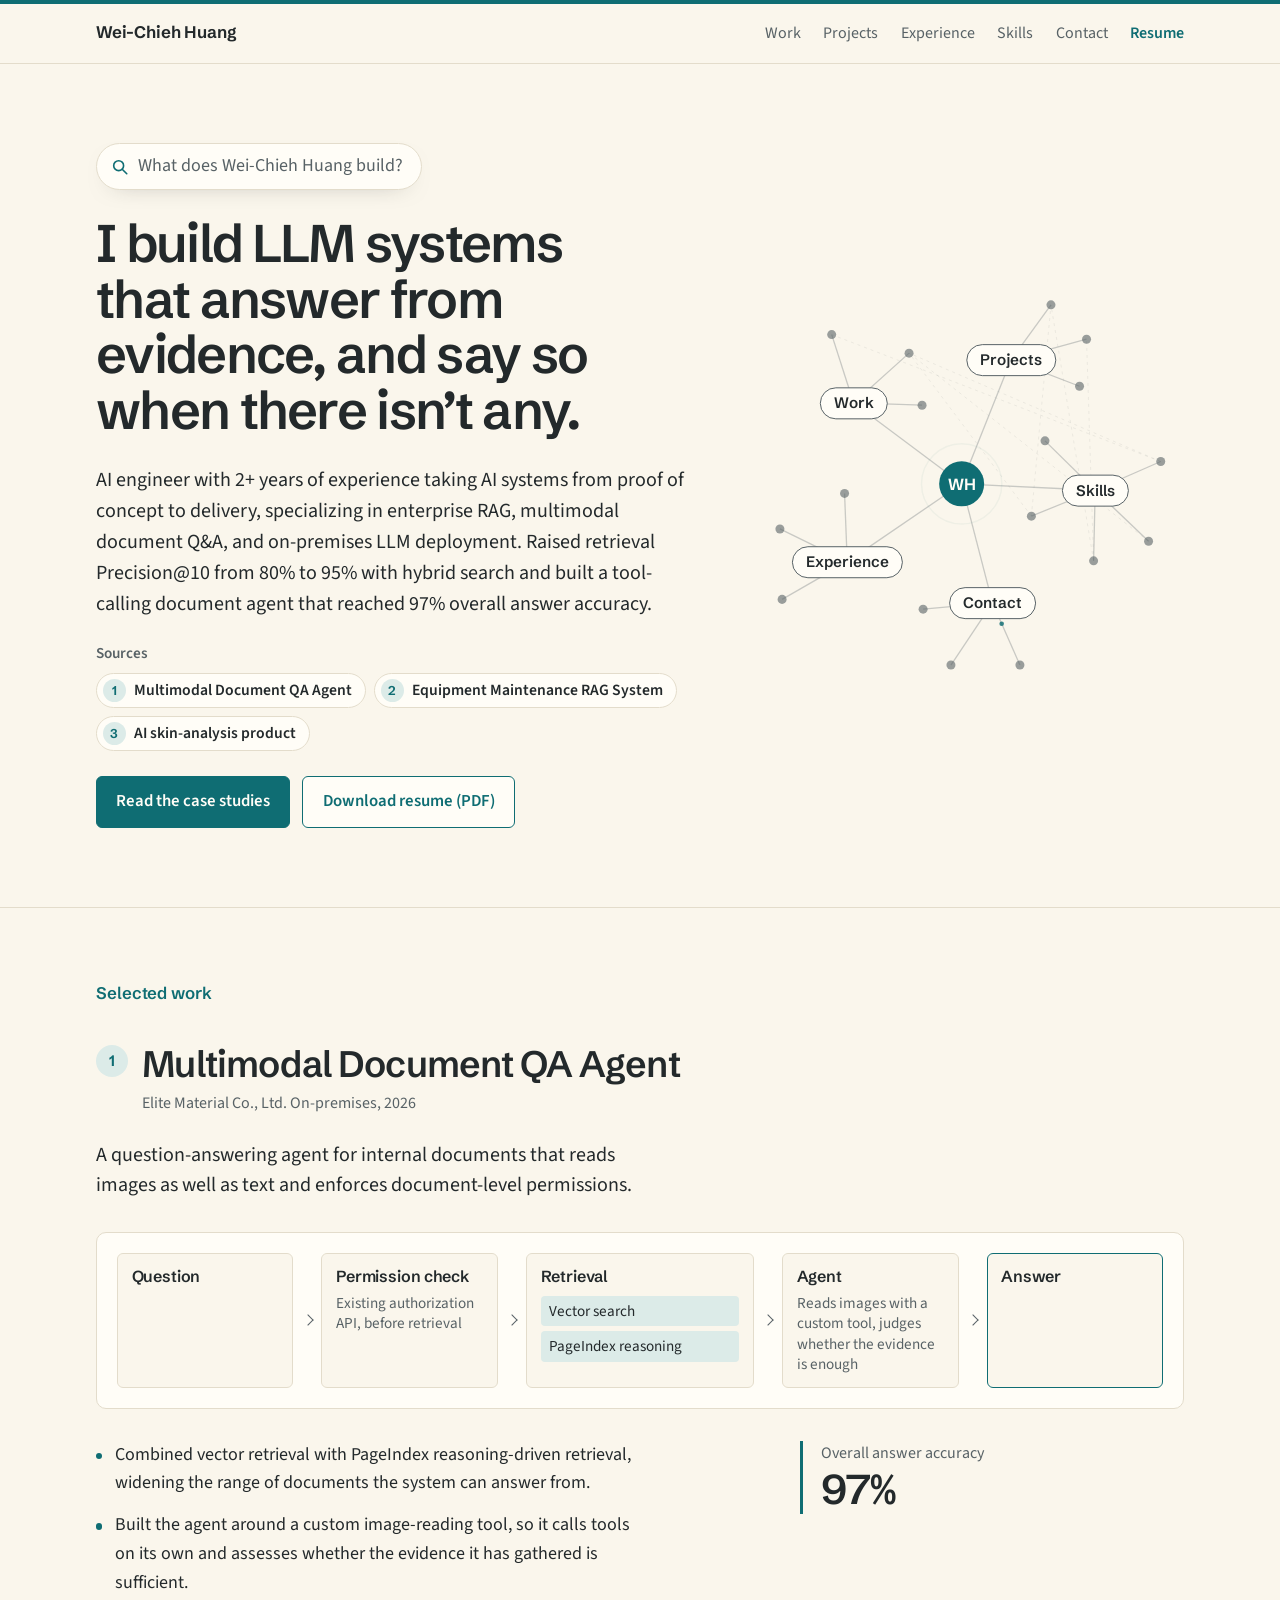
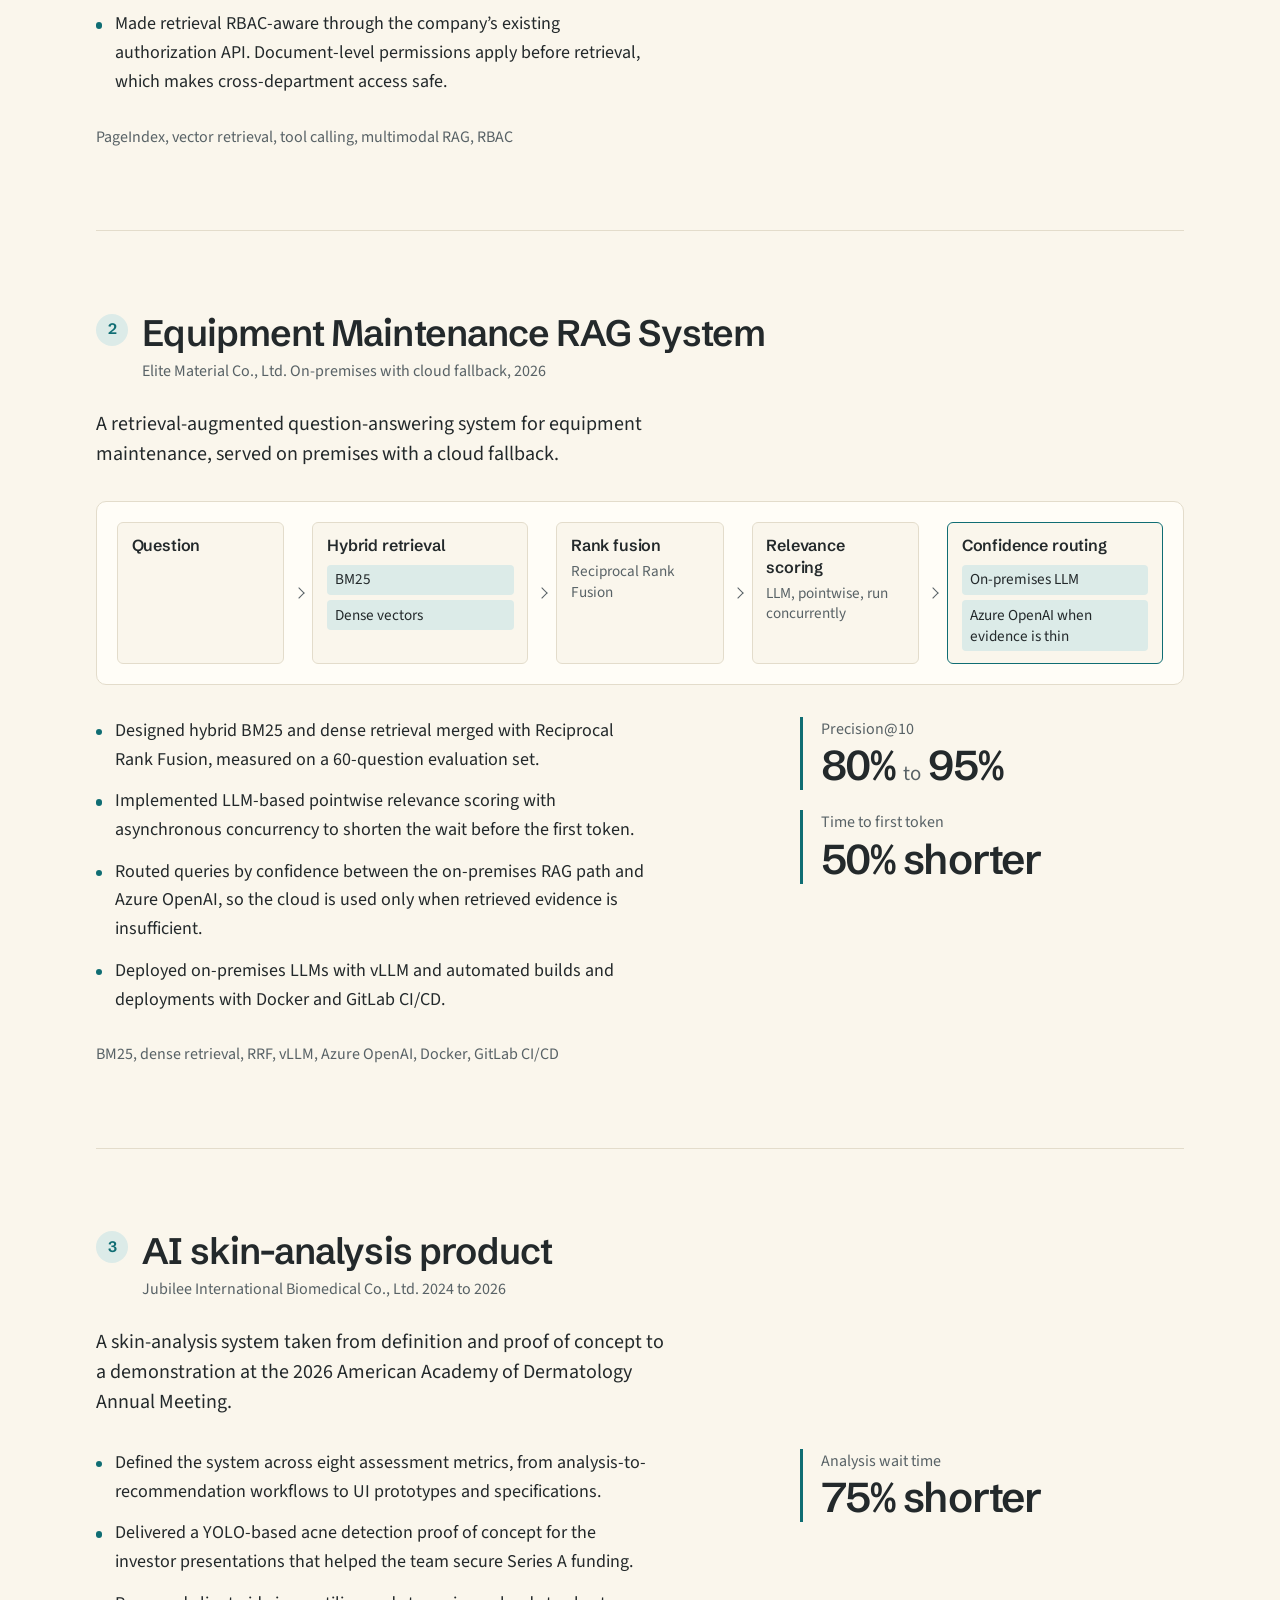
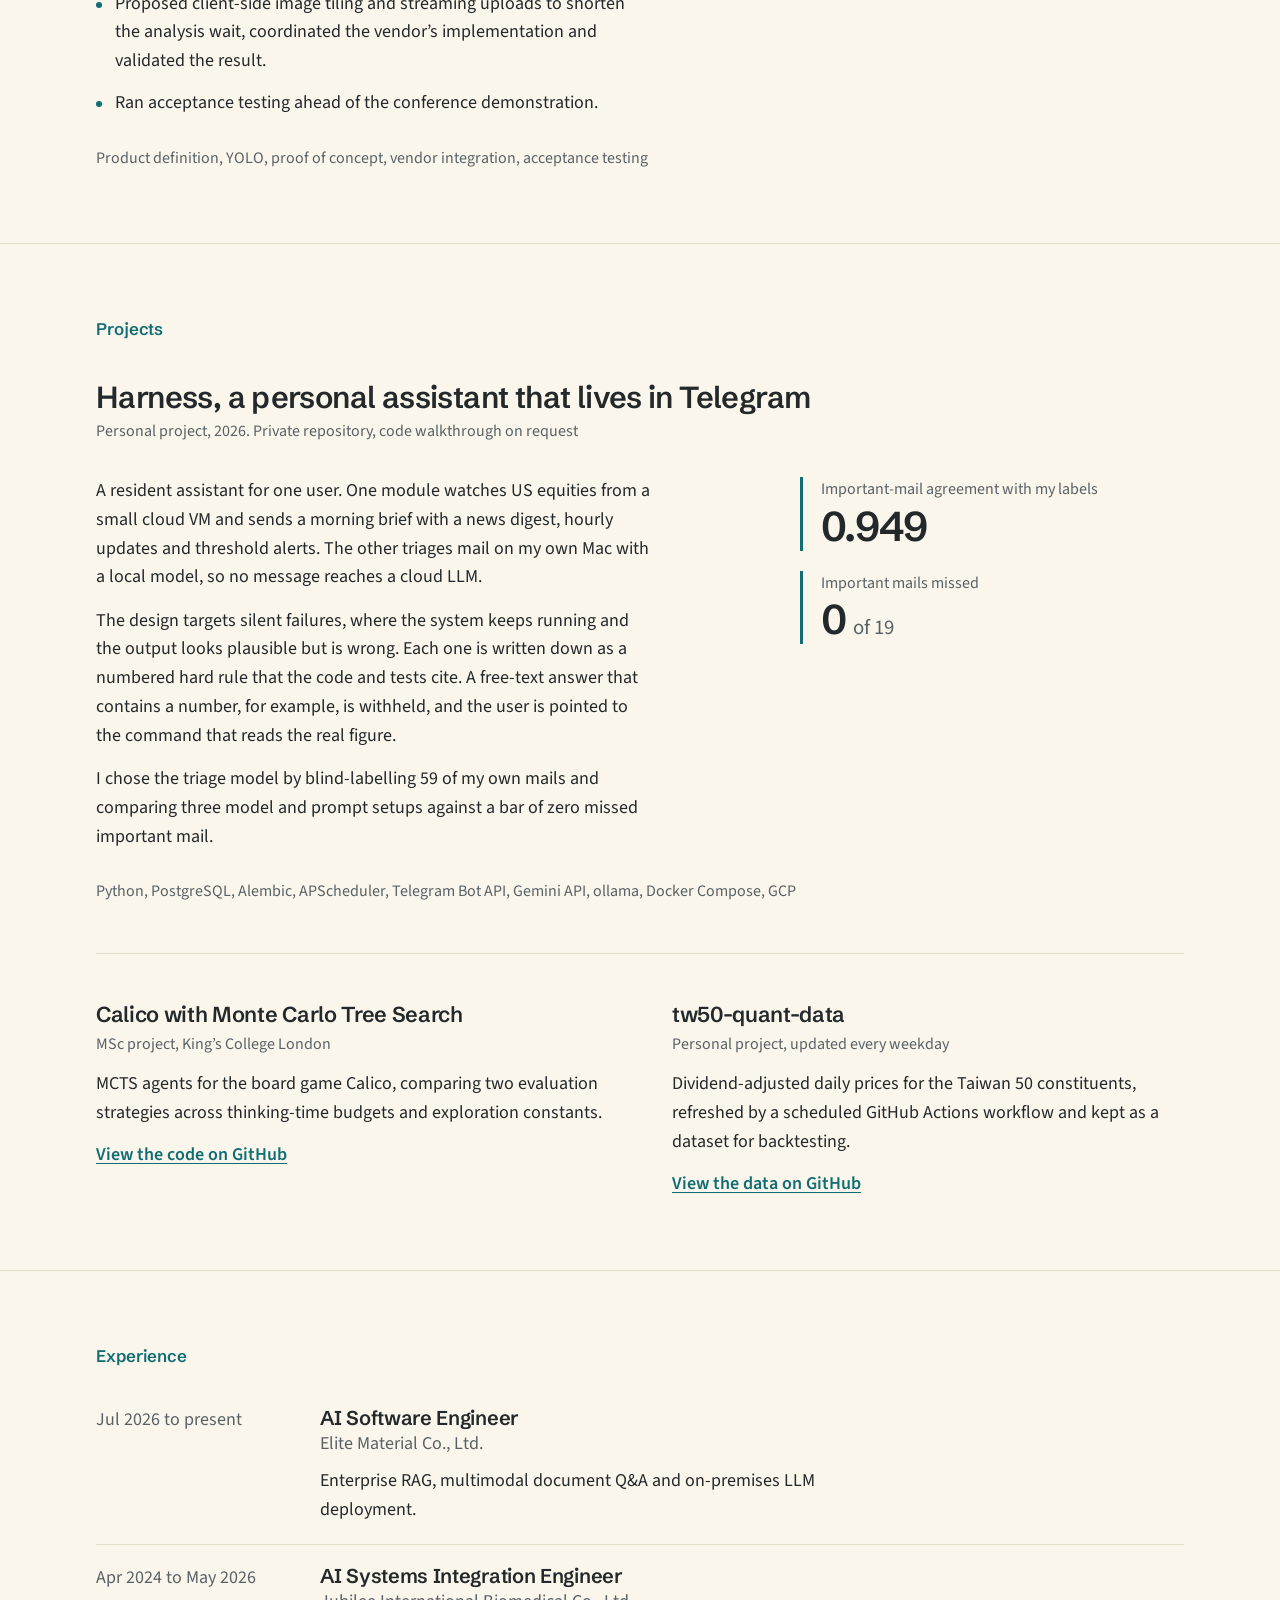
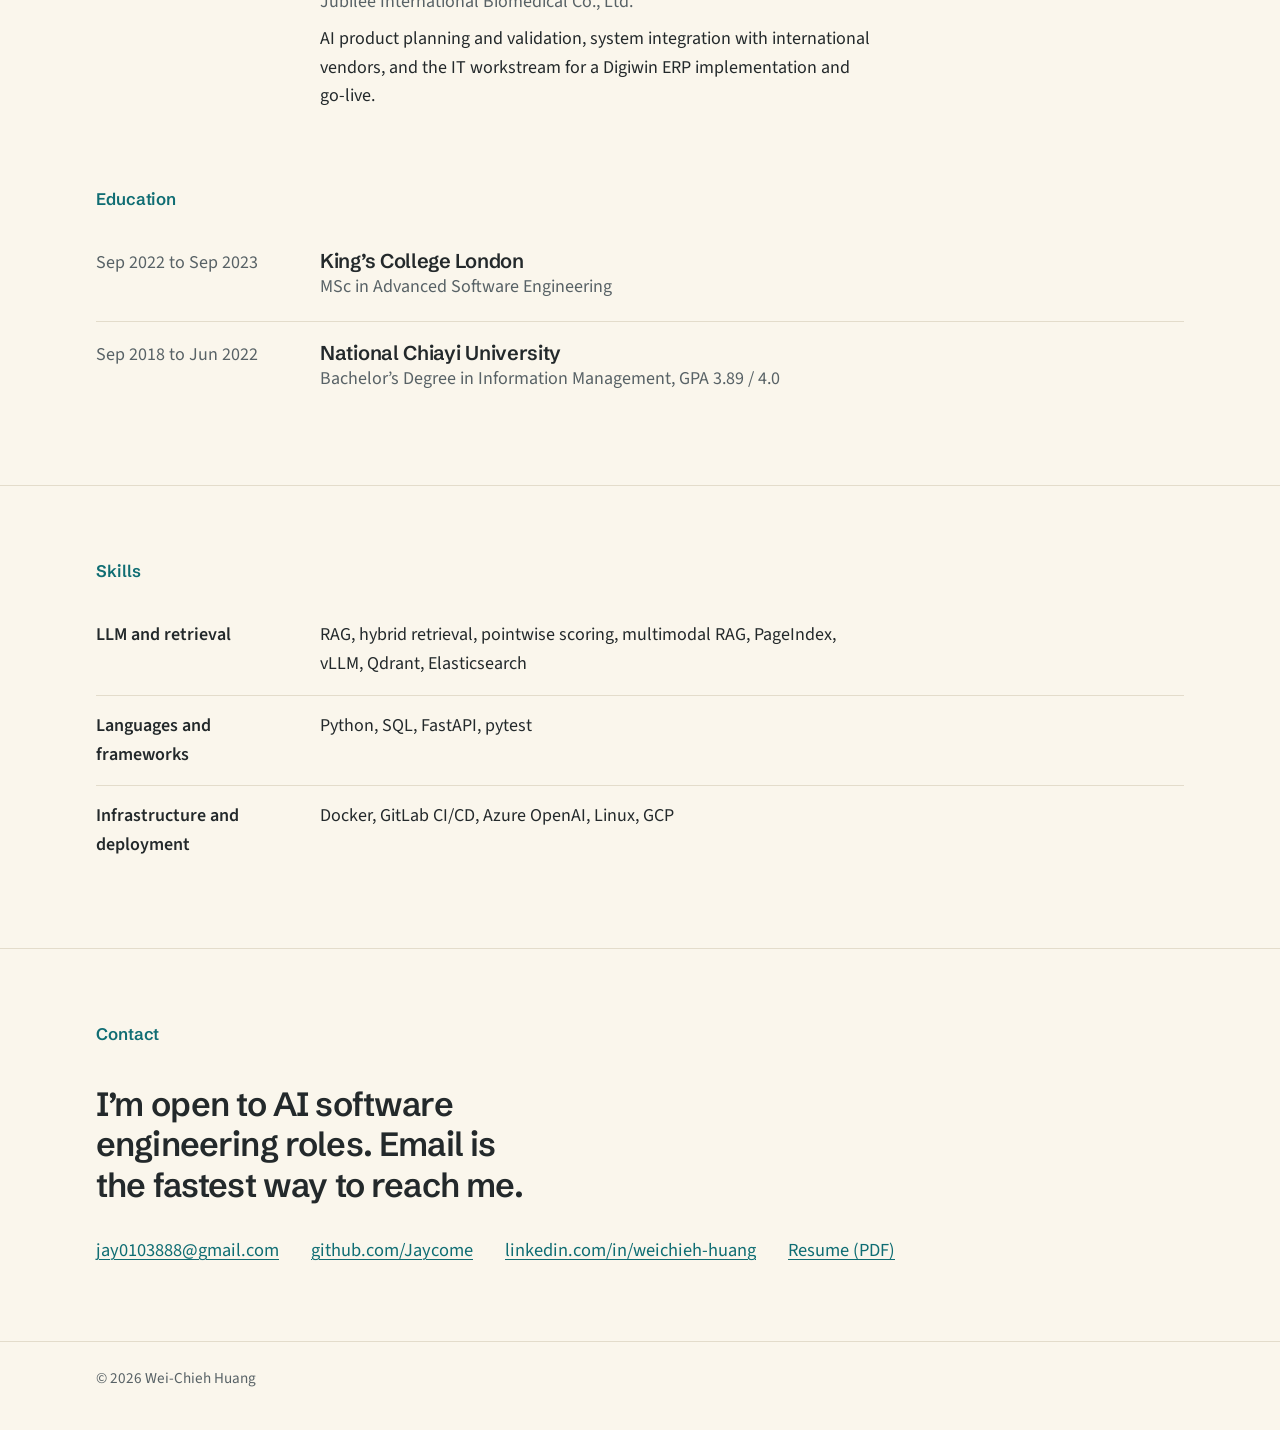
==== commit e0097ada: "Try a draggable knowledge graph on the landing in place of the brain Force-directed graph: centre no" ====
--- a/index.html
+++ b/index.html
@@ -64,14 +64,14 @@
         </p>
       </div>
 
-      <nav class="brain" aria-label="Sections, shown as regions of a brain">
+      <nav class="graph" aria-label="Sections, shown as a knowledge graph">
         <canvas aria-hidden="true"></canvas>
         <ul>
-          <li><a href="#work" data-region="0" style="--x: 27%; --y: 40%">Work</a></li>
-          <li><a href="#projects" data-region="1" style="--x: 58%; --y: 21%">Projects</a></li>
-          <li><a href="#experience" data-region="2" style="--x: 43%; --y: 69%">Experience</a></li>
-          <li><a href="#skills" data-region="3" style="--x: 85%; --y: 43%">Skills</a></li>
-          <li><a href="#contact" data-region="4" style="--x: 74%; --y: 86%">Contact</a></li>
+          <li><a href="#work" data-node="work">Work</a></li>
+          <li><a href="#projects" data-node="projects">Projects</a></li>
+          <li><a href="#skills" data-node="skills">Skills</a></li>
+          <li><a href="#contact" data-node="contact">Contact</a></li>
+          <li><a href="#experience" data-node="experience">Experience</a></li>
         </ul>
       </nav>
     </section>
--- a/styles.css
+++ b/styles.css
@@ -169,69 +169,73 @@
   min-width: 0;
 }
 
-/* The brain: each region is a section of the page */
-
-.brain {
+/* The knowledge graph: the page as nodes that can be dragged */
+
+.graph {
   position: relative;
   width: 100%;
   max-width: 34rem;
   justify-self: center;
 }
 
-.brain ul {
+.graph ul {
   display: flex;
   flex-wrap: wrap;
   gap: 0.5rem;
 }
 
-.brain a {
+.graph a {
   display: inline-block;
-  padding: 0.25rem 0.75rem;
+  padding: 0.3rem 0.8rem;
   font-family: var(--display);
   font-size: 0.95rem;
   font-weight: 600;
   line-height: 1.3;
   color: var(--ink);
-  background: color-mix(in srgb, var(--paper) 90%, transparent);
-  border: 1px solid var(--rule);
+  background: var(--paper);
+  border: 1px solid var(--slate);
   border-radius: 999px;
   text-decoration: none;
   white-space: nowrap;
-  transition: background-color 0.25s, color 0.25s, border-color 0.25s, transform 0.25s;
-}
-
-.brain canvas {
+  transition: background-color 0.25s, color 0.25s, border-color 0.25s;
+}
+
+.graph canvas {
   display: none;
 }
 
-/* With the script running, the links sit on their regions */
-.js .brain {
-  aspect-ratio: 400 / 330;
-}
-
-.js .brain canvas {
+/* With the script running, the links become nodes placed by the simulation */
+.js .graph {
+  aspect-ratio: 400 / 360;
+  touch-action: pan-y;
+  user-select: none;
+  -webkit-user-select: none;
+}
+
+.js .graph canvas {
   display: block;
   position: absolute;
   inset: 0;
   width: 100%;
   height: 100%;
-  touch-action: pan-y;
-}
-
-.js .brain a {
+}
+
+.js .graph a {
   position: absolute;
-  left: var(--x);
-  top: var(--y);
-  transform: translate(-50%, -50%);
-}
-
-.js .brain a.on,
-.js .brain a:hover,
-.js .brain a:focus-visible {
+  left: 0;
+  top: 0;
+  transform: translate(calc(var(--tx, 0px) - 50%), calc(var(--ty, 0px) - 50%)) scale(var(--grow, 1));
+  cursor: grab;
+  -webkit-user-drag: none;
+}
+
+.js .graph a.on,
+.js .graph a:hover,
+.js .graph a:focus-visible {
+  --grow: 1.08;
   color: var(--paper);
   background: var(--teal);
   border-color: var(--teal);
-  transform: translate(-50%, -50%) scale(1.08);
 }
 
 .role {
@@ -749,12 +753,12 @@
     padding-top: 1.25rem;
   }
 
-  .brain {
+  .graph {
     order: -1;
     max-width: 21rem;
   }
 
-  .brain a {
+  .graph a {
     font-size: 0.85rem;
     padding: 0.2rem 0.6rem;
   }
@@ -927,13 +931,13 @@
   }
 
   .js .landing-inner > *,
-  .js .brain {
+  .js .graph {
     opacity: 0;
     /* If the script never runs, show everything after a moment */
     animation: reveal 0.4s 3s forwards;
   }
 
-  .js .landing.play .brain {
+  .js .landing.play .graph {
     animation: reveal 0.8s 0.1s forwards;
   }
 
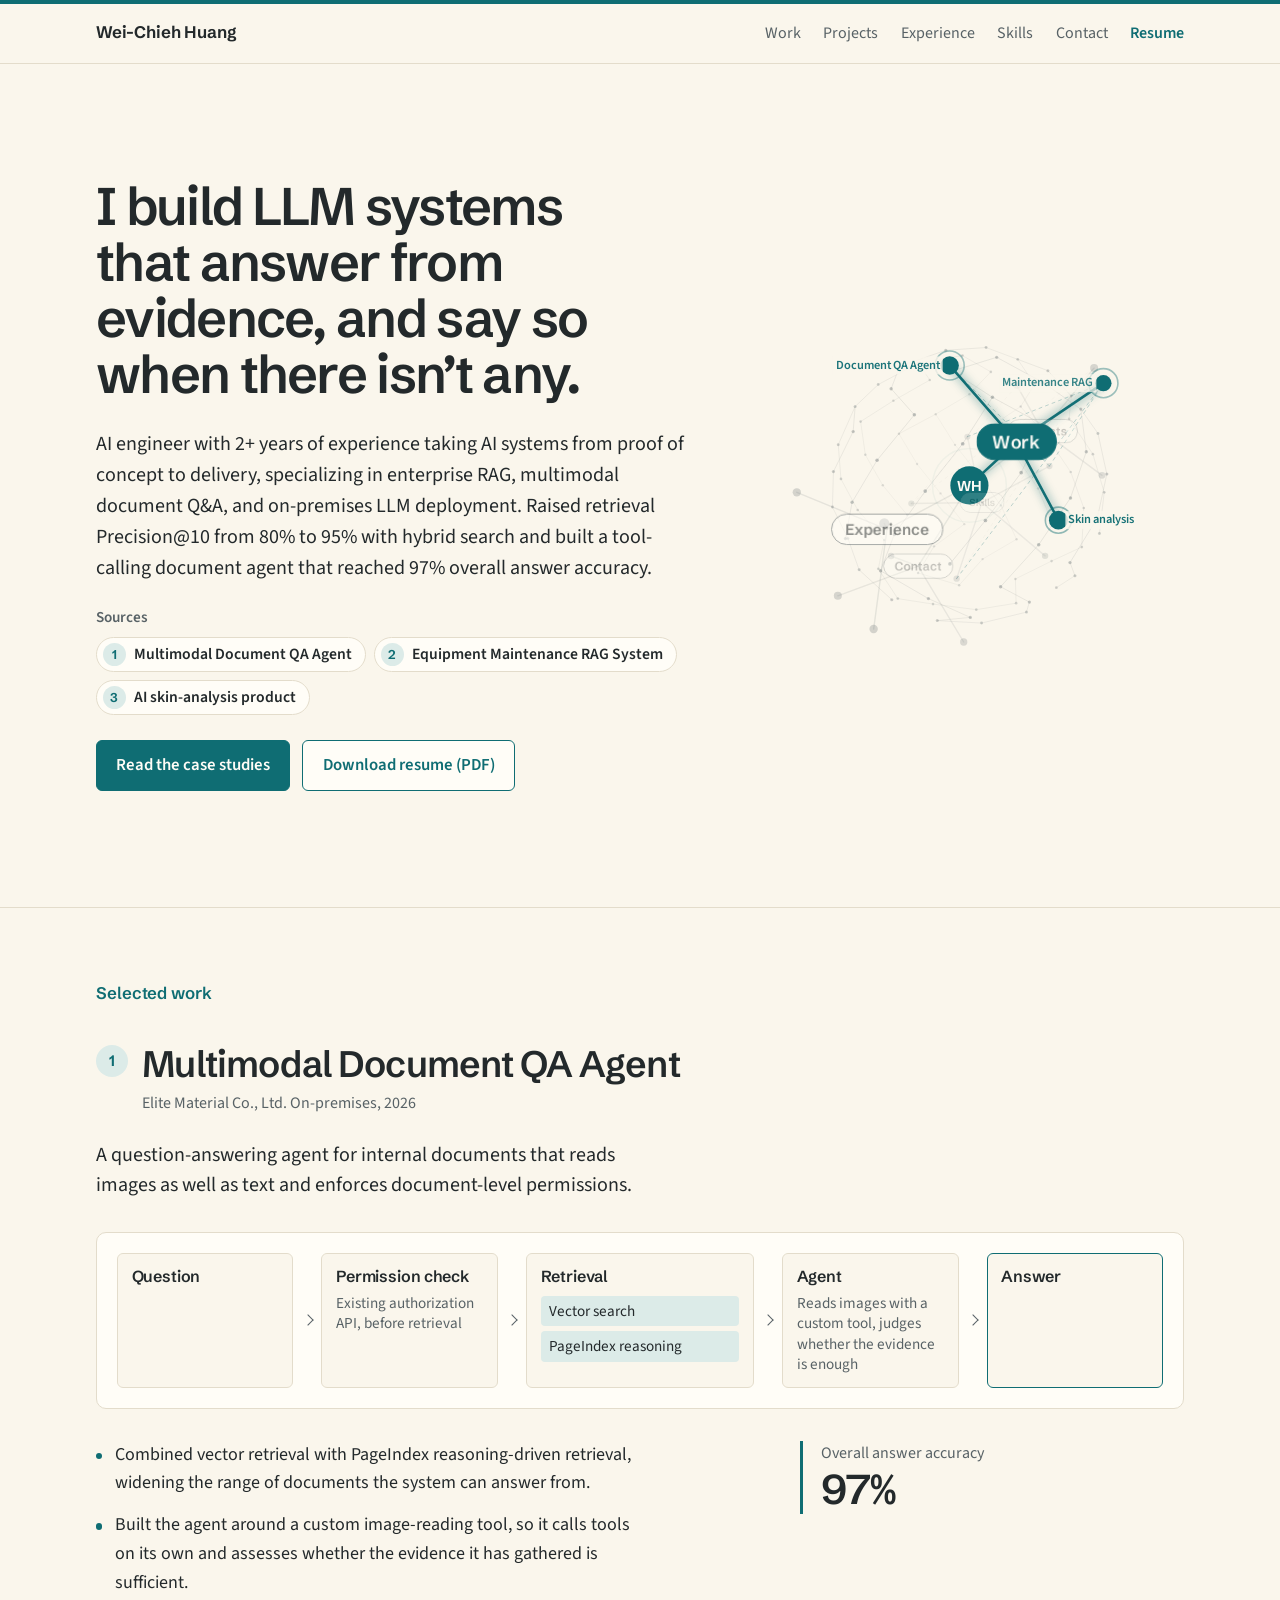
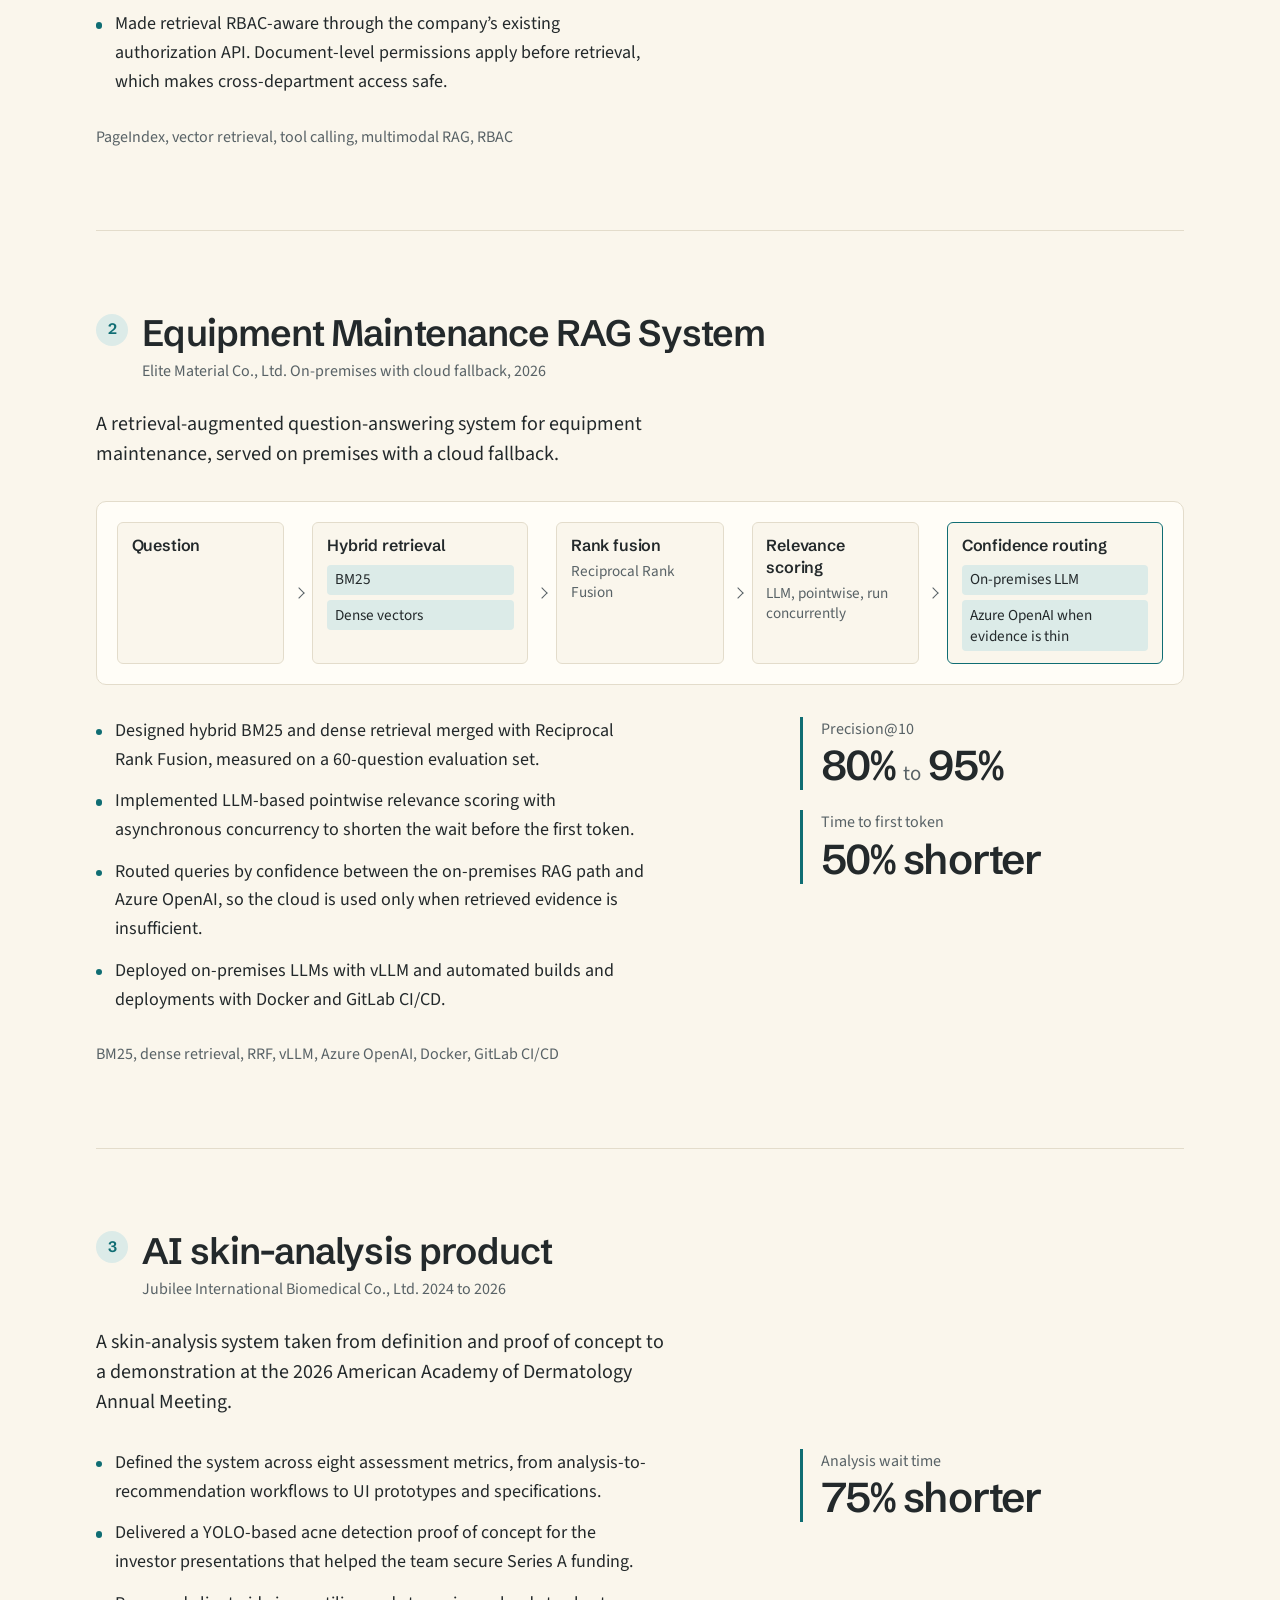
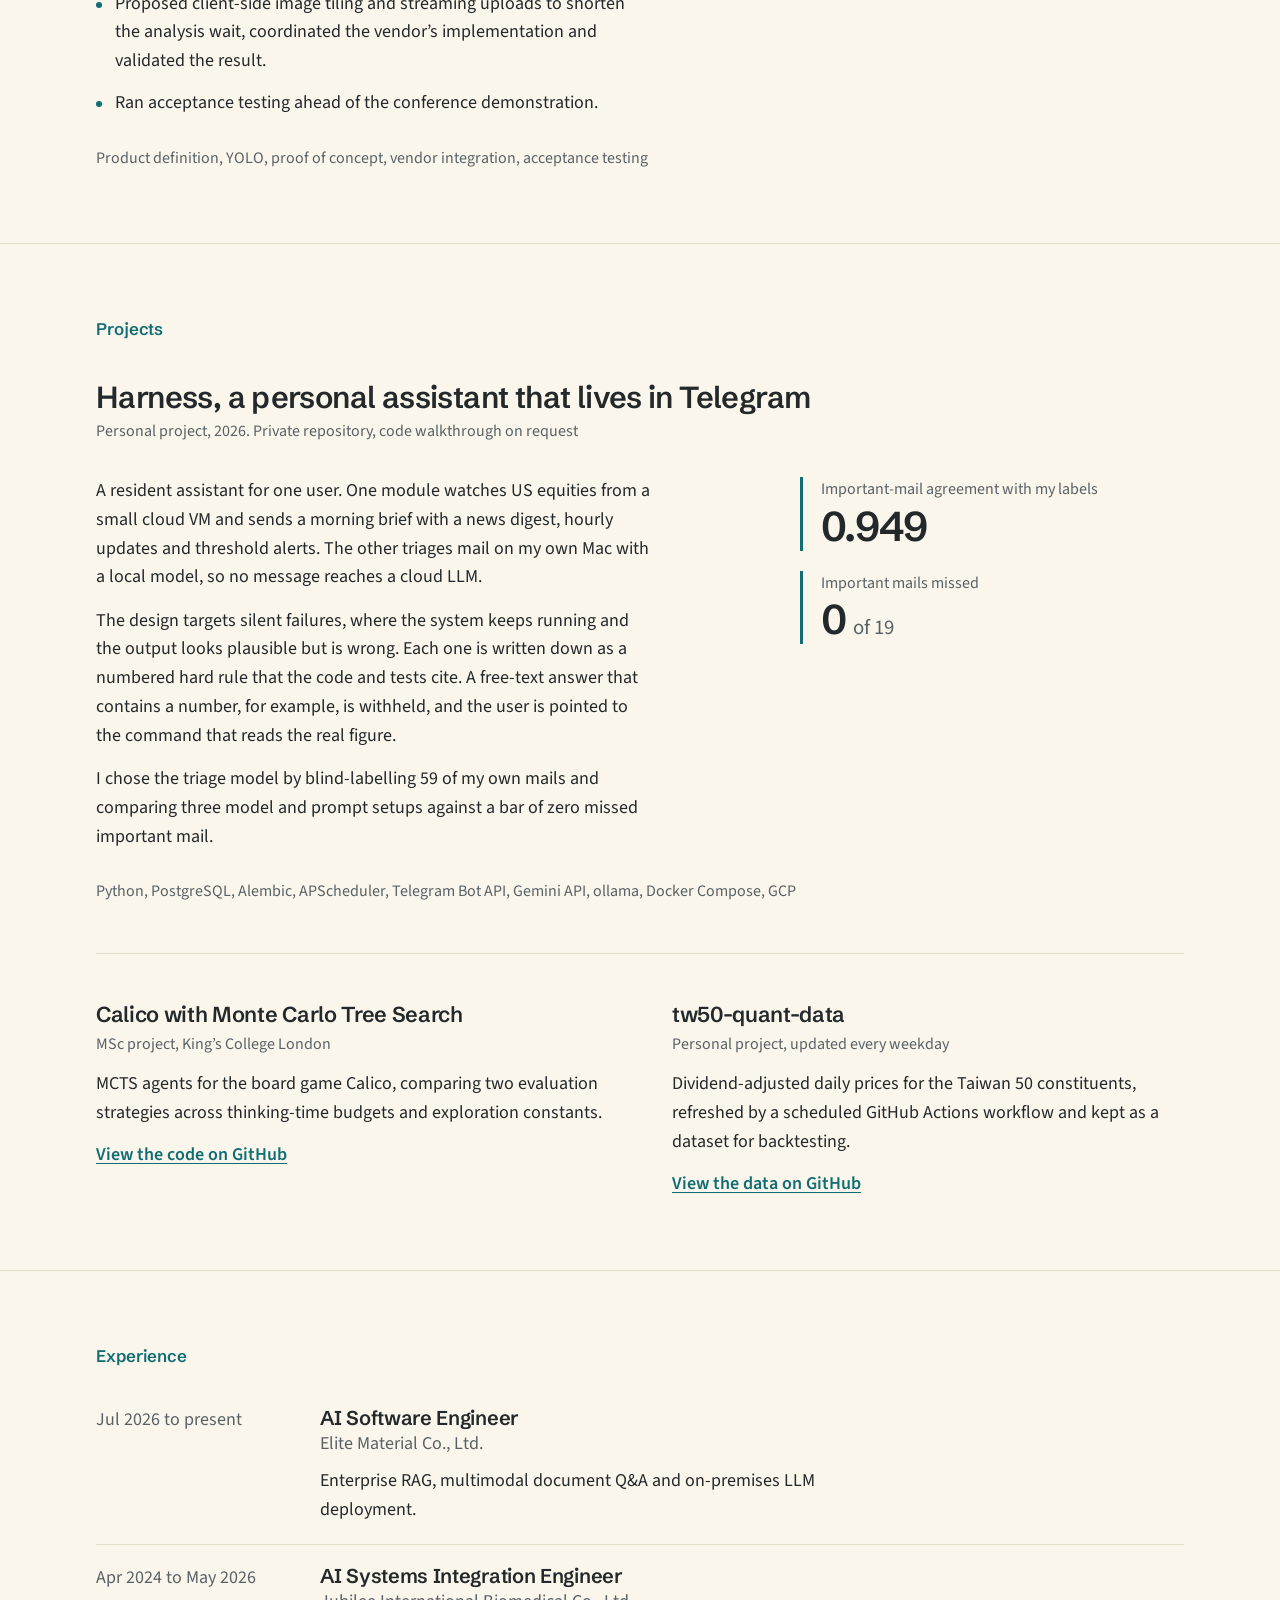
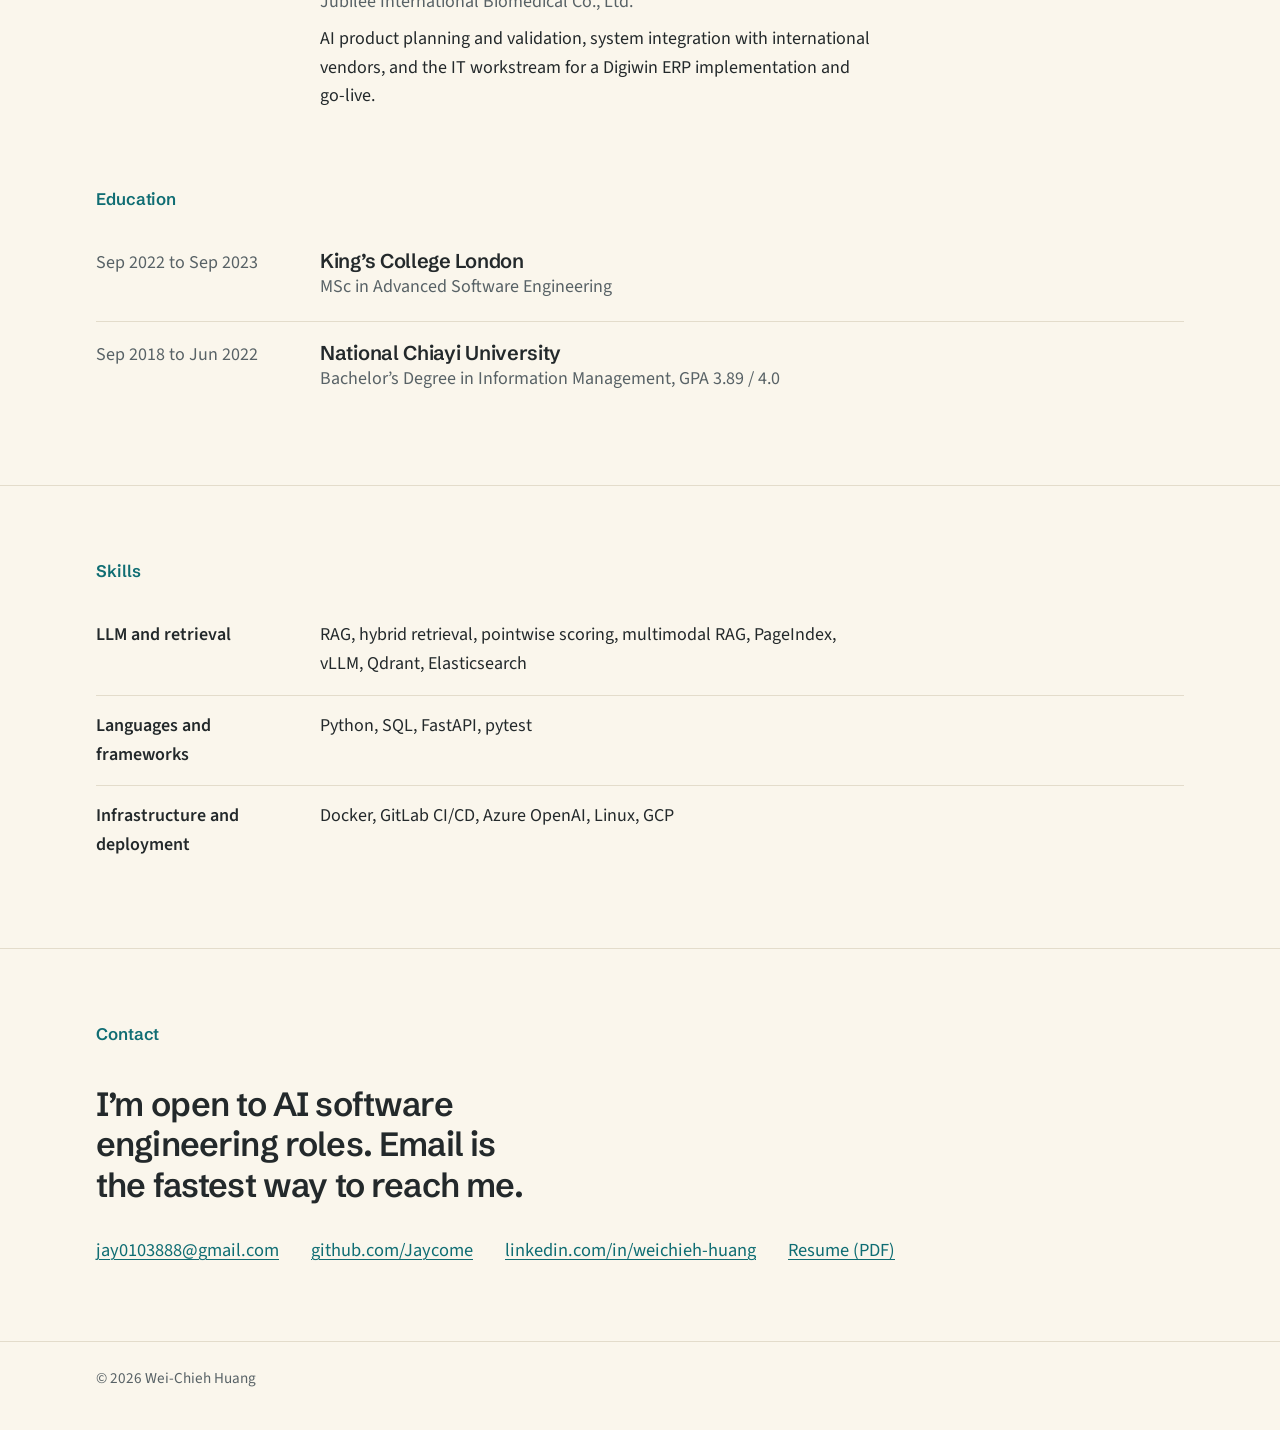
==== commit e07a16fb: "Remove the non-functional search pill from the landing It looked like an input but was static text. " ====
--- a/index.html
+++ b/index.html
@@ -35,11 +35,6 @@
   <main id="top">
     <section class="landing">
       <div class="landing-inner">
-        <p class="query">
-          <svg viewBox="0 0 20 20" width="18" height="18" aria-hidden="true"><circle cx="8.5" cy="8.5" r="5.5" fill="none" stroke="currentColor" stroke-width="1.8"/><path d="M13 13l4.5 4.5" stroke="currentColor" stroke-width="1.8" stroke-linecap="round"/></svg>
-          <span data-stream="char">What does Wei-Chieh Huang build?</span>
-        </p>
-
         <h1>I build LLM systems that answer from evidence, and say so when there isn’t any.</h1>
 
         <p class="summary" data-stream="word">
--- a/styles.css
+++ b/styles.css
@@ -169,7 +169,7 @@
   min-width: 0;
 }
 
-/* The knowledge graph: the page as nodes that can be dragged */
+/* The knowledge graph: the page as a sphere of nodes that can be spun */
 
 .graph {
   position: relative;
@@ -206,7 +206,9 @@
 
 /* With the script running, the links become nodes placed by the simulation */
 .js .graph {
-  aspect-ratio: 400 / 360;
+  aspect-ratio: 1;
+  max-width: 30rem;
+  cursor: grab;
   touch-action: pan-y;
   user-select: none;
   -webkit-user-select: none;
@@ -225,14 +227,19 @@
   left: 0;
   top: 0;
   transform: translate(calc(var(--tx, 0px) - 50%), calc(var(--ty, 0px) - 50%)) scale(var(--grow, 1));
-  cursor: grab;
+  cursor: pointer;
+  will-change: transform, opacity;
   -webkit-user-drag: none;
+}
+
+.js .graph.turning,
+.js .graph.turning a {
+  cursor: grabbing;
 }
 
 .js .graph a.on,
 .js .graph a:hover,
 .js .graph a:focus-visible {
-  --grow: 1.08;
   color: var(--paper);
   background: var(--teal);
   border-color: var(--teal);
@@ -241,25 +248,6 @@
 .role {
   color: var(--slate);
   margin-bottom: 1.1rem;
-}
-
-.query {
-  display: inline-flex;
-  align-items: center;
-  gap: 0.6rem;
-  max-width: 100%;
-  padding: 0.5rem 1.1rem 0.5rem 0.85rem;
-  margin-bottom: clamp(1.2rem, 2.4vw, 1.6rem);
-  color: var(--slate);
-  background: var(--paper);
-  border: 1px solid var(--rule);
-  border-radius: 999px;
-  box-shadow: 0 8px 24px -18px rgba(35, 41, 43, 0.5);
-}
-
-.query svg {
-  flex: none;
-  color: var(--teal);
 }
 
 h1 {
@@ -753,9 +741,10 @@
     padding-top: 1.25rem;
   }
 
-  .graph {
+  .graph,
+  .js .graph {
     order: -1;
-    max-width: 21rem;
+    max-width: 20rem;
   }
 
   .graph a {
@@ -791,10 +780,6 @@
     font-size: 1.15rem;
   }
 
-  .query {
-    font-size: 1rem;
-  }
-
   .masthead nav {
     gap: 0.1rem 0.75rem;
     font-size: 0.92rem;
@@ -897,7 +882,7 @@
     }
   }
 
-  /* Landing sequence: the question is typed, then the answer streams in
+  /* Landing sequence: the answer streams in
      and its sources are attached. script.js sets --d on each piece. */
   @keyframes ink {
     0% {
@@ -955,10 +940,6 @@
     animation: ink 0.5s var(--d, 0s) both;
   }
 
-  .landing.play [data-stream="char"] > span {
-    animation-duration: 0.12s;
-  }
-
   .landing.play .retrieved p {
     animation: rise 0.5s var(--d, 0s) both;
   }
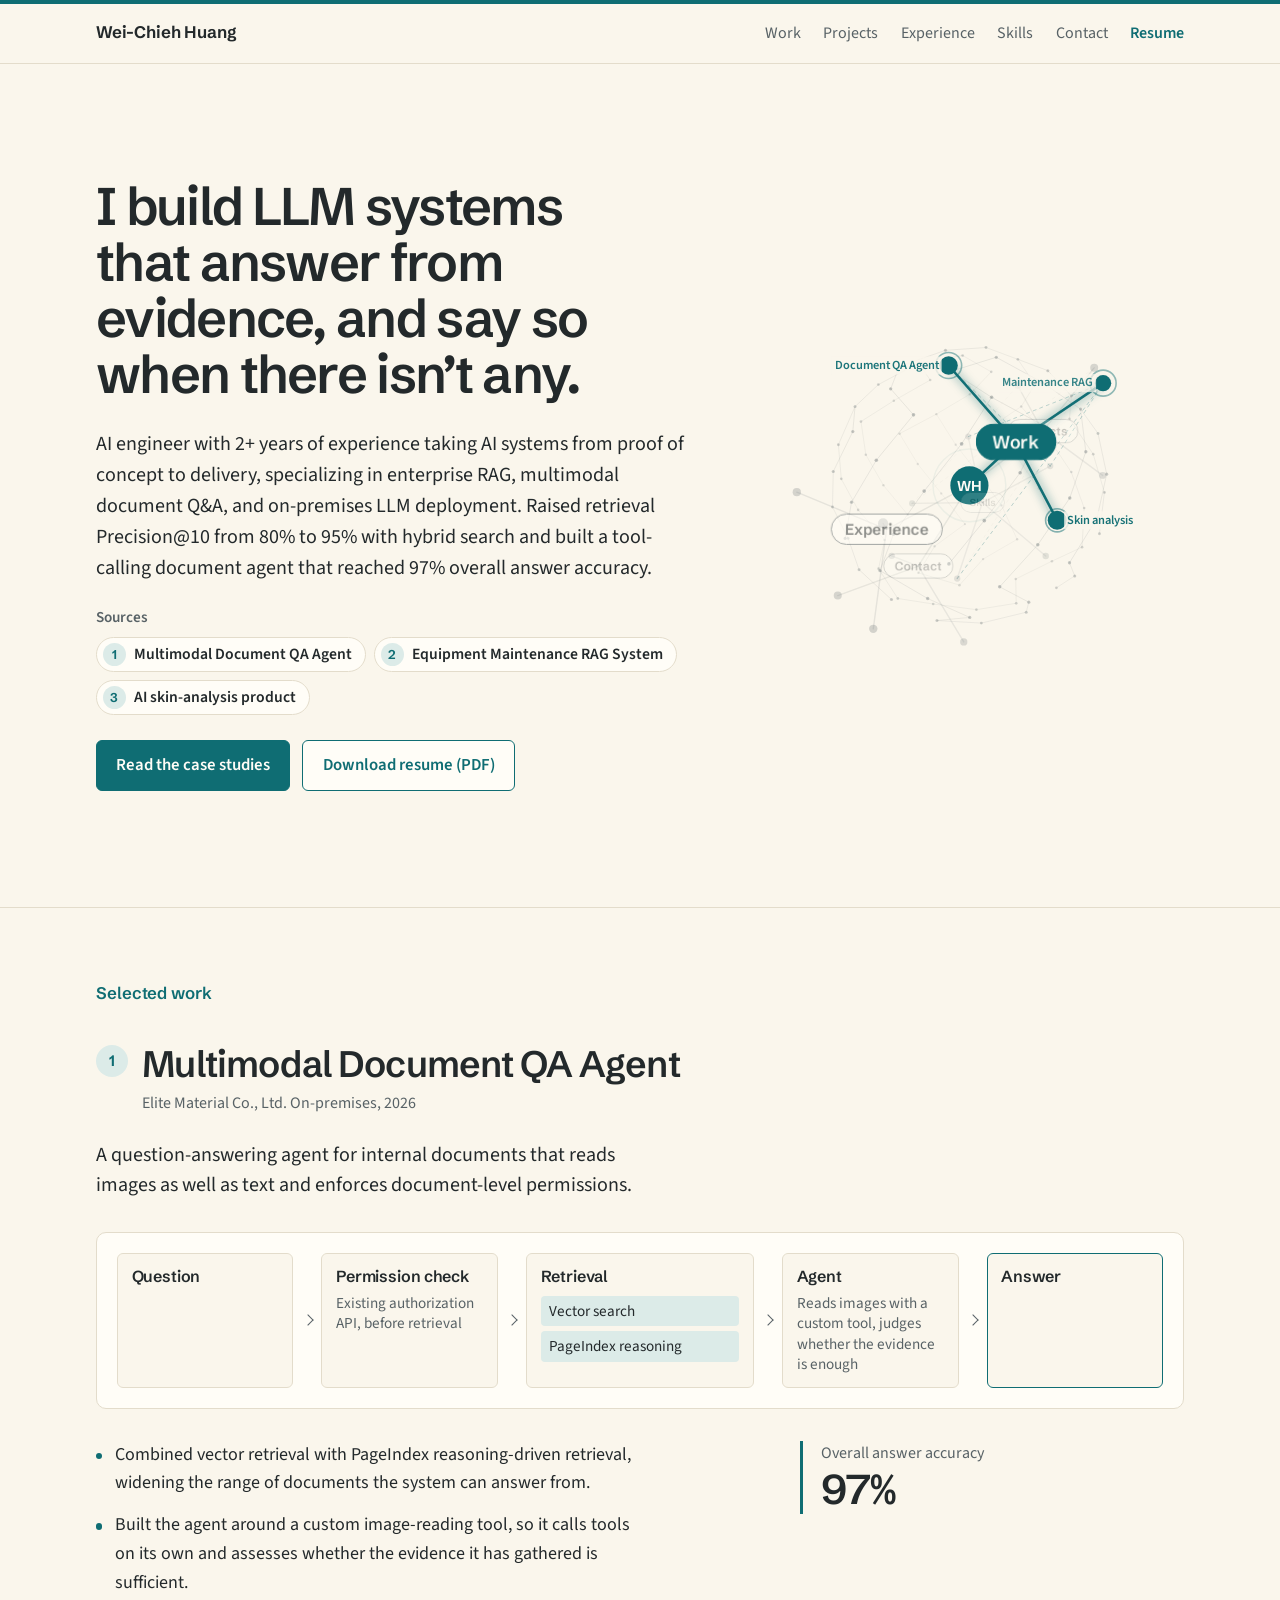
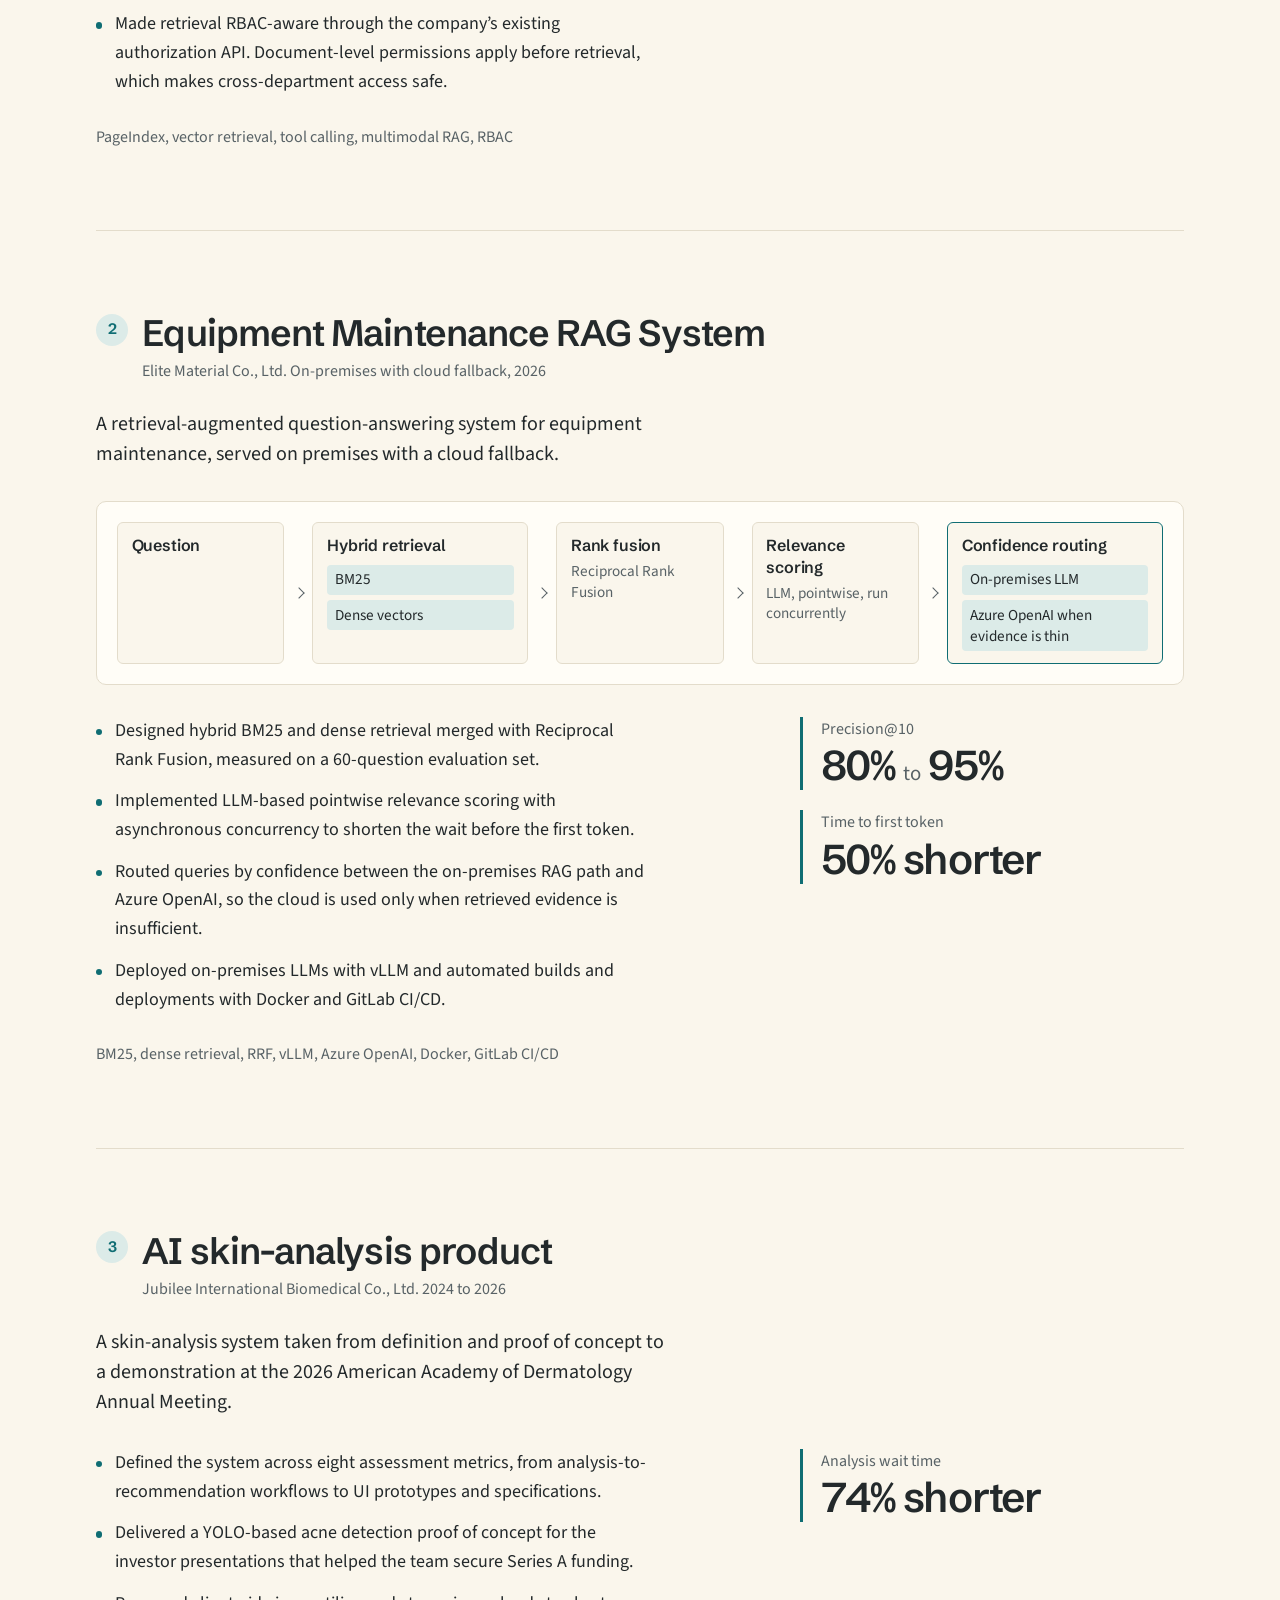
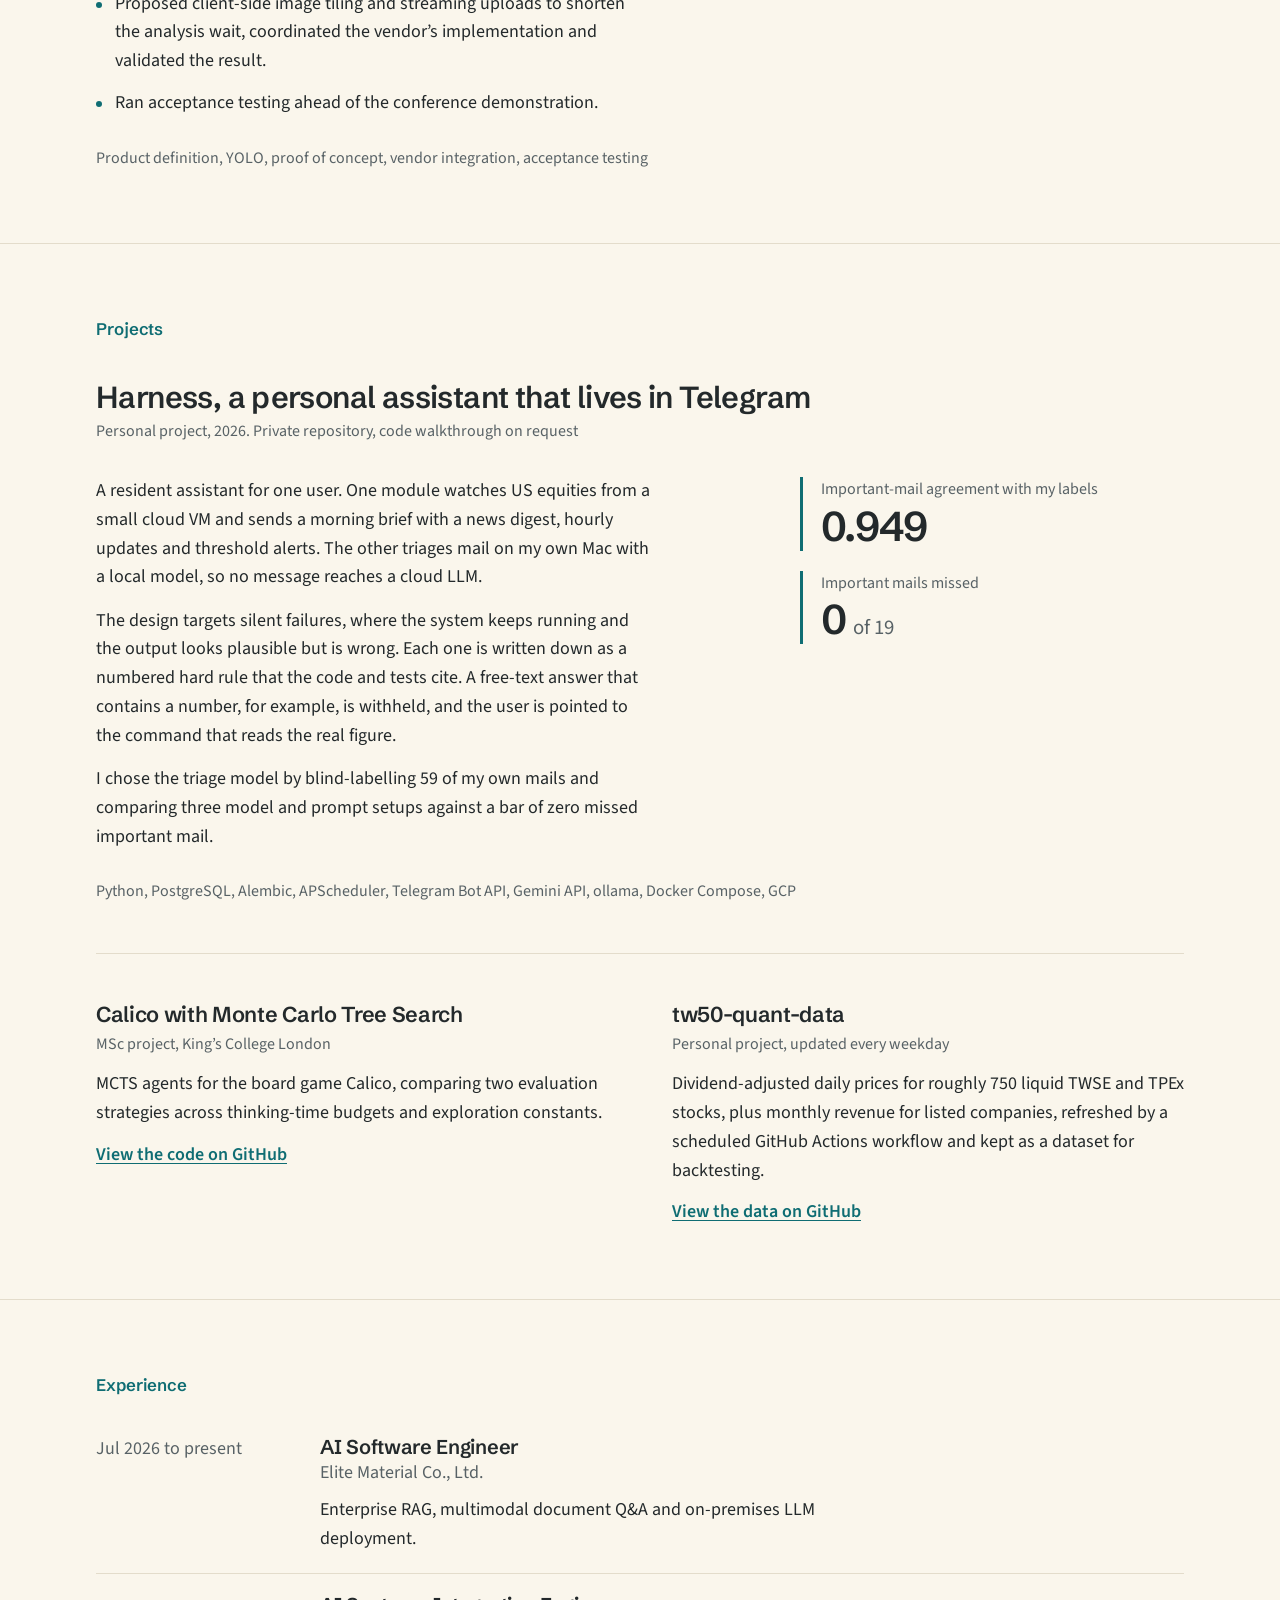
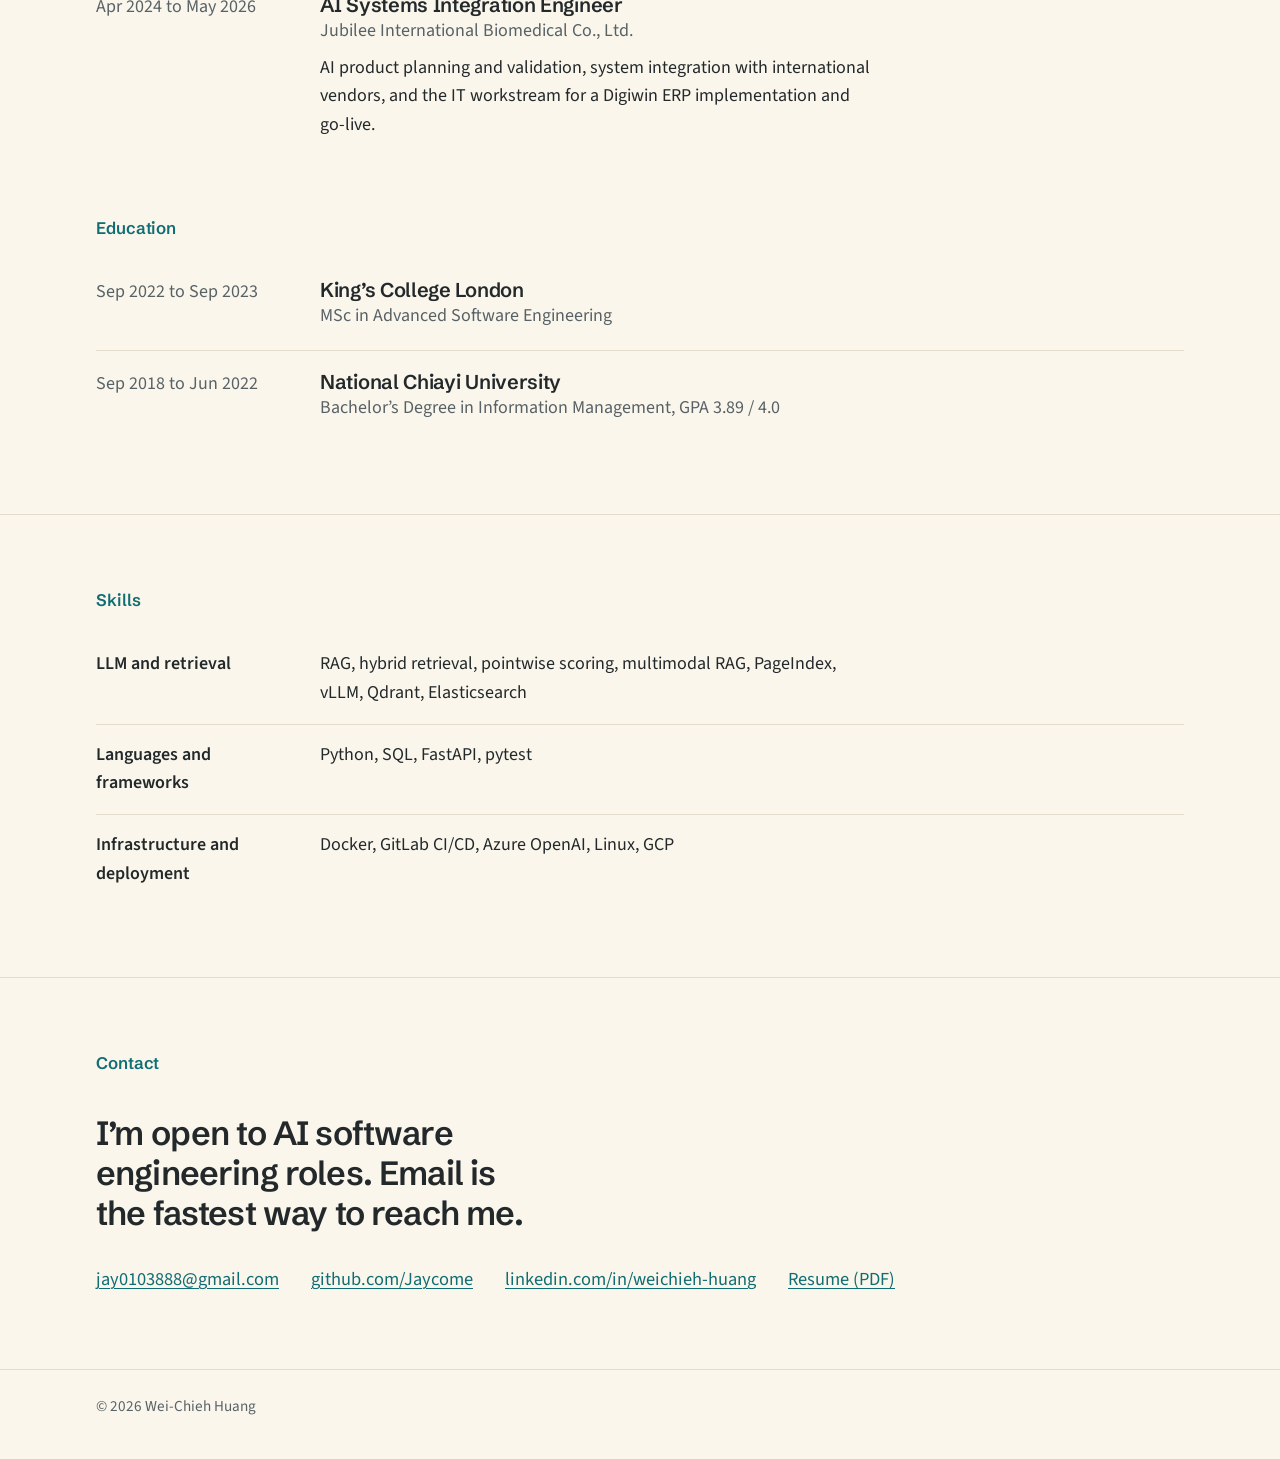
==== commit 8e8babc4: "Describe tw50-quant-data as full-market prices plus monthly revenue Co-Authored-By: Claude Opus 5.5 " ====
--- a/index.html
+++ b/index.html
@@ -247,8 +247,9 @@
           <h3>tw50-quant-data</h3>
           <p class="case-meta">Personal project, updated every weekday</p>
           <p>
-            Dividend-adjusted daily prices for the Taiwan 50 constituents, refreshed by a scheduled
-            GitHub Actions workflow and kept as a dataset for backtesting.
+            Dividend-adjusted daily prices for roughly 750 liquid TWSE and TPEx stocks, plus monthly
+            revenue for listed companies, refreshed by a scheduled GitHub Actions workflow and kept as a
+            dataset for backtesting.
           </p>
           <p><a class="text-link" href="https://github.com/Jaycome/tw50-quant-data">View the data on GitHub</a></p>
         </article>
